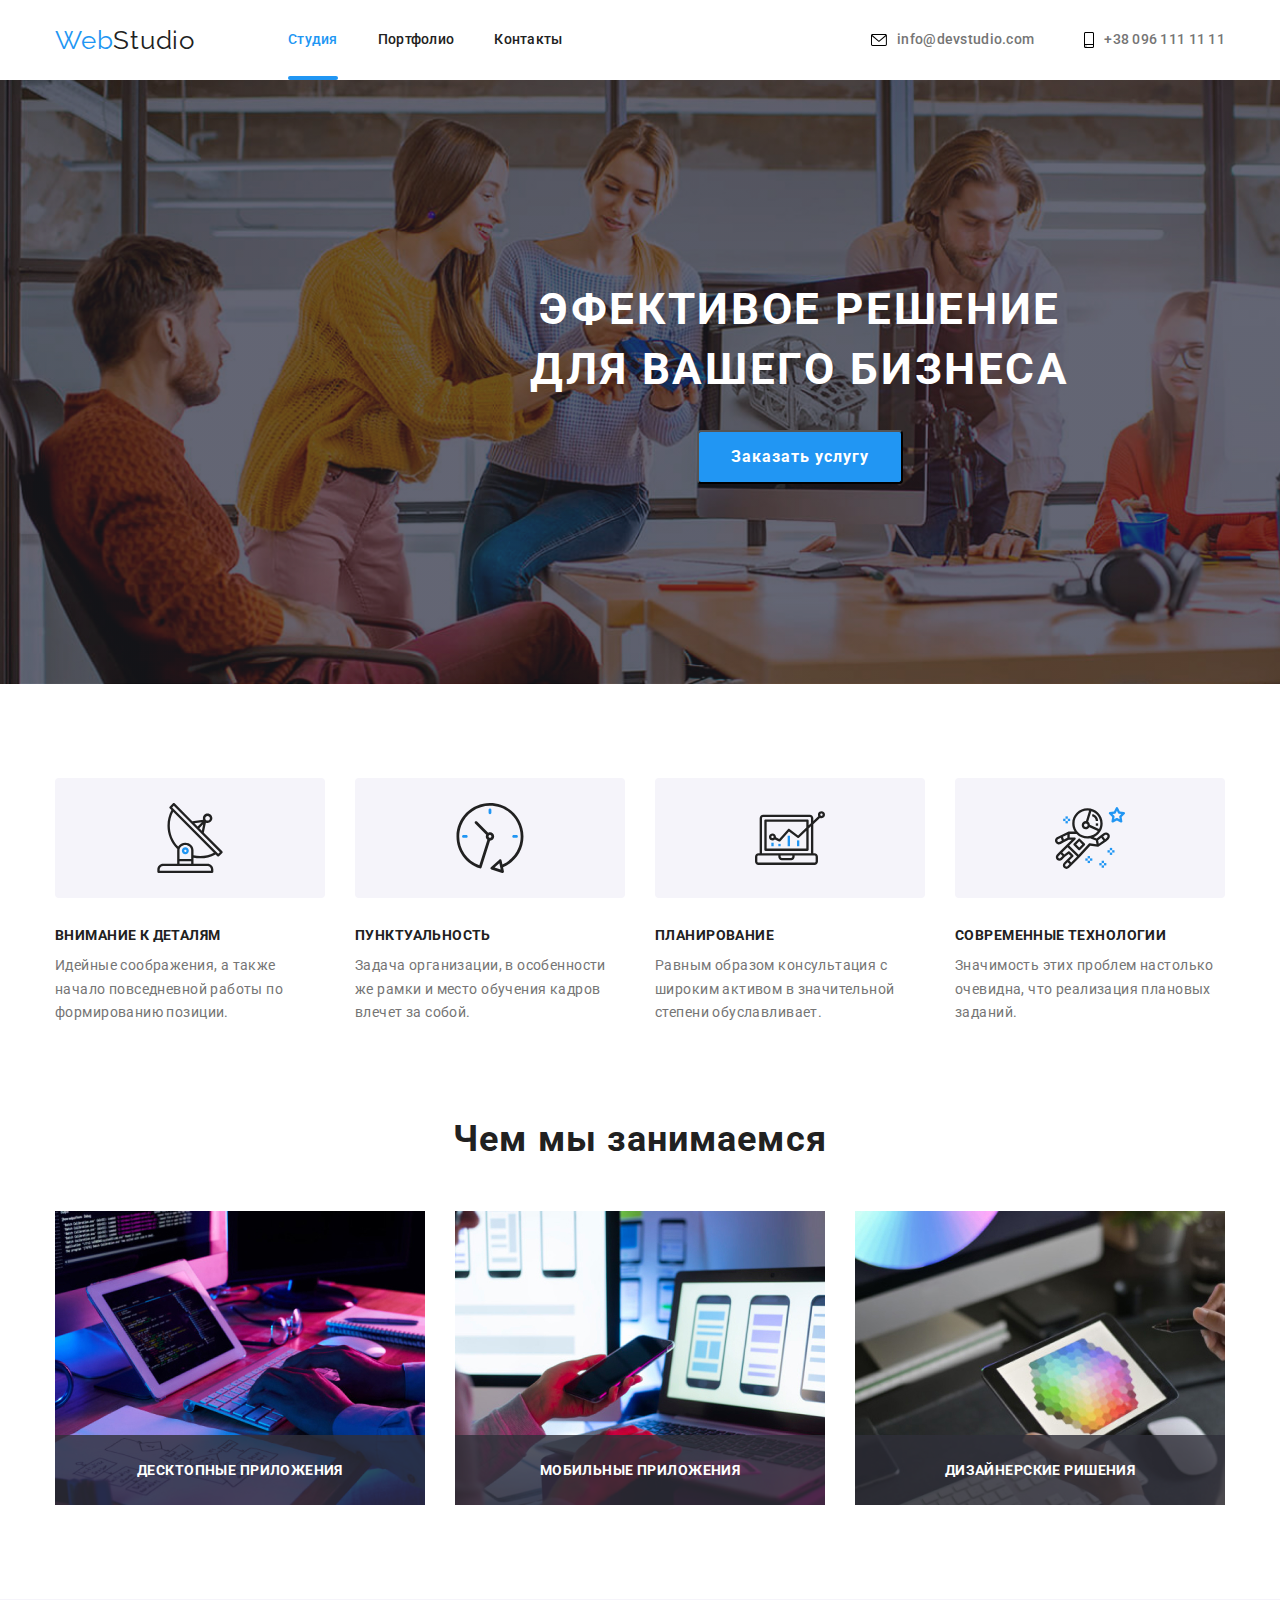
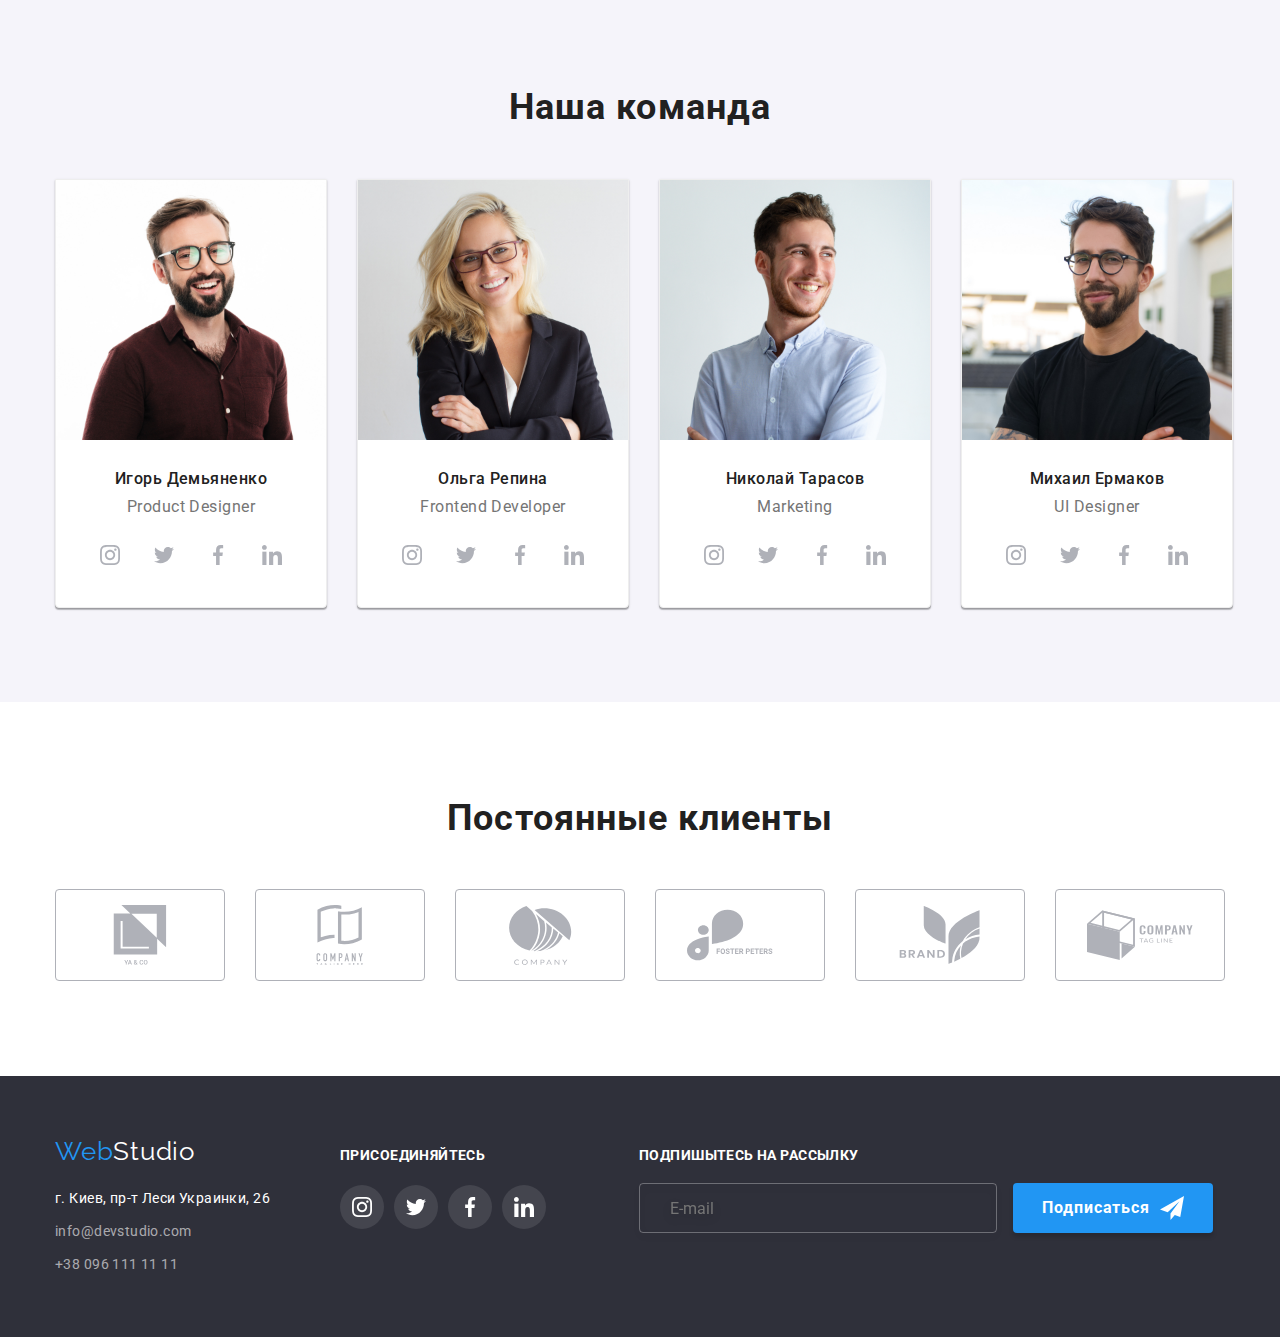
==== index.html @ 2d5330ae "start" ====
<!DOCTYPE html>
<html lang="ru">

<head>
    <meta charset="UTF-8">
    <meta http-equiv="X-UA-Compatible" content="IE=edge">
    <meta name="viewport" content="width=device-width, initial-scale=1.0">
    <title>Document</title>
    <link rel="stylesheet" href="https://cdn.jsdelivr.net/npm/modern-normalize@1.1.0/modern-normalize.min.css">
    <link
        href="https://fonts.googleapis.com/css2?family=Raleway:wght@700&family=Roboto:wght@400;500;700;900&display=swap"
        rel="stylesheet">
    <link rel="stylesheet" href="css/style.css">

</head>

<body>
    <header>

        <div class="container header">
            <a class="logo" href="./index.html"><span class="logo_web">Web</span>Studio</a>

            <nav>
                <ul class="site-nav">
                    <li class="list"><a class="link current" href="./index.html">Студия</a></li>
                    <li class="list"><a class="link" href="./portfolio.html">Портфолио</a></li>
                    <li class="list"><a class="link" href="https://www.google.com/webhp">Контакты</a></li>
                </ul>
            </nav>
            <ul class="auth-nav">
                <li class="list ">

                    <a class="contact mail" href="mailto:info@devstudio.com">
                        <svg class="contact-icon email">
                            <use href="./svg/symbol-defs.svg#icon-mail"></use>
                        </svg> info@devstudio.com</a>
                </li>
                <li class="list">

                    <a class="contact" href="tel:+380961111111">
                        <svg class="contact-icon tell">
                            <use href="./svg/symbol-defs.svg#icon-smartphone"></use>
                        </svg>+38 096 111 11 11</a>
                </li>
            </ul>
        </div>
    </header>
    <main>
        <section class="main">
            <div conteiner fack>
                <h1 class="main-title">ЭФЕКТИВОЕ РЕШЕНИЕ <br> ДЛЯ ВАШЕГО БИЗНЕСА</h1>
                <button class="button-primeri" type="button" data-modal-open>Заказать услугу</button>
            </div>
        </section>
        <section class="feature no-pading">
            <div class="container">
                <h2 class="visually-hidden">Софт скилл</h2>
                <ul class="list">
                    <li class="list-item">
                        <div class="bg">
                            <svg class="icon">
                                <use href="./svg/symbol-defs.svg#icon-antenna"></use>
                            </svg>
                        </div>
                        <h3 class="feature-title">Внимание к деталям</h3>
                        <p class="paragraph">Идейные соображения, а также <br /> начало повседневной работы по
                            <br /> формированию позиции.
                        </p>
                    </li>

                    <li class="list-item">
                        <div class="bg">
                            <svg class="icon">
                                <use href="./svg/symbol-defs.svg#icon-clock"></use>
                            </svg>
                        </div>
                        <h3 class="feature-title">Пунктуальность</h3>
                        <p class="paragraph">Задача организации, в особенности <br /> же рамки и место обучения
                            кадров <br /> влечет за собой.
                        </p>
                    </li>

                    <li class="list-item">
                        <div class="bg">
                            <svg class="icon">
                                <use href="./svg/symbol-defs.svg#icon-diagram"></use>
                            </svg>
                        </div>
                        <h3 class="feature-title">Планирование</h3>
                        <p class="paragraph">Равным образом консультация с <br /> широким активом в значительной
                            <br /> степени обуславливает.
                    </li>

                    <li class="list-item">
                        <div class="bg">
                            <svg class="icon">
                                <use href="./svg/symbol-defs.svg#icon-astronaut"></use>
                            </svg>
                        </div>
                        <h3 class="feature-title">Современные технологии</h3>
                        <p class="paragraph">Значимость этих проблем настолько <br /> очевидна, что реализация
                            плановых <br /> заданий.</p>
                    </li>

                </ul>
            </div>

        </section>

        <section class="images no-pading">
            <div class="container">
                <h2 class="title">Чем мы занимаемся</h2>
                <ul class="list">
                    <li class="list-items">
                        <div class="animation">
                            <img src="images/progrming.jpg" alt="programming" width="370">
                            <p class="text">ДEСКТОПНЫЕ ПРИЛОЖЕНИЯ</p>
                        </div>
                    </li>
                    <li class="list-items">
                        <div class="animation">
                            <img src="images/android.jpg" alt="Android" width="370">
                            <p class="text">МОБИЛЬНЫЕ ПРИЛОЖЕНИЯ</p>
                        </div>
                    </li>
                    <li class="list-items">
                        <div class="animation">
                            <img src="images/dizain.jpg" alt="Design" width="370">
                            <p class="text">ДИЗАЙНЕРСКИЕ РИШЕНИЯ</p>
                        </div>

                    </li>
                </ul>
            </div>
        </section>
        <section class="team no-pading">
            <div class="container">
                <h2 class="team-title">Наша команда</h2>
                <ul class="list">
                    <li class="list-items">
                        <img class="images" src="images/igor.jpg" alt="Игорь Демьяненко" width="270">
                        <div class="text-items">
                            <h3 class="title">Игорь Демьяненко</h3>
                            <p class="team-paragraph">Product Designer</p>
                            <ul class="list-icon">
                                <li class="list-item">
                                    <a href="https://www.instagram.com" class="link">
                                        <svg class="icon">
                                            <use href="./svg/symbol-defs.svg#icon-instagram"></use>
                                        </svg>
                                    </a>
                                </li>
                                <li class="list-item">
                                    <a href="https://twitter.com" class="link">
                                        <svg class=" icon">
                                            <use href="./svg/symbol-defs.svg#icon-twitter"></use>
                                        </svg>
                                    </a>
                                </li>
                                <li class="list-item">
                                    <a href="https://www.facebook.com" class="link">
                                        <svg class=" icon">
                                            <use href="./svg/symbol-defs.svg#icon-facebook"></use>
                                        </svg>
                                    </a>
                                </li>
                                <li class="list-item">
                                    <a href="https://www.linkedin.com" class="link">
                                        <svg class=" icon">
                                            <use href="./svg/symbol-defs.svg#icon-linkedin"></use>
                                        </svg>
                                    </a>
                                </li>
                            </ul>
                        </div>


                    </li>
                    <li class="list-items">
                        <img class="images" src="images/olga.jpg" alt="Ольга Репина" width="270">
                        <div class="text-items">
                            <h3 class="title">Ольга Репина</h3>
                            <p class="team-paragraph">Frontend Developer</p>
                            <ul class="list-icon">
                                <li class="list-item">
                                    <a href="https://www.instagram.com" class="link">
                                        <svg class="icon">
                                            <use href="./svg/symbol-defs.svg#icon-instagram"></use>
                                        </svg>
                                    </a>
                                </li>
                                <li class="list-item">
                                    <a href="https://twitter.com" class="link">
                                        <svg class=" icon">
                                            <use href="./svg/symbol-defs.svg#icon-twitter"></use>
                                        </svg>
                                    </a>
                                </li>
                                <li class="list-item">
                                    <a href="https://www.facebook.com" class="link">
                                        <svg class=" icon">
                                            <use href="./svg/symbol-defs.svg#icon-facebook"></use>
                                        </svg>
                                    </a>
                                </li>
                                <li class="list-item">
                                    <a href="https://www.linkedin.com" class="link">
                                        <svg class=" icon">
                                            <use href="./svg/symbol-defs.svg#icon-linkedin"></use>
                                        </svg>
                                    </a>
                                </li>
                            </ul>
                        </div>

                    </li>
                    <li class="list-items">
                        <img class="images" src="images/nikita.jpg" alt="Николай Тарасов" width="270">
                        <div class="text-items">
                            <h3 class="title">Николай Тарасов</h3>
                            <p class="team-paragraph">Marketing</p>
                            <ul class="list-icon">
                                <li class="list-item">
                                    <a href="https://www.instagram.com" class="link">
                                        <svg class="icon">
                                            <use href="./svg/symbol-defs.svg#icon-instagram"></use>
                                        </svg>
                                    </a>
                                </li>
                                <li class="list-item">
                                    <a href="https://twitter.com" class="link">
                                        <svg class=" icon">
                                            <use href="./svg/symbol-defs.svg#icon-twitter"></use>
                                        </svg>
                                    </a>
                                </li>
                                <li class="list-item">
                                    <a href="https://www.facebook.com" class="link">
                                        <svg class=" icon">
                                            <use href="./svg/symbol-defs.svg#icon-facebook"></use>
                                        </svg>
                                    </a>
                                </li>
                                <li class="list-item">
                                    <a href="https://www.linkedin.com" class="link">
                                        <svg class=" icon">
                                            <use href="./svg/symbol-defs.svg#icon-linkedin"></use>
                                        </svg>
                                    </a>
                                </li>
                            </ul>
                        </div>

                    </li>
                    <li class="list-items">
                        <img class="images" src="images/misha.jpg" alt="Михаил Ермаков" width="270">
                        <div class="text-items">
                            <h3 class="title">Михаил Ермаков</h3>
                            <p class="team-paragraph">UI Designer</p>
                            <ul class="list-icon">
                                <li class="list-item">
                                    <a href="https://www.instagram.com" class="link">
                                        <svg class="icon">
                                            <use href="./svg/symbol-defs.svg#icon-instagram"></use>
                                        </svg>
                                    </a>
                                </li>
                                <li class="list-item">
                                    <a href="https://twitter.com" class="link">
                                        <svg class=" icon">
                                            <use href="./svg/symbol-defs.svg#icon-twitter"></use>
                                        </svg>
                                    </a>
                                </li>
                                <li class="list-item">
                                    <a href="https://www.facebook.com" class="link">
                                        <svg class=" icon">
                                            <use href="./svg/symbol-defs.svg#icon-facebook"></use>
                                        </svg>
                                    </a>
                                </li>
                                <li class="list-item">
                                    <a href="https://www.linkedin.com" class="link">
                                        <svg class=" icon">
                                            <use href="./svg/symbol-defs.svg#icon-linkedin"></use>
                                        </svg>
                                    </a>
                                </li>
                            </ul>
                        </div>
                    </li>
                </ul>
            </div>

        </section>
        <section class="customers no-pading">
            <div class="container custom">
                <h2 class="title">Постоянные клиенты</h2>
                <ul class="list">
                    <li class="item">

                        <a href="https://www.google.com/search?q=translate" class="bg">
                            <svg class="icon">
                                <use href="./svg/symbol-defs.svg#icon-ya"></use>
                            </svg>
                        </a>

                    </li>
                    <li class="item">

                        <a href="#" class="bg">
                            <svg class="icon">
                                <use href="./svg/symbol-defs.svg#icon-tag-line"></use>
                            </svg>
                        </a>

                    </li>
                    <li class="item">
                        <a href="#" class="bg">
                            <svg class="icon">
                                <use href="./svg/symbol-defs.svg#icon-company"></use>
                            </svg>
                        </a>

                    </li>
                    <li class="item">

                        <a href="#" class="bg">
                            <svg class="icon">
                                <use href="./svg/symbol-defs.svg#icon-foster"></use>
                            </svg>
                        </a>

                    </li>
                    <li class="item">

                        <a href="#" class="bg">
                            <svg class="icon">
                                <use href="./svg/symbol-defs.svg#icon-brand"></use>
                            </svg>
                        </a>

                    </li>
                    <li class="item">

                        <a href="https://www.google.com/search?q=translate" class="bg">
                            <svg class="icon">
                                <use href="./svg/symbol-defs.svg#icon-company-tag"></use>
                            </svg>
                        </a>

                    </li>

                </ul>
            </div>
        </section>
    </main>
    <footer class="footer">
        <div class="container footer-flex">
            <div class="adress">
                <a class="logo-footer" href="./index.html"><span class="logo_web">Web</span>Studio</a>
                <address>
                    <ul class="list">
                        <li class="list-items"><a class="adress"
                                href="https://www.google.com.ua/maps/place/бул.+Леси+Украинки,+26,+Киев,+02000/@50.4265807,30.5361918,17z/data=!3m1!4b1!4m5!3m4!1s0x40d4cf0e033ecbe9:0x57a4dffefec77da0!8m2!3d50.4265807!4d30.5383858?hl=ru">г.
                                Киев, пр-т Леси Украинки, 26</a></li>
                        <li class="list-items"><a class="contact" href="mailto:info@devstudio.com">
                                info@devstudio.com</a>
                        </li>
                        <li class="list-items"><a class="contact" href="tel:+380961111111">+38 096 111 11 11</a></li>
                    </ul>
            </div>

            </address>
            <div class="social-network">
                <h3 class="title">присоединяйтесь</h3>
                <ul class="list">
                    <li class="items">
                        <a href="#" class="link">
                            <svg class="icon">
                                <use href="./svg/symbol-defs.svg#icon-instagram"></use>
                            </svg>
                        </a>

                    </li>
                    <li class="items">
                        <a href="#" class="link">
                            <svg class="icon">
                                <use href="./svg/symbol-defs.svg#icon-twitter"></use>
                            </svg>
                        </a>

                    </li>
                    <li class="items">
                        <a href="#" class="link">
                            <svg class="icon">
                                <use href="./svg/symbol-defs.svg#icon-facebook"></use>
                            </svg>
                        </a>

                    </li>
                    <li class="items">
                        <a href="#" class="link">
                            <svg class="icon">
                                <use href="./svg/symbol-defs.svg#icon-linkedin"></use>
                            </svg>
                        </a>

                    </li>

                </ul>
            </div>
            <form class="form-subscribe">
                <div class="form-container">
                    <div class="subscribe-window-cont">
                        <label for="input-mail" class="subscribe-text">Подпишытесь на рассылку</label>
                        <input type="email" name="email" value="" class="window-mail" id="input-mail"
                            placeholder="E-mail" />
                    </div>
                    <button type="submit" class="subscribe-b">Подписаться
                        <svg class="icon-send">
                            <use href="./svg/symbol-defs.svg#icon-send"></use>
                        </svg></button>
                </div>

            </form>
        </div>
    </footer>
    <div class="backdrop is-hidden" data-modal>
        <div class="modal">
            <button type="submit" class="modal-close" data-modal-close>
                <svg class="modal-icon-close" width="11" height="11">
                    <use href="./svg/symbol-defs.svg#icon-close"></use>
                </svg>
            </button>
            <p class="modal-paragraph">Оставьте свои данные, мы вам перезвоним</p>
            <form class="modal-form">
                <div class="modal-field">
                    <label class="modal-label" for="user-name">Имя</label>
                    <div class="input-wrapper">
                        <input type="text" class="modal-input" name="user-name" minlength="2" id="user-name">

                        <svg class="modal-icon" width="12" height="12">
                            <use href="./svg/symbol-defs.svg#icon-people"></use>
                        </svg>
                    </div>
                </div>

                <div class="modal-field">
                    <label class="modal-label" for="user-name">Телефон</label>
                    <div class="input-wrapper">
                        <input type="tel" class="modal-input" name="user-name" minlength="2" id="user-name">

                        <svg class="modal-icon" width="13" height="13">
                            <use href="./svg/symbol-defs.svg#icon-tel"></use>
                        </svg>
                    </div>
                </div>
                <div class="modal-field">
                    <label class="modal-label" for="user-name">Почта</label>
                    <div class="input-wrapper">
                        <input type="email" class="modal-input" name="user-name" minlength="2" id="user-name">

                        <svg class="modal-icon" width="15" height="12">
                            <use href="./svg/symbol-defs.svg#icon-email"></use>
                        </svg>
                    </div>
                </div>
                <div class=" modal-coment">
                    <label class="modal-label" for="user-text">Коментарий</label>
                    <textarea name="user-text" id="user-text" placeholder="Введите текст"
                        class="modal-text modal-input"></textarea>
                </div>
                <div class=" modal-check">
                    <input type="checkbox" name="policy" id="policy" class="modal-check visually-hidden">
                    <label for="policy" class="modal-check-text"> <span>
                            <svg class="check-icon" width="16" height="15">
                                <use href="./svg/symbol-defs.svg#icon-check"></use>

                            </svg>
                        </span>
                        Соглашаюсь с рассылкой и принимаю <a class="link-checkbox" href="#">
                            Условия договора</a>
                    </label>

                </div>
                <div class="model-but">
                    <button type="submit" class="submit">Отправить</button>
                </div>

            </form>

        </div>

    </div>

    <script src="./js/modal.js"></script>
</body>

</html>
---- css/style.css ----
:root {
  --primeri-text-color: #757575;
  --title-text-color: #212121;
  --accent-color: #2196f3;
  --primeri-bg-color: #ffffff;
  --title-margiin-bottom: 10px;
}

body {
  background-color: var(--primeri-bg-color);
  color: var(--title-text-color);
font-family: Roboto, sans-serif;
}
h1,h2,h3,h4,h5,h6{
  margin-top: 0;
  margin-bottom: 0;
}
ul {
  list-style: none;
  margin-bottom: 0;
  margin-top: 0;
  padding: 0;
}
a {
  text-decoration: none;
}
p{
  margin-bottom: 0;
  margin-top: 0;
}
img{
  display: block;
}
.visually-hidden {
  position: absolute;
  white-space: nowrap;
  width: 1px;
  height: 1px;
  overflow: hidden;
  border: 0;
  padding: 0;
  clip: rect(0 0 0 0);
  clip-path: inset(50%);
  margin: -1px;
}
.container {
  width: 1200px;
  padding-left: 15px;
  padding-right: 15px;
  margin-left: auto;
  margin-right: auto;
}

/* Button */
.button-primeri {
  display: inline-block;
  color: var(--primeri-bg-color);
  background-color: var(--accent-color);
  font-family: Roboto, sans-serif;
  font-size: 16px;
  line-height: calc(30 / 16);
  font-weight:bold;
  cursor: pointer;
  letter-spacing: 0.06em;
  border-radius: 4px;
  padding: 10px 32px;
  min-width: 200px;
  text-align: center;
}
.section .no-pading{
  padding-top: 0;
  padding-bottom: 0;
}
/* шапка */
.header{
  display: flex;
  align-items: center;
}
.logo {
  color: var(--title-text-color);
  font-family: Raleway;
  font-size: 26px;
  line-height: 1.19;
  letter-spacing: 0.03em;
}
.logo_web {
  color: var(--accent-color);
  font-family: Raleway;
  font-size: 26px;
  line-height: 1.19;
  letter-spacing: 0.03em;
}
.logo-footer {
  margin-bottom: 20px;
  color: var(--primeri-bg-color);
  font-family: Raleway;
  font-size: 26px;
  line-height: 1.19;
  letter-spacing: 0.03em;
}
.site-nav{
  padding: 0;
  margin: 0;
  display: flex;
  margin-left: 93px;
}
.site-nav .list + .list{
  margin-left: 40px;
}
.site-nav .link {
  display: block;
  padding-top: 32px;
  padding-bottom: 32px;
  color: var(--title-text-color);
  font-size: 14px;
  line-height: 1.14;
  font-weight: 500;
  letter-spacing: 0.02em;
  position: relative;
  transition: color 250ms ;
}
.site-nav .link:focus,
.site-nav .link:hover {
  color: var(--accent-color);
  
}
.site-nav .link.current {
  color: var(--accent-color);
}
.current::after{
  position: absolute;
  bottom: 0;
  content: "";
  display: block;
  height: 4px;
  min-width: 48px;
  border-radius: 2px;
  background-color: #2196F3;
  width: 100%;
}
.auth-nav{margin-left: auto;
   padding: 0;
  display: flex;
 
}

.auth-nav .list:not(:first-child){
  margin-left: 50px;
}
.auth-nav .contact {
  color: var(--primeri-text-color);
  font-size: 14px;
  line-height: 1.14;
  font-weight: 500;
  letter-spacing: 0.02em;
  display: flex;
  align-items: center;
 transition: color 250ms;
}
.auth-nav .contact:hover,
.auth-nav .contact:focus {
  color: var(--accent-color); 
}
.auth-nav .contact-icon{
transition: fill 250ms;
}
.auth-nav .contact:hover .contact-icon,
.auth-nav .contact:focus .contact-icon{
  fill: var(--accent-color);
}
.auth-nav .email{
  width: 16px;
  height: 12px;
  margin-right: 10px;
}

.auth-nav .tell{
  
  width: 10px;
  height: 16px;
  margin-right: 10px;
}
/* main-title */
.main {
  
  padding-top: 200px;
  padding-bottom: 200px;
  /* background-color: #2f303a; */
  text-align: center;
  background:  rgba(47, 48, 58, 0.4);
  background-image:linear-gradient(rgba(47, 48, 58, 0.4),rgba(47, 48, 58, 0.4)), url(../images/bg-main.jpg)  ;
  background-size: cover;
  background-position: center;
  width: 1600px;
  margin-left: auto;
  margin-right: auto;
 
}

.main-title {
  margin-top: 0;
  margin-bottom: 30px;
  color: var(--primeri-bg-color);
  font-size: 44px;
  line-height: 1.36;
  letter-spacing: 0.06em;
  text-align: center;
}
.backdrop{
  position: fixed;
  top: 0;
  left: 0;
  width: 100vw;
  height: 100vh;
  background: rgba(47, 48, 58, 0.8);
}
/* ---------------------Modal-Window------------------ */
.backdrop.is-hidden{
  opacity: 0;
  pointer-events: none;
}
.modal {
     position: absolute;
   top: 50%;
   left: 50%;
   transform: translate(-50% ,-50%);
   padding: 40px;

  height: 581px;
  width: 528px;

  background-color: var(--primeri-bg-color);
box-shadow: 0px 1px 3px rgba(0, 0, 0, 0.12), 0px 1px 1px rgba(0, 0, 0, 0.14), 0px 2px 1px rgba(0, 0, 0, 0.2);
border-radius: 4px;
}

.close {
  position: absolute;
  top: 8px;
  right: 8px;
  display: flex;
width: 30px;
height: 30px;
border-radius: 50%;
justify-content: center;
align-items: center;
border: 0;
padding: 0;

}
.modal-paragraph{
text-align: center;

margin-bottom: 10px;

font-weight: bold;
font-size: 20px;
line-height: calc(23 /20);
letter-spacing: 0.03em;
color: var(--title-text-color);
}
.window-form{
  position: absolute;
}
.container-label{
  font-size: 12px;
line-height: calc(14 / 12);
letter-spacing: 0.01em;
display: block;
margin-bottom: 4px;
}
.container-input{
  
  width: 448px;
  height: 40px;

  outline: none;
}
.input-container{
  margin-bottom: 10px;
  position: relative;
}
.feature{
  padding-top: 94px;
  padding-bottom: 94px;

}
.feature .list{
  padding: 0;
  margin: 0;
  display: flex;
}
.feature .list-item{
  width: 270px;
}
.feature .list-item:not(:last-child){
  margin-right: 30px;
}
.feature .bg{
  width: 270px;
  height: 120px;
  background: #F5F4FA;
border-radius: 4px;
margin-bottom: 30px;
display: flex;
align-items: center;
justify-content: center;
}
 .feature .icon{
  width: 70px;
  height: 70px;
  }

.feature .feature-title {

  margin-bottom: var(--title-margiin-bottom);
  color: var(--title-text-color);
  font-family: Roboto;
  font-size: 14px;
  line-height: 1.14;
  font-weight: bold;
  text-transform: uppercase;
  letter-spacing: 0.03em;
}
.feature .paragraph {
  color: var(--primeri-text-color);
  font-size: 14px;
  line-height: 1.71;
  letter-spacing: 0.03em;
}

/* images */
.images{
  padding-bottom: 94px;
}
.images .title {
  text-align: center;
  margin-bottom: 50px;
  color: var(--title-text-color);
  font-size: 36px;
  line-height: 1.16;
  letter-spacing: 0.03em;
}
.images .list{
  display: flex;
}
.images .list-items + .list-items{
  margin-left: 30px;
}
.images .animation{
  position: relative;
  overflow: hidden;
}
.images .text{
  bottom: 0;
  padding: 27px 82px;
  position: absolute;
  width: 100%;
font-weight: bold;
font-size: 14px;
line-height: calc(16px / 14px);
text-align: center;
letter-spacing: 0.03em;
color: var(--primeri-bg-color);
background: rgba(47, 48, 58, 0.8)
}

/* Team */
.team {
  padding-top: 88px;
  padding-bottom: 94px;
  background-color: #f5f4fa;
}

.team .team-title {
  text-align: center;
  margin-bottom: 50px;
  color: var(--title-text-color);
  font-size: 36px;
  line-height: 1.16;
  font-weight: bold;
  letter-spacing: 0.03em;
}
.team .list{
  display: flex;
}
.team .list-items:not(:last-child){
  margin-right: 30px;
}
.team .list-items{
box-shadow: 0px 1px 3px rgba(0, 0, 0, 0.12), 0px 1px 1px rgba(0, 0, 0, 0.14), 0px 2px 1px rgba(0, 0, 0, 0.2);
border-radius: 0px 0px 4px 4px;
border: 1px solid #EEEEEE;
 background-color: var(--primeri-bg-color)
}
.team .images{
  margin-top: 0;
  border-top: 0;
  padding-bottom: 0;
}
.team .title {
  text-align: center;
  margin-bottom: var(--title-margiin-bottom);
  color: var(--title-text-color);
  font-size: 16px;
  line-height: 1.16;
  font-weight: 500;
  letter-spacing: 0.03em;
}

.team .team-paragraph {
  color: var(--primeri-text-color);
  font-weight: normal;
  font-size: 16px;
  line-height: 1.18;
  letter-spacing: 0.03em;
  text-align: center;
}
.team .text-items{
  padding-top: 30px;
}

.team .icon{
  width: 20px;
  height: 20px;
  fill: #AFB1B8;
  transition: fill 250ms;
}
.team .list-icon{
display: flex;
justify-content: center;
margin: 16px 32px 30px 32px;
}
.team .link{
  display: flex;
  border-radius: 50%;
  background-color: var(--primeri-bg-color);
  width: 44px;
  height: 44px;
  align-items: center;
  justify-content: center;
  transition: background-color 250ms;
}
.team .list-item:not(:last-child){
  margin-right: 10px;
}
.team .link:hover,
.team .link:focus{
background-color: var(--accent-color);


}

.team .link:hover .icon,
.team .link:focus .icon{
fill: var(--primeri-bg-color);

}
/*-------------customers---------*/
.customers{
  display: flex;
}
.customers .custom{
  padding-top: 95px;
  padding-bottom: 95px;
}
.customers .title{font-weight: bold;
font-size: 36px;
line-height: calc(42px / 36px);
text-align: center;
letter-spacing: 0.03em;
margin-bottom: 50px;
}
.customers .list{
  display: flex;
}
.customers .bg{
  display: flex;
  align-items: center;
  justify-content: center;
  width: 170px;
height: 92px;
  border: 1px solid #AFB1B8;
box-sizing: border-box;
border-radius: 4px;
transition: border-color 250ms;
}
.customers .item:not(:last-child){
  margin-right: 30px;
}
.customers .icon{
  width: 106px;
  height: 60px;
  /* margin: 16px 32px 16px 32px; */
  fill: #AFB1B8;
    transition: fill 250ms;
}
.customers .bg:hover,
.customers .bg:focus{
  border-color: var(--accent-color);
  
}
.customers .bg:hover .icon,
.customers .bg:focus .icon{
  fill: var(--accent-color);

}
/* footer */
.footer {
  background-color: #2f303a;
  padding: 0;
   padding-top: 60px;
  padding-bottom: 60px;
  display: flex;
}
.footer .list{
  padding: 0;
  display: inline-block;
}
.footer .footer-flex{
  display: flex;
  align-items: baseline;
  
}
.footer .adress {
  color: var(--primeri-bg-color);
  font-size: 14px;
  line-height: 1.71;
  font-style: normal;
  letter-spacing: 0.03em;
}
.footer .list-items + .list-items{
margin-top: 9px;
}
.footer .contact {
  padding: 0 0 0 0;
  color: rgba(255, 255, 255, 0.6);
  font-size: 14px;
  line-height: 1.71;
  font-weight: 400;
  font-style: normal;
  letter-spacing: 0.03em;
  transition: color 250ms;
}
.footer .contact:focus,
.footer .contact:hover {
  color: var(--accent-color);
  
}
/* social-network */
.social-network{
  display: flex;
  flex-direction: column;
  margin-left: 70px;
}
.social-network .title{
font-weight: bold;
font-size: 14px;
line-height: calc(16px / 12px);
letter-spacing: 0.03em;
text-transform: uppercase;
color: var(--primeri-bg-color);
margin-bottom: 20px;
}
.footer .social-network .items + .items{
  margin-left: 10px;
}
.footer .adress{
  display: flex;
  flex-direction: column;
}
.footer .social-network .list{
  display: flex;
}
.footer .social-network .icon{
  width: 20px;
  height: 20px;
  fill: var(--primeri-bg-color);
}
.footer .social-network .link{
  display: flex;
  border-radius: 50%;
  background-color: rgba(255, 255, 255, 0.1);;
  width: 44px;
  height: 44px;
  align-items: center;
  justify-content: center;
  transition: background-color 250ms;
}
.footer .social-network .link:hover,
.footer .social-network .link:focus{
  background-color: var(--accent-color);
  
}
.form-subscribe{
  display: flex;
  position: relative;
  margin-left: 93px;
  
}
.form-subscribe .subscribe-window-cont{
  display: flex;
  flex-direction: column;
}
.form-subscribe .form-container{
  position: relative;
  display: flex;
 
  min-width: 574px;
}
.form-subscribe .subscribe-text{
  margin-bottom: 20px;
font-weight: bold;
font-size: 14px;
line-height: calc(16 / 14);
letter-spacing: 0.03em;
text-transform: uppercase;
color: var(--primeri-bg-color);

}
.form-subscribe .subscribe-b{
  margin-left: 12px;
  width: 200px;
  height: 50px;
  background: #2196F3;
  box-shadow: 0px 4px 4px rgba(0, 0, 0, 0.15);
  border-radius: 4px;
  border: 0;

  font-family: Roboto;
  font-weight: bold;
  font-size: 16px;
line-height: calc(38 / 16);
letter-spacing: 0.06em;
color: var(--primeri-bg-color);
position: absolute;
right: 0;
bottom: 0;
display: flex;
align-items: center;
justify-content: center;
cursor: pointer;
}
 .form-subscribe .window-mail{
  background-color: transparent;
  width: 358px;
height: 50px;
border: 1px solid rgba(255, 255, 255, 0.3);
box-sizing: border-box;
filter: drop-shadow(0px 4px 4px rgba(0, 0, 0, 0.15));
border-radius: 4px;
color: var(--primeri-bg-color);
padding-left: 30px;
}

.form-subscribe .icon-send{
  width: 24px;
  height: 24px;
  fill: var(--primeri-bg-color);
  margin-left: 10px;

}


/*         PORFOLIO           */
.header-portfolio{
  border-bottom: 1px solid #ECECEC;;
}
.portfolio-section{
padding-top: 90px;
padding-bottom: 94px;
}
/* primeri nav */
.primeri-nav{
  margin-bottom: 50px;
  display: flex;
  align-content: center;
  justify-content: center;
}
.primeri-nav .button {
  font-weight: 500;
  padding: 6px 22px 6px 22px;
  color: var(--title-text-color);
  font-family: Roboto, sans-serif;
  font-size: 16px;
  line-height: calc( 26 / 16);
  letter-spacing: 0.03em;
  border-radius: 4px;
  border: 0px;
  cursor: pointer;
  transition:color, background-color ,250ms;
}
.primeri-nav .list-items + .list-items{
  margin-left: 8px;
}

.primeri-nav .button:hover,
.primeri-nav .button:focus {
  color: var(--primeri-bg-color);
  background-color: var(--accent-color);
  
}
/* menu */
.menu{
  display: flex;
  flex-wrap: wrap;
  padding: 0;
}

.menu .list-items{
margin-bottom: 30px;
}
.menu .animation{
  position: relative;
  overflow: hidden;
}
.menu .menu-paragraph{
  height: 100%;
  position: absolute;
  top: 0;
  left: 0;
  color: var(--primeri-bg-color);
 font-style: normal;
font-weight: normal;
font-size: 18px;
line-height: calc(28 /18);
letter-spacing: 0.03em;
padding: 63px 24px;
background: rgba(33, 150, 243, 0.9);
transform: translateY(100%);
transition: transform 250ms ;
}
.menu .list-items:hover .menu-paragraph{
  transform: translate(0);
}

.menu .list-items:nth-child(3n + 2){
  margin-left: 30px;
  margin-right: 30px;
}
.menu .list-items:nth-last-child(-n + 3){
  margin-bottom: 0px;
}
.menu .images{
  display: block;
  padding-top: 0;
  padding-bottom: 0;
}
.menu .title {
  margin-bottom: 4px;
  color: var(--title-text-color);
  font-size: 18px;
  line-height: 2;
  letter-spacing: 0.06em;
}
.menu .paragraph {
  color: var(--primeri-text-color);
  font-weight: normal;
  font-size: 16px;
  line-height: 1.87;
  letter-spacing: 0.03em;
}
.menu .text-items{
  padding: 20px 24px 20px 24px;
  border: 1px solid #EEEEEE;
  box-sizing: border-box;
}
.menu .list-items:hover {
 box-shadow: 0px 1px 1px rgba(0, 0, 0, 0.12), 0px 4px 4px rgba(0, 0, 0, 0.06), 1px 4px 6px rgba(0, 0, 0, 0.16); 
}
/* --------------------Modal----------------- */
.modal{
  width: 528px;
    min-height: 581px;
    background-color: #ffffff;
    border-radius: 5px;
    position: absolute;
    top: 50%;
    left: 50%;
    transform: translate(-50%, -50%);
    padding: 40px;
}
.modal-close {
    position: absolute;
    top: 10px;
    right: 10px;
    border-radius: 50%;
    background-color: transparent;
    width: 30px;
    height: 30px;
    border: 1px solid rgba(0, 0, 0, 0.1);
    cursor: pointer;
}
.modal .modal-icon-close{
transition: fill 250ms;
}
.modal .modal-close:focus .modal-icon-close,
.modal .modal-close:hover .modal-icon-close{
  fill: var(--accent-color);
}
.modal-field {
    margin-bottom: 10px;
}
.modal-label {
    font-size: 12px;
    color: #999999;
    display: block;
    margin-bottom: 5px;
}
.input-wrapper {
    position: relative;
}
.modal-text{
  height: 120px;
    padding: 12px, 16px ;
    resize: none;
}
.modal-input, .modal-text {
    outline: none;
    width: 100%;
    height: 40px;
    background-color: transparent;
    padding-left: 30px;
    padding-right: 10px;
    font-size: 14px;
    border: 1px solid rgba(33, 33, 33, 0.2);
    box-sizing: border-box;
     border-radius: 4px;
     transition: border-color 250ms
    cubic-bezier(0.4, 0, 0.2, 1)
}
.modal-input:focus{
border-color: var(--accent-color);
}
.modal-input:focus + .modal-icon{
  fill: var(--accent-color);
}
.modal-text{
  height: 120px;
    padding: 12px 16px ;
    resize: none;
}
.modal-coment{
  margin-bottom: 20px;
}
.modal-icon {
    position: absolute;
    left: 8px;
    top: 50%;
    transform: translateY(-50%);
    
    transition: fill 250ms
    cubic-bezier(0.4, 0, 0.2, 1)
}
.modal-check-text {
    
    color: #999999;
    display: flex;
    flex-wrap: nowrap;
    align-items: center;
    justify-content: center;

    font-size: 14px;
line-height: 24px;
letter-spacing: 0.03em;
}
.check-icon {
    fill: transparent;
}
.link-checkbox{
  text-decoration: underline;
  padding-left: 4px;
  font-size: 14px;
line-height: 24px;
letter-spacing: 0.03em;
color: var(--accent-color);
}
.checbox-text{
    font-size: 14px;
line-height: 24px;
letter-spacing: 0.03em;
display: flex;
}
.modal-check-text span {
  width: 16px;
  height: 15px;
  border: 2px solid var(--title-text-color);
  display: block;
  border-radius: 2px;
  margin-right: 7px;
  display: flex;
  align-items: center;
  justify-content: center;
}
.modal-check:checked + .modal-check-text span{
  background-color: #2196f3;
  border: none;
}
.modal-check{
  margin-bottom: 30px;
}
.model-but{
  display: flex;
  justify-content: center;
  margin-bottom: 40px;
}
.submit{ 
width: 200px;
height: 50px;
box-shadow: 0px 4px 4px rgba(0, 0, 0, 0.15);
border-radius: 4px;
border: none;

font-family: Roboto;
font-weight: bold;
font-size: 16px;
line-height: calc(30 / 16);
color: var(--primeri-bg-color);
background-color: var(--accent-color);
  letter-spacing: 0.06em;

  cursor: pointer;
  
}
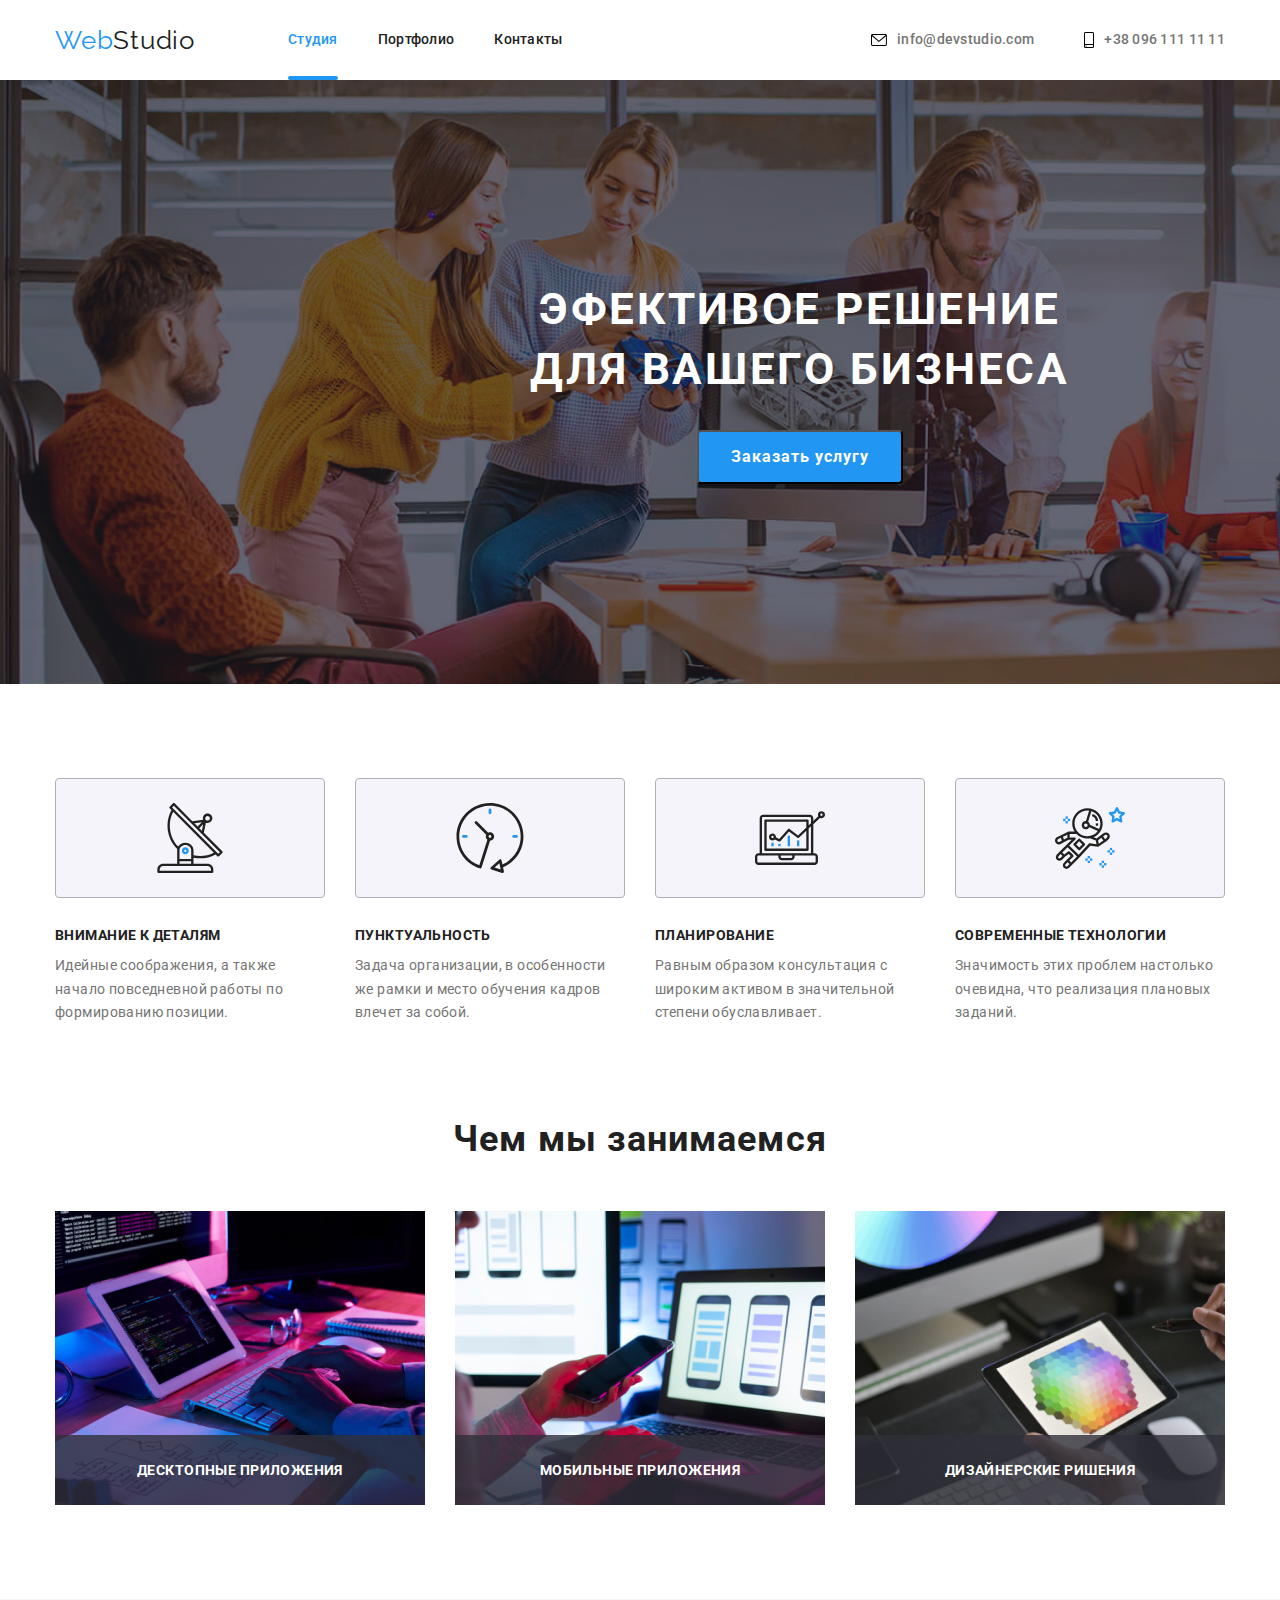
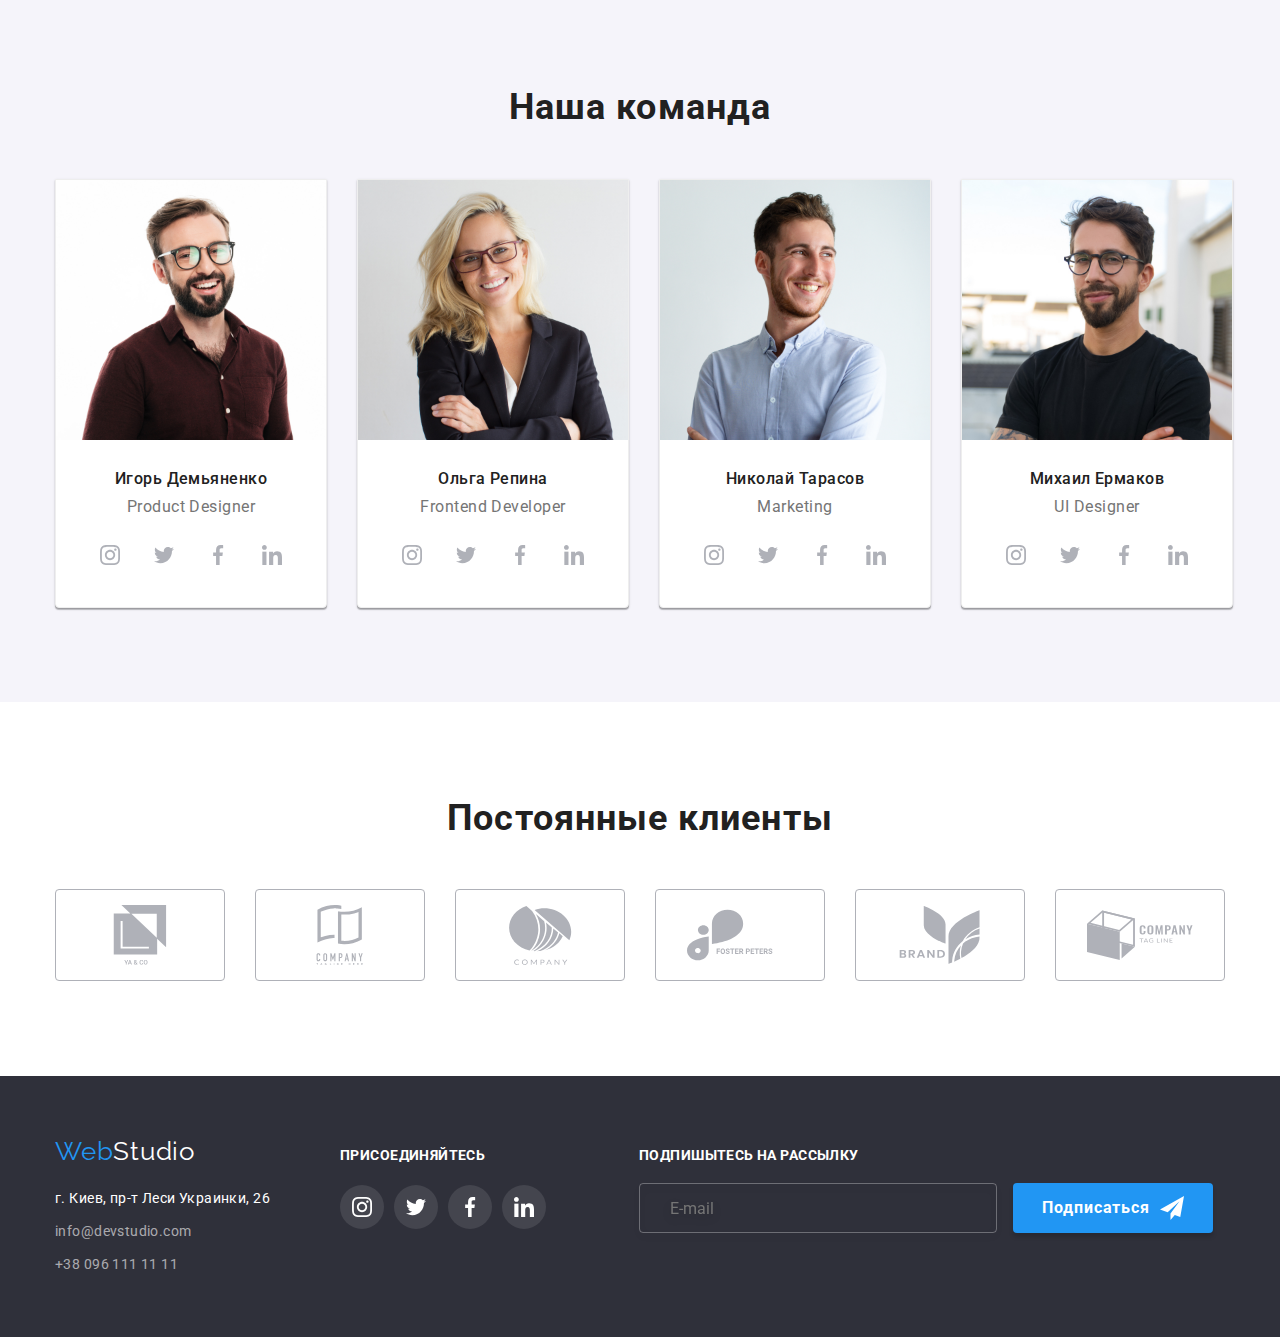
==== commit ef546b82: "comiit" ====
--- a/index.html
+++ b/index.html
@@ -10,6 +10,7 @@
     <link
         href="https://fonts.googleapis.com/css2?family=Raleway:wght@700&family=Roboto:wght@400;500;700;900&display=swap"
         rel="stylesheet">
+    <link rel="stylesheet" href="css/main.css">
     <link rel="stylesheet" href="css/style.css">
 
 </head>
--- a/css/main.css
+++ b/css/main.css
@@ -0,0 +1,993 @@
+body {
+  background-color: var(--primeri-bg-color);
+  color: var(--title-text-color);
+  font-family: Roboto, sans-serif;
+}
+
+h1, h2, h3, h4, h5, h6 {
+  margin-top: 0;
+  margin-bottom: 0;
+}
+
+ul {
+  list-style: none;
+  margin-bottom: 0;
+  margin-top: 0;
+  padding: 0;
+}
+
+a {
+  text-decoration: none;
+}
+
+p {
+  margin-bottom: 0;
+  margin-top: 0;
+}
+
+img {
+  display: block;
+}
+
+:root {
+  --primeri-text-color: #757575;
+  --title-text-color: #212121;
+  --accent-color: #2196f3;
+  --primeri-bg-color: #ffffff;
+  --title-margiin-bottom: 10px;
+}
+
+.container {
+  width: 1200px;
+  padding-left: 15px;
+  padding-right: 15px;
+  margin-left: auto;
+  margin-right: auto;
+}
+
+.is-hidden, .visually-hidden {
+  position: absolute;
+  white-space: nowrap;
+  width: 1px;
+  height: 1px;
+  overflow: hidden;
+  border: 0;
+  padding: 0;
+  clip: rect(0 0 0 0);
+  clip-path: inset(50%);
+  margin: -1px;
+}
+
+.modal {
+  width: 528px;
+  min-height: 581px;
+  background-color: #ffffff;
+  border-radius: 5px;
+  position: absolute;
+  top: 50%;
+  left: 50%;
+  transform: translate(-50%, -50%);
+  padding: 40px;
+}
+
+.modal-close {
+  position: absolute;
+  top: 10px;
+  right: 10px;
+  border-radius: 50%;
+  background-color: transparent;
+  width: 30px;
+  height: 30px;
+  border: 1px solid rgba(0, 0, 0, 0.1);
+  cursor: pointer;
+}
+
+.modal .modal-icon-close {
+  transition: fill 250ms;
+}
+
+.modal .modal-close:focus .modal-icon-close,
+.modal .modal-close:hover .modal-icon-close {
+  fill: var(--accent-color);
+}
+
+.modal-field {
+  margin-bottom: 10px;
+}
+
+.modal-label {
+  font-size: 12px;
+  color: #999999;
+  display: block;
+  margin-bottom: 5px;
+}
+
+.input-wrapper {
+  position: relative;
+}
+
+.modal-text {
+  height: 120px;
+  padding: 12px, 16px;
+  resize: none;
+}
+
+.modal-input, .modal-text {
+  outline: none;
+  width: 100%;
+  height: 40px;
+  background-color: transparent;
+  padding-left: 30px;
+  padding-right: 10px;
+  font-size: 14px;
+  border: 1px solid rgba(33, 33, 33, 0.2);
+  box-sizing: border-box;
+  border-radius: 4px;
+  transition: border-color 250ms cubic-bezier(0.4, 0, 0.2, 1);
+}
+
+.modal-input:focus {
+  border-color: var(--accent-color);
+}
+
+.modal-input:focus + .modal-icon {
+  fill: var(--accent-color);
+}
+
+.modal-text {
+  height: 120px;
+  padding: 12px 16px;
+  resize: none;
+}
+
+.modal-coment {
+  margin-bottom: 20px;
+}
+
+.modal-icon {
+  position: absolute;
+  left: 8px;
+  top: 50%;
+  transform: translateY(-50%);
+  transition: fill 250ms cubic-bezier(0.4, 0, 0.2, 1);
+}
+
+.modal-check-text {
+  color: #999999;
+  display: flex;
+  flex-wrap: nowrap;
+  align-items: center;
+  justify-content: center;
+  font-size: 14px;
+  line-height: 24px;
+  letter-spacing: 0.03em;
+}
+
+.check-icon {
+  fill: transparent;
+}
+
+.link-checkbox {
+  text-decoration: underline;
+  padding-left: 4px;
+  font-size: 14px;
+  line-height: 24px;
+  letter-spacing: 0.03em;
+  color: var(--accent-color);
+}
+
+.checbox-text {
+  font-size: 14px;
+  line-height: 24px;
+  letter-spacing: 0.03em;
+  display: flex;
+}
+
+.modal-check-text span {
+  width: 16px;
+  height: 15px;
+  border: 2px solid var(--title-text-color);
+  display: block;
+  border-radius: 2px;
+  margin-right: 7px;
+  display: flex;
+  align-items: center;
+  justify-content: center;
+}
+
+.modal-check:checked + .modal-check-text span {
+  background-color: #2196f3;
+  border: none;
+}
+
+.modal-check {
+  margin-bottom: 30px;
+}
+
+.model-but {
+  display: flex;
+  justify-content: center;
+  margin-bottom: 40px;
+}
+
+.submit {
+  width: 200px;
+  height: 50px;
+  box-shadow: 0px 4px 4px rgba(0, 0, 0, 0.15);
+  border-radius: 4px;
+  border: none;
+  font-family: Roboto;
+  font-weight: bold;
+  font-size: 16px;
+  line-height: calc(30 / 16);
+  color: var(--primeri-bg-color);
+  background-color: var(--accent-color);
+  letter-spacing: 0.06em;
+  cursor: pointer;
+}
+
+.header {
+  display: flex;
+  align-items: center;
+}
+
+.logo {
+  color: var(--title-text-color);
+  font-family: Raleway;
+  font-size: 26px;
+  line-height: 1.19;
+  letter-spacing: 0.03em;
+}
+
+.logo_web {
+  color: var(--accent-color);
+  font-family: Raleway;
+  font-size: 26px;
+  line-height: 1.19;
+  letter-spacing: 0.03em;
+}
+
+.logo-footer {
+  margin-bottom: 20px;
+  color: var(--primeri-bg-color);
+  font-family: Raleway;
+  font-size: 26px;
+  line-height: 1.19;
+  letter-spacing: 0.03em;
+}
+
+.site-nav {
+  padding: 0;
+  margin: 0;
+  display: flex;
+  margin-left: 93px;
+}
+
+.site-nav .list + .list {
+  margin-left: 40px;
+}
+
+.site-nav .link {
+  display: block;
+  padding-top: 32px;
+  padding-bottom: 32px;
+  color: var(--title-text-color);
+  font-size: 14px;
+  line-height: 1.14;
+  font-weight: 500;
+  letter-spacing: 0.02em;
+  position: relative;
+  transition: color 250ms;
+}
+
+.site-nav .link:focus,
+.site-nav .link:hover {
+  color: var(--accent-color);
+}
+
+.site-nav .link.current {
+  color: var(--accent-color);
+}
+
+.current::after {
+  position: absolute;
+  bottom: 0;
+  content: "";
+  display: block;
+  height: 4px;
+  min-width: 48px;
+  border-radius: 2px;
+  background-color: #2196F3;
+  width: 100%;
+}
+
+.auth-nav {
+  margin-left: auto;
+  padding: 0;
+  display: flex;
+}
+
+.auth-nav .list:not(:first-child) {
+  margin-left: 50px;
+}
+
+.auth-nav .contact {
+  color: var(--primeri-text-color);
+  font-size: 14px;
+  line-height: 1.14;
+  font-weight: 500;
+  letter-spacing: 0.02em;
+  display: flex;
+  align-items: center;
+  transition: color 250ms;
+}
+
+.auth-nav .contact:hover,
+.auth-nav .contact:focus {
+  color: var(--accent-color);
+}
+
+.auth-nav .contact-icon {
+  transition: fill 250ms;
+}
+
+.auth-nav .contact:hover .contact-icon,
+.auth-nav .contact:focus .contact-icon {
+  fill: var(--accent-color);
+}
+
+.auth-nav .email {
+  width: 16px;
+  height: 12px;
+  margin-right: 10px;
+}
+
+.auth-nav .tell {
+  width: 10px;
+  height: 16px;
+  margin-right: 10px;
+}
+
+.header-portfolio {
+  border-bottom: 1px solid #ECECEC;
+}
+
+.main {
+  padding-top: 200px;
+  padding-bottom: 200px;
+  text-align: center;
+  background: rgba(47, 48, 58, 0.4);
+  background-image: linear-gradient(rgba(47, 48, 58, 0.4), rgba(47, 48, 58, 0.4)), url(../images/bg-main.jpg);
+  background-size: cover;
+  background-position: center;
+  width: 1600px;
+  margin-left: auto;
+  margin-right: auto;
+}
+
+.main-title {
+  margin-top: 0;
+  margin-bottom: 30px;
+  color: var(--primeri-bg-color);
+  font-size: 44px;
+  line-height: 1.36;
+  letter-spacing: 0.06em;
+  text-align: center;
+}
+
+.backdrop {
+  position: fixed;
+  top: 0;
+  left: 0;
+  width: 100vw;
+  height: 100vh;
+  background: rgba(47, 48, 58, 0.8);
+}
+
+.button-primeri {
+  display: inline-block;
+  color: var(--primeri-bg-color);
+  background-color: var(--accent-color);
+  font-family: Roboto, sans-serif;
+  font-size: 16px;
+  line-height: calc(30 / 16);
+  font-weight: bold;
+  cursor: pointer;
+  letter-spacing: 0.06em;
+  border-radius: 4px;
+  padding: 10px 32px;
+  min-width: 200px;
+  text-align: center;
+}
+
+.section .no-pading {
+  padding-top: 0;
+  padding-bottom: 0;
+}
+
+.feature {
+  padding-top: 94px;
+  padding-bottom: 94px;
+}
+
+.feature .list {
+  padding: 0;
+  margin: 0;
+  display: flex;
+}
+
+.feature .list-item {
+  width: 270px;
+}
+
+.feature .list-item:not(:last-child) {
+  margin-right: 30px;
+}
+
+.feature .bg {
+  width: 270px;
+  height: 120px;
+  background: #F5F4FA;
+  border-radius: 4px;
+  margin-bottom: 30px;
+  display: flex;
+  align-items: center;
+  justify-content: center;
+}
+
+.feature .icon {
+  width: 70px;
+  height: 70px;
+}
+
+.feature .feature-title {
+  margin-bottom: var(--title-margiin-bottom);
+  color: var(--title-text-color);
+  font-family: Roboto;
+  font-size: 14px;
+  line-height: 1.14;
+  font-weight: bold;
+  text-transform: uppercase;
+  letter-spacing: 0.03em;
+}
+
+.feature .paragraph {
+  color: var(--primeri-text-color);
+  font-size: 14px;
+  line-height: 1.71;
+  letter-spacing: 0.03em;
+}
+
+.images {
+  padding-bottom: 94px;
+}
+
+.images .title {
+  text-align: center;
+  margin-bottom: 50px;
+  color: var(--title-text-color);
+  font-size: 36px;
+  line-height: 1.16;
+  letter-spacing: 0.03em;
+}
+
+.images .list {
+  display: flex;
+}
+
+.images .list-items + .list-items {
+  margin-left: 30px;
+}
+
+.images .animation {
+  position: relative;
+  overflow: hidden;
+}
+
+.images .text {
+  bottom: 0;
+  padding: 27px 82px;
+  position: absolute;
+  width: 100%;
+  font-weight: bold;
+  font-size: 14px;
+  line-height: calc(16px / 14px);
+  text-align: center;
+  letter-spacing: 0.03em;
+  color: var(--primeri-bg-color);
+  background: rgba(47, 48, 58, 0.8);
+}
+
+.team {
+  padding-top: 88px;
+  padding-bottom: 94px;
+  background-color: #f5f4fa;
+}
+
+.team .team-title {
+  text-align: center;
+  margin-bottom: 50px;
+  color: var(--title-text-color);
+  font-size: 36px;
+  line-height: 1.16;
+  font-weight: bold;
+  letter-spacing: 0.03em;
+}
+
+.team .list {
+  display: flex;
+}
+
+.team .list-items:not(:last-child) {
+  margin-right: 30px;
+}
+
+.team .list-items {
+  box-shadow: 0px 1px 3px rgba(0, 0, 0, 0.12), 0px 1px 1px rgba(0, 0, 0, 0.14), 0px 2px 1px rgba(0, 0, 0, 0.2);
+  border-radius: 0px 0px 4px 4px;
+  border: 1px solid #EEEEEE;
+  background-color: var(--primeri-bg-color);
+}
+
+.team .images {
+  margin-top: 0;
+  border-top: 0;
+  padding-bottom: 0;
+}
+
+.team .title {
+  text-align: center;
+  margin-bottom: var(--title-margiin-bottom);
+  color: var(--title-text-color);
+  font-size: 16px;
+  line-height: 1.16;
+  font-weight: 500;
+  letter-spacing: 0.03em;
+}
+
+.team .team-paragraph {
+  color: var(--primeri-text-color);
+  font-weight: normal;
+  font-size: 16px;
+  line-height: 1.18;
+  letter-spacing: 0.03em;
+  text-align: center;
+}
+
+.team .text-items {
+  padding-top: 30px;
+}
+
+.team .icon {
+  width: 20px;
+  height: 20px;
+  fill: #AFB1B8;
+  transition: fill 250ms;
+}
+
+.team .list-icon {
+  display: flex;
+  justify-content: center;
+  margin: 16px 32px 30px 32px;
+}
+
+.team .link {
+  display: flex;
+  border-radius: 50%;
+  background-color: var(--primeri-bg-color);
+  width: 44px;
+  height: 44px;
+  align-items: center;
+  justify-content: center;
+  transition: background-color 250ms;
+}
+
+.team .list-item:not(:last-child) {
+  margin-right: 10px;
+}
+
+.team .link:hover,
+.team .link:focus {
+  background-color: var(--accent-color);
+}
+
+.team .link:hover .icon,
+.team .link:focus .icon {
+  fill: var(--primeri-bg-color);
+}
+
+.customers {
+  display: flex;
+}
+
+.customers .custom {
+  padding-top: 95px;
+  padding-bottom: 95px;
+}
+
+.customers .title {
+  font-weight: bold;
+  font-size: 36px;
+  line-height: calc(42px / 36px);
+  text-align: center;
+  letter-spacing: 0.03em;
+  margin-bottom: 50px;
+}
+
+.customers .list {
+  display: flex;
+}
+
+.customers .item:not(:last-child) {
+  margin-right: 30px;
+}
+
+.bg {
+  display: flex;
+  align-items: center;
+  justify-content: center;
+  width: 170px;
+  height: 92px;
+  border: 1px solid #AFB1B8;
+  box-sizing: border-box;
+  border-radius: 4px;
+  transition: border-color 250ms;
+}
+
+.customers .bg:hover,
+.customers .bg:focus {
+  border-color: var(--accent-color);
+}
+
+.icon {
+  width: 106px;
+  height: 60px;
+  fill: #AFB1B8;
+  transition: fill 250ms;
+}
+
+.customers .bg:hover .icon,
+.customers .bg:focus .icon {
+  fill: var(--accent-color);
+}
+
+.footer {
+  background-color: #2f303a;
+  padding: 0;
+  padding-top: 60px;
+  padding-bottom: 60px;
+  display: flex;
+}
+
+.footer .list {
+  padding: 0;
+  display: inline-block;
+}
+
+.footer .footer-flex {
+  display: flex;
+  align-items: baseline;
+}
+
+.footer .adress {
+  color: var(--primeri-bg-color);
+  font-size: 14px;
+  line-height: 1.71;
+  font-style: normal;
+  letter-spacing: 0.03em;
+}
+
+.footer .list-items + .list-items {
+  margin-top: 9px;
+}
+
+.footer .contact {
+  padding: 0 0 0 0;
+  color: rgba(255, 255, 255, 0.6);
+  font-size: 14px;
+  line-height: 1.71;
+  font-weight: 400;
+  font-style: normal;
+  letter-spacing: 0.03em;
+  transition: color 250ms;
+}
+
+.footer .contact:focus,
+.footer .contact:hover {
+  color: var(--accent-color);
+}
+
+/* social-network */
+.social-network {
+  display: flex;
+  flex-direction: column;
+  margin-left: 70px;
+}
+
+.social-network .title {
+  font-weight: bold;
+  font-size: 14px;
+  line-height: calc(16px / 12px);
+  letter-spacing: 0.03em;
+  text-transform: uppercase;
+  color: var(--primeri-bg-color);
+  margin-bottom: 20px;
+}
+
+.footer .social-network .items + .items {
+  margin-left: 10px;
+}
+
+.footer .adress {
+  display: flex;
+  flex-direction: column;
+}
+
+.footer .social-network .list {
+  display: flex;
+}
+
+.footer .social-network .icon {
+  width: 20px;
+  height: 20px;
+  fill: var(--primeri-bg-color);
+}
+
+.footer .social-network .link {
+  display: flex;
+  border-radius: 50%;
+  background-color: rgba(255, 255, 255, 0.1);
+  width: 44px;
+  height: 44px;
+  align-items: center;
+  justify-content: center;
+  transition: background-color 250ms;
+}
+
+.footer .social-network .link:hover,
+.footer .social-network .link:focus {
+  background-color: var(--accent-color);
+}
+
+.form-subscribe {
+  display: flex;
+  position: relative;
+  margin-left: 93px;
+}
+
+.form-subscribe .subscribe-window-cont {
+  display: flex;
+  flex-direction: column;
+}
+
+.form-subscribe .form-container {
+  position: relative;
+  display: flex;
+  min-width: 574px;
+}
+
+.form-subscribe .subscribe-text {
+  margin-bottom: 20px;
+  font-weight: bold;
+  font-size: 14px;
+  line-height: calc(16 / 14);
+  letter-spacing: 0.03em;
+  text-transform: uppercase;
+  color: var(--primeri-bg-color);
+}
+
+.form-subscribe .subscribe-b {
+  margin-left: 12px;
+  width: 200px;
+  height: 50px;
+  background: #2196F3;
+  box-shadow: 0px 4px 4px rgba(0, 0, 0, 0.15);
+  border-radius: 4px;
+  border: 0;
+  font-family: Roboto;
+  font-weight: bold;
+  font-size: 16px;
+  line-height: calc(38 / 16);
+  letter-spacing: 0.06em;
+  color: var(--primeri-bg-color);
+  position: absolute;
+  right: 0;
+  bottom: 0;
+  display: flex;
+  align-items: center;
+  justify-content: center;
+  cursor: pointer;
+}
+
+.form-subscribe .window-mail {
+  background-color: transparent;
+  width: 358px;
+  height: 50px;
+  border: 1px solid rgba(255, 255, 255, 0.3);
+  box-sizing: border-box;
+  filter: drop-shadow(0px 4px 4px rgba(0, 0, 0, 0.15));
+  border-radius: 4px;
+  color: var(--primeri-bg-color);
+  padding-left: 30px;
+}
+
+.form-subscribe .icon-send {
+  width: 24px;
+  height: 24px;
+  fill: var(--primeri-bg-color);
+  margin-left: 10px;
+}
+
+.header-portfolio {
+  border-bottom: 1px solid #ECECEC;
+}
+
+.portfolio-section {
+  padding-top: 90px;
+  padding-bottom: 94px;
+}
+
+.primeri-nav {
+  margin-bottom: 50px;
+  display: flex;
+  align-content: center;
+  justify-content: center;
+}
+
+.primeri-nav .button {
+  font-weight: 500;
+  padding: 6px 22px 6px 22px;
+  color: var(--title-text-color);
+  font-family: Roboto, sans-serif;
+  font-size: 16px;
+  line-height: calc( 26 / 16);
+  letter-spacing: 0.03em;
+  border-radius: 4px;
+  border: 0px;
+  cursor: pointer;
+  transition: color, background-color ,250ms;
+}
+
+.primeri-nav .list-items + .list-items {
+  margin-left: 8px;
+}
+
+.primeri-nav .button:hover,
+.primeri-nav .button:focus {
+  color: var(--primeri-bg-color);
+  background-color: var(--accent-color);
+}
+
+.menu {
+  display: flex;
+  flex-wrap: wrap;
+  padding: 0;
+}
+
+.menu .list-items {
+  margin-bottom: 30px;
+}
+
+.menu .animation {
+  position: relative;
+  overflow: hidden;
+}
+
+.menu .menu-paragraph {
+  height: 100%;
+  position: absolute;
+  top: 0;
+  left: 0;
+  color: var(--primeri-bg-color);
+  font-style: normal;
+  font-weight: normal;
+  font-size: 18px;
+  line-height: calc(28 /18);
+  letter-spacing: 0.03em;
+  padding: 63px 24px;
+  background: rgba(33, 150, 243, 0.9);
+  transform: translateY(100%);
+  transition: transform 250ms;
+}
+
+.menu .list-items:hover .menu-paragraph {
+  transform: translate(0);
+}
+
+.menu .list-items:nth-child(3n + 2) {
+  margin-left: 30px;
+  margin-right: 30px;
+}
+
+.menu .list-items:nth-last-child(-n + 3) {
+  margin-bottom: 0px;
+}
+
+.menu .images {
+  display: block;
+  padding-top: 0;
+  padding-bottom: 0;
+}
+
+.menu .title {
+  margin-bottom: 4px;
+  color: var(--title-text-color);
+  font-size: 18px;
+  line-height: 2;
+  letter-spacing: 0.06em;
+}
+
+.menu .paragraph {
+  color: var(--primeri-text-color);
+  font-weight: normal;
+  font-size: 16px;
+  line-height: 1.87;
+  letter-spacing: 0.03em;
+}
+
+.menu .text-items {
+  padding: 20px 24px 20px 24px;
+  border: 1px solid #EEEEEE;
+  box-sizing: border-box;
+}
+
+.menu .list-items:hover {
+  box-shadow: 0px 1px 1px rgba(0, 0, 0, 0.12), 0px 4px 4px rgba(0, 0, 0, 0.06), 1px 4px 6px rgba(0, 0, 0, 0.16);
+}
+
+:root {
+  --primeri-text-color: #757575;
+  --title-text-color: #212121;
+  --accent-color: #2196f3;
+  --primeri-bg-color: #ffffff;
+  --title-margiin-bottom: 10px;
+}
+
+:root {
+  --primeri-text-color: #757575;
+  --title-text-color: #212121;
+  --accent-color: #2196f3;
+  --primeri-bg-color: #ffffff;
+  --title-margiin-bottom: 10px;
+}
+
+:root {
+  --primeri-text-color: #757575;
+  --title-text-color: #212121;
+  --accent-color: #2196f3;
+  --primeri-bg-color: #ffffff;
+  --title-margiin-bottom: 10px;
+}
+
+:root {
+  --primeri-text-color: #757575;
+  --title-text-color: #212121;
+  --accent-color: #2196f3;
+  --primeri-bg-color: #ffffff;
+  --title-margiin-bottom: 10px;
+}
+
+:root {
+  --primeri-text-color: #757575;
+  --title-text-color: #212121;
+  --accent-color: #2196f3;
+  --primeri-bg-color: #ffffff;
+  --title-margiin-bottom: 10px;
+}
+
+:root {
+  --primeri-text-color: #757575;
+  --title-text-color: #212121;
+  --accent-color: #2196f3;
+  --primeri-bg-color: #ffffff;
+  --title-margiin-bottom: 10px;
+}
+
+:root {
+  --primeri-text-color: #757575;
+  --title-text-color: #212121;
+  --accent-color: #2196f3;
+  --primeri-bg-color: #ffffff;
+  --title-margiin-bottom: 10px;
+}
+/*# sourceMappingURL=main.css.map */--- a/css/style.css
+++ b/css/style.css
@@ -1,927 +1,36 @@
-:root {
-  --primeri-text-color: #757575;
-  --title-text-color: #212121;
-  --accent-color: #2196f3;
-  --primeri-bg-color: #ffffff;
-  --title-margiin-bottom: 10px;
-}
 
-body {
-  background-color: var(--primeri-bg-color);
-  color: var(--title-text-color);
-font-family: Roboto, sans-serif;
-}
-h1,h2,h3,h4,h5,h6{
-  margin-top: 0;
-  margin-bottom: 0;
-}
-ul {
-  list-style: none;
-  margin-bottom: 0;
-  margin-top: 0;
-  padding: 0;
-}
-a {
-  text-decoration: none;
-}
-p{
-  margin-bottom: 0;
-  margin-top: 0;
-}
-img{
-  display: block;
-}
-.visually-hidden {
-  position: absolute;
-  white-space: nowrap;
-  width: 1px;
-  height: 1px;
-  overflow: hidden;
-  border: 0;
-  padding: 0;
-  clip: rect(0 0 0 0);
-  clip-path: inset(50%);
-  margin: -1px;
-}
-.container {
-  width: 1200px;
-  padding-left: 15px;
-  padding-right: 15px;
-  margin-left: auto;
-  margin-right: auto;
-}
+
 
 /* Button */
-.button-primeri {
-  display: inline-block;
-  color: var(--primeri-bg-color);
-  background-color: var(--accent-color);
-  font-family: Roboto, sans-serif;
-  font-size: 16px;
-  line-height: calc(30 / 16);
-  font-weight:bold;
-  cursor: pointer;
-  letter-spacing: 0.06em;
-  border-radius: 4px;
-  padding: 10px 32px;
-  min-width: 200px;
-  text-align: center;
-}
-.section .no-pading{
-  padding-top: 0;
-  padding-bottom: 0;
-}
+
 /* шапка */
-.header{
-  display: flex;
-  align-items: center;
-}
-.logo {
-  color: var(--title-text-color);
-  font-family: Raleway;
-  font-size: 26px;
-  line-height: 1.19;
-  letter-spacing: 0.03em;
-}
-.logo_web {
-  color: var(--accent-color);
-  font-family: Raleway;
-  font-size: 26px;
-  line-height: 1.19;
-  letter-spacing: 0.03em;
-}
-.logo-footer {
-  margin-bottom: 20px;
-  color: var(--primeri-bg-color);
-  font-family: Raleway;
-  font-size: 26px;
-  line-height: 1.19;
-  letter-spacing: 0.03em;
-}
-.site-nav{
-  padding: 0;
-  margin: 0;
-  display: flex;
-  margin-left: 93px;
-}
-.site-nav .list + .list{
-  margin-left: 40px;
-}
-.site-nav .link {
-  display: block;
-  padding-top: 32px;
-  padding-bottom: 32px;
-  color: var(--title-text-color);
-  font-size: 14px;
-  line-height: 1.14;
-  font-weight: 500;
-  letter-spacing: 0.02em;
-  position: relative;
-  transition: color 250ms ;
-}
-.site-nav .link:focus,
-.site-nav .link:hover {
-  color: var(--accent-color);
-  
-}
-.site-nav .link.current {
-  color: var(--accent-color);
-}
-.current::after{
-  position: absolute;
-  bottom: 0;
-  content: "";
-  display: block;
-  height: 4px;
-  min-width: 48px;
-  border-radius: 2px;
-  background-color: #2196F3;
-  width: 100%;
-}
-.auth-nav{margin-left: auto;
-   padding: 0;
-  display: flex;
- 
-}
 
-.auth-nav .list:not(:first-child){
-  margin-left: 50px;
-}
-.auth-nav .contact {
-  color: var(--primeri-text-color);
-  font-size: 14px;
-  line-height: 1.14;
-  font-weight: 500;
-  letter-spacing: 0.02em;
-  display: flex;
-  align-items: center;
- transition: color 250ms;
-}
-.auth-nav .contact:hover,
-.auth-nav .contact:focus {
-  color: var(--accent-color); 
-}
-.auth-nav .contact-icon{
-transition: fill 250ms;
-}
-.auth-nav .contact:hover .contact-icon,
-.auth-nav .contact:focus .contact-icon{
-  fill: var(--accent-color);
-}
-.auth-nav .email{
-  width: 16px;
-  height: 12px;
-  margin-right: 10px;
-}
+/* main-title */
 
-.auth-nav .tell{
-  
-  width: 10px;
-  height: 16px;
-  margin-right: 10px;
-}
-/* main-title */
-.main {
-  
-  padding-top: 200px;
-  padding-bottom: 200px;
-  /* background-color: #2f303a; */
-  text-align: center;
-  background:  rgba(47, 48, 58, 0.4);
-  background-image:linear-gradient(rgba(47, 48, 58, 0.4),rgba(47, 48, 58, 0.4)), url(../images/bg-main.jpg)  ;
-  background-size: cover;
-  background-position: center;
-  width: 1600px;
-  margin-left: auto;
-  margin-right: auto;
- 
-}
+/* ---------------------Modal-Window------------------ */
 
-.main-title {
-  margin-top: 0;
-  margin-bottom: 30px;
-  color: var(--primeri-bg-color);
-  font-size: 44px;
-  line-height: 1.36;
-  letter-spacing: 0.06em;
-  text-align: center;
-}
-.backdrop{
-  position: fixed;
-  top: 0;
-  left: 0;
-  width: 100vw;
-  height: 100vh;
-  background: rgba(47, 48, 58, 0.8);
-}
-/* ---------------------Modal-Window------------------ */
-.backdrop.is-hidden{
-  opacity: 0;
-  pointer-events: none;
-}
-.modal {
-     position: absolute;
-   top: 50%;
-   left: 50%;
-   transform: translate(-50% ,-50%);
-   padding: 40px;
 
-  height: 581px;
-  width: 528px;
-
-  background-color: var(--primeri-bg-color);
-box-shadow: 0px 1px 3px rgba(0, 0, 0, 0.12), 0px 1px 1px rgba(0, 0, 0, 0.14), 0px 2px 1px rgba(0, 0, 0, 0.2);
-border-radius: 4px;
-}
-
-.close {
-  position: absolute;
-  top: 8px;
-  right: 8px;
-  display: flex;
-width: 30px;
-height: 30px;
-border-radius: 50%;
-justify-content: center;
-align-items: center;
-border: 0;
-padding: 0;
-
-}
-.modal-paragraph{
-text-align: center;
-
-margin-bottom: 10px;
-
-font-weight: bold;
-font-size: 20px;
-line-height: calc(23 /20);
-letter-spacing: 0.03em;
-color: var(--title-text-color);
-}
-.window-form{
-  position: absolute;
-}
-.container-label{
-  font-size: 12px;
-line-height: calc(14 / 12);
-letter-spacing: 0.01em;
-display: block;
-margin-bottom: 4px;
-}
-.container-input{
-  
-  width: 448px;
-  height: 40px;
-
-  outline: none;
-}
-.input-container{
-  margin-bottom: 10px;
-  position: relative;
-}
-.feature{
-  padding-top: 94px;
-  padding-bottom: 94px;
-
-}
-.feature .list{
-  padding: 0;
-  margin: 0;
-  display: flex;
-}
-.feature .list-item{
-  width: 270px;
-}
-.feature .list-item:not(:last-child){
-  margin-right: 30px;
-}
-.feature .bg{
-  width: 270px;
-  height: 120px;
-  background: #F5F4FA;
-border-radius: 4px;
-margin-bottom: 30px;
-display: flex;
-align-items: center;
-justify-content: center;
-}
- .feature .icon{
-  width: 70px;
-  height: 70px;
-  }
-
-.feature .feature-title {
-
-  margin-bottom: var(--title-margiin-bottom);
-  color: var(--title-text-color);
-  font-family: Roboto;
-  font-size: 14px;
-  line-height: 1.14;
-  font-weight: bold;
-  text-transform: uppercase;
-  letter-spacing: 0.03em;
-}
-.feature .paragraph {
-  color: var(--primeri-text-color);
-  font-size: 14px;
-  line-height: 1.71;
-  letter-spacing: 0.03em;
-}
 
 /* images */
-.images{
-  padding-bottom: 94px;
-}
-.images .title {
-  text-align: center;
-  margin-bottom: 50px;
-  color: var(--title-text-color);
-  font-size: 36px;
-  line-height: 1.16;
-  letter-spacing: 0.03em;
-}
-.images .list{
-  display: flex;
-}
-.images .list-items + .list-items{
-  margin-left: 30px;
-}
-.images .animation{
-  position: relative;
-  overflow: hidden;
-}
-.images .text{
-  bottom: 0;
-  padding: 27px 82px;
-  position: absolute;
-  width: 100%;
-font-weight: bold;
-font-size: 14px;
-line-height: calc(16px / 14px);
-text-align: center;
-letter-spacing: 0.03em;
-color: var(--primeri-bg-color);
-background: rgba(47, 48, 58, 0.8)
-}
+
 
 /* Team */
-.team {
-  padding-top: 88px;
-  padding-bottom: 94px;
-  background-color: #f5f4fa;
-}
 
-.team .team-title {
-  text-align: center;
-  margin-bottom: 50px;
-  color: var(--title-text-color);
-  font-size: 36px;
-  line-height: 1.16;
-  font-weight: bold;
-  letter-spacing: 0.03em;
-}
-.team .list{
-  display: flex;
-}
-.team .list-items:not(:last-child){
-  margin-right: 30px;
-}
-.team .list-items{
-box-shadow: 0px 1px 3px rgba(0, 0, 0, 0.12), 0px 1px 1px rgba(0, 0, 0, 0.14), 0px 2px 1px rgba(0, 0, 0, 0.2);
-border-radius: 0px 0px 4px 4px;
-border: 1px solid #EEEEEE;
- background-color: var(--primeri-bg-color)
-}
-.team .images{
-  margin-top: 0;
-  border-top: 0;
-  padding-bottom: 0;
-}
-.team .title {
-  text-align: center;
-  margin-bottom: var(--title-margiin-bottom);
-  color: var(--title-text-color);
-  font-size: 16px;
-  line-height: 1.16;
-  font-weight: 500;
-  letter-spacing: 0.03em;
-}
+/*-------------customers---------*/
 
-.team .team-paragraph {
-  color: var(--primeri-text-color);
-  font-weight: normal;
-  font-size: 16px;
-  line-height: 1.18;
-  letter-spacing: 0.03em;
-  text-align: center;
-}
-.team .text-items{
-  padding-top: 30px;
-}
-
-.team .icon{
-  width: 20px;
-  height: 20px;
-  fill: #AFB1B8;
-  transition: fill 250ms;
-}
-.team .list-icon{
-display: flex;
-justify-content: center;
-margin: 16px 32px 30px 32px;
-}
-.team .link{
-  display: flex;
-  border-radius: 50%;
-  background-color: var(--primeri-bg-color);
-  width: 44px;
-  height: 44px;
-  align-items: center;
-  justify-content: center;
-  transition: background-color 250ms;
-}
-.team .list-item:not(:last-child){
-  margin-right: 10px;
-}
-.team .link:hover,
-.team .link:focus{
-background-color: var(--accent-color);
-
-
-}
-
-.team .link:hover .icon,
-.team .link:focus .icon{
-fill: var(--primeri-bg-color);
-
-}
-/*-------------customers---------*/
-.customers{
-  display: flex;
-}
-.customers .custom{
-  padding-top: 95px;
-  padding-bottom: 95px;
-}
-.customers .title{font-weight: bold;
-font-size: 36px;
-line-height: calc(42px / 36px);
-text-align: center;
-letter-spacing: 0.03em;
-margin-bottom: 50px;
-}
-.customers .list{
-  display: flex;
-}
-.customers .bg{
-  display: flex;
-  align-items: center;
-  justify-content: center;
-  width: 170px;
-height: 92px;
-  border: 1px solid #AFB1B8;
-box-sizing: border-box;
-border-radius: 4px;
-transition: border-color 250ms;
-}
-.customers .item:not(:last-child){
-  margin-right: 30px;
-}
-.customers .icon{
-  width: 106px;
-  height: 60px;
-  /* margin: 16px 32px 16px 32px; */
-  fill: #AFB1B8;
-    transition: fill 250ms;
-}
-.customers .bg:hover,
-.customers .bg:focus{
-  border-color: var(--accent-color);
-  
-}
-.customers .bg:hover .icon,
-.customers .bg:focus .icon{
-  fill: var(--accent-color);
-
-}
 /* footer */
-.footer {
-  background-color: #2f303a;
-  padding: 0;
-   padding-top: 60px;
-  padding-bottom: 60px;
-  display: flex;
-}
-.footer .list{
-  padding: 0;
-  display: inline-block;
-}
-.footer .footer-flex{
-  display: flex;
-  align-items: baseline;
-  
-}
-.footer .adress {
-  color: var(--primeri-bg-color);
-  font-size: 14px;
-  line-height: 1.71;
-  font-style: normal;
-  letter-spacing: 0.03em;
-}
-.footer .list-items + .list-items{
-margin-top: 9px;
-}
-.footer .contact {
-  padding: 0 0 0 0;
-  color: rgba(255, 255, 255, 0.6);
-  font-size: 14px;
-  line-height: 1.71;
-  font-weight: 400;
-  font-style: normal;
-  letter-spacing: 0.03em;
-  transition: color 250ms;
-}
-.footer .contact:focus,
-.footer .contact:hover {
-  color: var(--accent-color);
-  
-}
-/* social-network */
-.social-network{
-  display: flex;
-  flex-direction: column;
-  margin-left: 70px;
-}
-.social-network .title{
-font-weight: bold;
-font-size: 14px;
-line-height: calc(16px / 12px);
-letter-spacing: 0.03em;
-text-transform: uppercase;
-color: var(--primeri-bg-color);
-margin-bottom: 20px;
-}
-.footer .social-network .items + .items{
-  margin-left: 10px;
-}
-.footer .adress{
-  display: flex;
-  flex-direction: column;
-}
-.footer .social-network .list{
-  display: flex;
-}
-.footer .social-network .icon{
-  width: 20px;
-  height: 20px;
-  fill: var(--primeri-bg-color);
-}
-.footer .social-network .link{
-  display: flex;
-  border-radius: 50%;
-  background-color: rgba(255, 255, 255, 0.1);;
-  width: 44px;
-  height: 44px;
-  align-items: center;
-  justify-content: center;
-  transition: background-color 250ms;
-}
-.footer .social-network .link:hover,
-.footer .social-network .link:focus{
-  background-color: var(--accent-color);
-  
-}
-.form-subscribe{
-  display: flex;
-  position: relative;
-  margin-left: 93px;
-  
-}
-.form-subscribe .subscribe-window-cont{
-  display: flex;
-  flex-direction: column;
-}
-.form-subscribe .form-container{
-  position: relative;
-  display: flex;
- 
-  min-width: 574px;
-}
-.form-subscribe .subscribe-text{
-  margin-bottom: 20px;
-font-weight: bold;
-font-size: 14px;
-line-height: calc(16 / 14);
-letter-spacing: 0.03em;
-text-transform: uppercase;
-color: var(--primeri-bg-color);
-
-}
-.form-subscribe .subscribe-b{
-  margin-left: 12px;
-  width: 200px;
-  height: 50px;
-  background: #2196F3;
-  box-shadow: 0px 4px 4px rgba(0, 0, 0, 0.15);
-  border-radius: 4px;
-  border: 0;
-
-  font-family: Roboto;
-  font-weight: bold;
-  font-size: 16px;
-line-height: calc(38 / 16);
-letter-spacing: 0.06em;
-color: var(--primeri-bg-color);
-position: absolute;
-right: 0;
-bottom: 0;
-display: flex;
-align-items: center;
-justify-content: center;
-cursor: pointer;
-}
- .form-subscribe .window-mail{
-  background-color: transparent;
-  width: 358px;
-height: 50px;
-border: 1px solid rgba(255, 255, 255, 0.3);
-box-sizing: border-box;
-filter: drop-shadow(0px 4px 4px rgba(0, 0, 0, 0.15));
-border-radius: 4px;
-color: var(--primeri-bg-color);
-padding-left: 30px;
-}
-
-.form-subscribe .icon-send{
-  width: 24px;
-  height: 24px;
-  fill: var(--primeri-bg-color);
-  margin-left: 10px;
 
 }
 
 
 /*         PORFOLIO           */
-.header-portfolio{
-  border-bottom: 1px solid #ECECEC;;
-}
-.portfolio-section{
-padding-top: 90px;
-padding-bottom: 94px;
-}
+
 /* primeri nav */
-.primeri-nav{
-  margin-bottom: 50px;
-  display: flex;
-  align-content: center;
-  justify-content: center;
-}
-.primeri-nav .button {
-  font-weight: 500;
-  padding: 6px 22px 6px 22px;
-  color: var(--title-text-color);
-  font-family: Roboto, sans-serif;
-  font-size: 16px;
-  line-height: calc( 26 / 16);
-  letter-spacing: 0.03em;
-  border-radius: 4px;
-  border: 0px;
-  cursor: pointer;
-  transition:color, background-color ,250ms;
-}
-.primeri-nav .list-items + .list-items{
-  margin-left: 8px;
-}
 
-.primeri-nav .button:hover,
-.primeri-nav .button:focus {
-  color: var(--primeri-bg-color);
-  background-color: var(--accent-color);
-  
-}
 /* menu */
-.menu{
-  display: flex;
-  flex-wrap: wrap;
-  padding: 0;
-}
 
-.menu .list-items{
-margin-bottom: 30px;
-}
-.menu .animation{
-  position: relative;
-  overflow: hidden;
-}
-.menu .menu-paragraph{
-  height: 100%;
-  position: absolute;
-  top: 0;
-  left: 0;
-  color: var(--primeri-bg-color);
- font-style: normal;
-font-weight: normal;
-font-size: 18px;
-line-height: calc(28 /18);
-letter-spacing: 0.03em;
-padding: 63px 24px;
-background: rgba(33, 150, 243, 0.9);
-transform: translateY(100%);
-transition: transform 250ms ;
-}
-.menu .list-items:hover .menu-paragraph{
-  transform: translate(0);
-}
+/* --------------------Modal----------------- */
 
-.menu .list-items:nth-child(3n + 2){
-  margin-left: 30px;
-  margin-right: 30px;
-}
-.menu .list-items:nth-last-child(-n + 3){
-  margin-bottom: 0px;
-}
-.menu .images{
-  display: block;
-  padding-top: 0;
-  padding-bottom: 0;
-}
-.menu .title {
-  margin-bottom: 4px;
-  color: var(--title-text-color);
-  font-size: 18px;
-  line-height: 2;
-  letter-spacing: 0.06em;
-}
-.menu .paragraph {
-  color: var(--primeri-text-color);
-  font-weight: normal;
-  font-size: 16px;
-  line-height: 1.87;
-  letter-spacing: 0.03em;
-}
-.menu .text-items{
-  padding: 20px 24px 20px 24px;
-  border: 1px solid #EEEEEE;
-  box-sizing: border-box;
-}
-.menu .list-items:hover {
- box-shadow: 0px 1px 1px rgba(0, 0, 0, 0.12), 0px 4px 4px rgba(0, 0, 0, 0.06), 1px 4px 6px rgba(0, 0, 0, 0.16); 
-}
-/* --------------------Modal----------------- */
-.modal{
-  width: 528px;
-    min-height: 581px;
-    background-color: #ffffff;
-    border-radius: 5px;
-    position: absolute;
-    top: 50%;
-    left: 50%;
-    transform: translate(-50%, -50%);
-    padding: 40px;
-}
-.modal-close {
-    position: absolute;
-    top: 10px;
-    right: 10px;
-    border-radius: 50%;
-    background-color: transparent;
-    width: 30px;
-    height: 30px;
-    border: 1px solid rgba(0, 0, 0, 0.1);
-    cursor: pointer;
-}
-.modal .modal-icon-close{
-transition: fill 250ms;
-}
-.modal .modal-close:focus .modal-icon-close,
-.modal .modal-close:hover .modal-icon-close{
-  fill: var(--accent-color);
-}
-.modal-field {
-    margin-bottom: 10px;
-}
-.modal-label {
-    font-size: 12px;
-    color: #999999;
-    display: block;
-    margin-bottom: 5px;
-}
-.input-wrapper {
-    position: relative;
-}
-.modal-text{
-  height: 120px;
-    padding: 12px, 16px ;
-    resize: none;
-}
-.modal-input, .modal-text {
-    outline: none;
-    width: 100%;
-    height: 40px;
-    background-color: transparent;
-    padding-left: 30px;
-    padding-right: 10px;
-    font-size: 14px;
-    border: 1px solid rgba(33, 33, 33, 0.2);
-    box-sizing: border-box;
-     border-radius: 4px;
-     transition: border-color 250ms
-    cubic-bezier(0.4, 0, 0.2, 1)
-}
-.modal-input:focus{
-border-color: var(--accent-color);
-}
-.modal-input:focus + .modal-icon{
-  fill: var(--accent-color);
-}
-.modal-text{
-  height: 120px;
-    padding: 12px 16px ;
-    resize: none;
-}
-.modal-coment{
-  margin-bottom: 20px;
-}
-.modal-icon {
-    position: absolute;
-    left: 8px;
-    top: 50%;
-    transform: translateY(-50%);
-    
-    transition: fill 250ms
-    cubic-bezier(0.4, 0, 0.2, 1)
-}
-.modal-check-text {
-    
-    color: #999999;
-    display: flex;
-    flex-wrap: nowrap;
-    align-items: center;
-    justify-content: center;
-
-    font-size: 14px;
-line-height: 24px;
-letter-spacing: 0.03em;
-}
-.check-icon {
-    fill: transparent;
-}
-.link-checkbox{
-  text-decoration: underline;
-  padding-left: 4px;
-  font-size: 14px;
-line-height: 24px;
-letter-spacing: 0.03em;
-color: var(--accent-color);
-}
-.checbox-text{
-    font-size: 14px;
-line-height: 24px;
-letter-spacing: 0.03em;
-display: flex;
-}
-.modal-check-text span {
-  width: 16px;
-  height: 15px;
-  border: 2px solid var(--title-text-color);
-  display: block;
-  border-radius: 2px;
-  margin-right: 7px;
-  display: flex;
-  align-items: center;
-  justify-content: center;
-}
-.modal-check:checked + .modal-check-text span{
-  background-color: #2196f3;
-  border: none;
-}
-.modal-check{
-  margin-bottom: 30px;
-}
-.model-but{
-  display: flex;
-  justify-content: center;
-  margin-bottom: 40px;
-}
-.submit{ 
-width: 200px;
-height: 50px;
-box-shadow: 0px 4px 4px rgba(0, 0, 0, 0.15);
-border-radius: 4px;
-border: none;
-
-font-family: Roboto;
-font-weight: bold;
-font-size: 16px;
-line-height: calc(30 / 16);
-color: var(--primeri-bg-color);
-background-color: var(--accent-color);
-  letter-spacing: 0.06em;
-
-  cursor: pointer;
-  
-}
 
 
 
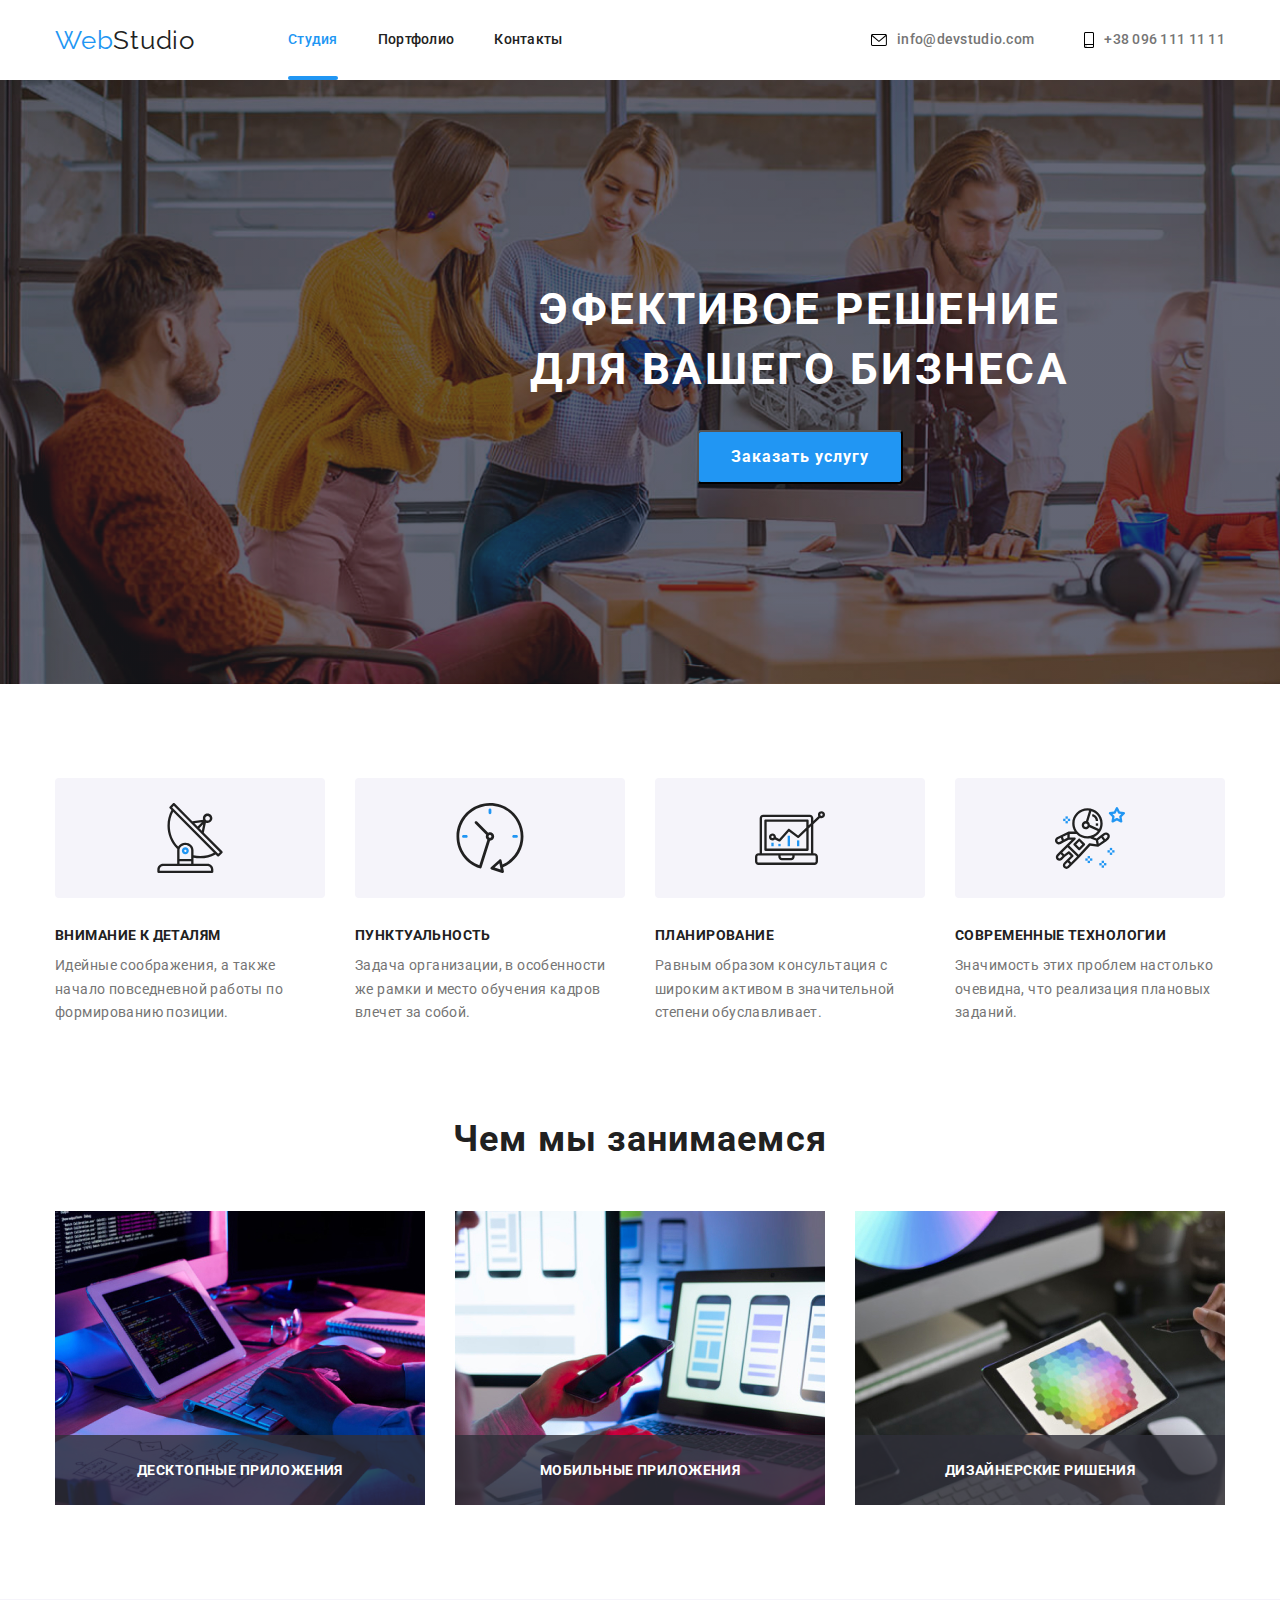
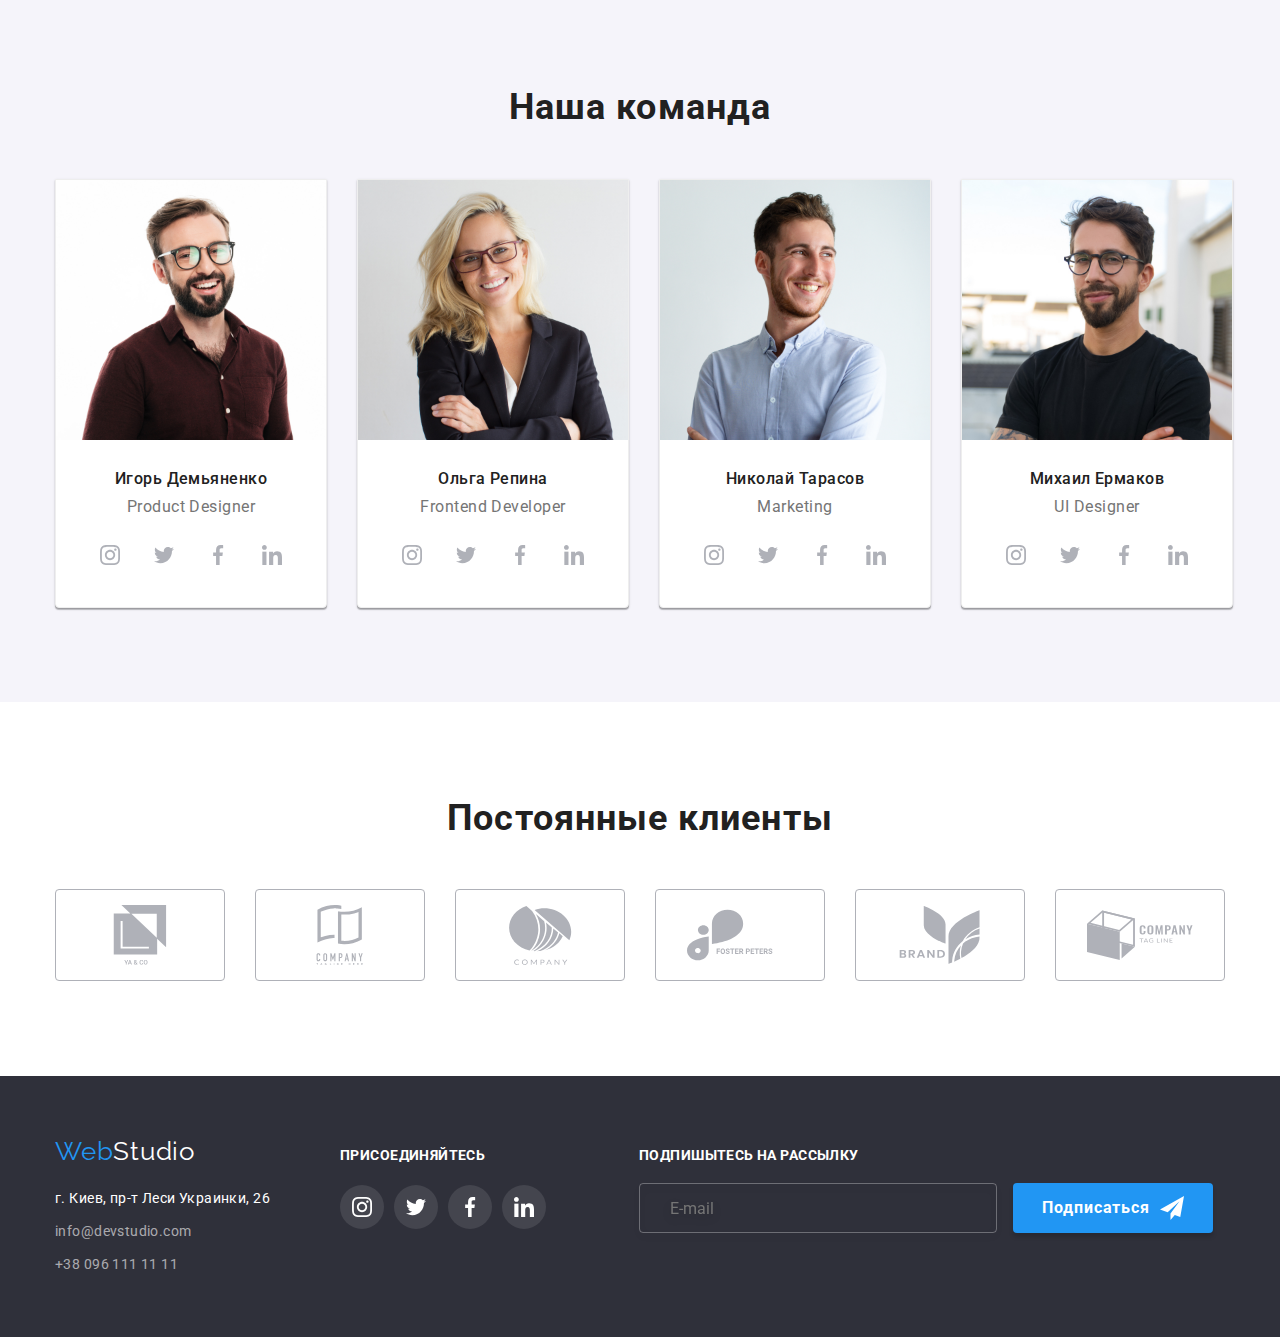
==== commit a93f39b6: "d" ====
--- a/index.html
+++ b/index.html
@@ -10,7 +10,7 @@
     <link
         href="https://fonts.googleapis.com/css2?family=Raleway:wght@700&family=Roboto:wght@400;500;700;900&display=swap"
         rel="stylesheet">
-    <link rel="stylesheet" href="css/main.css">
+        <link rel="stylesheet" href="css/main.css">
     <link rel="stylesheet" href="css/style.css">
 
 </head>
--- a/css/main.css
+++ b/css/main.css
@@ -1,231 +1,3 @@
-body {
-  background-color: var(--primeri-bg-color);
-  color: var(--title-text-color);
-  font-family: Roboto, sans-serif;
-}
-
-h1, h2, h3, h4, h5, h6 {
-  margin-top: 0;
-  margin-bottom: 0;
-}
-
-ul {
-  list-style: none;
-  margin-bottom: 0;
-  margin-top: 0;
-  padding: 0;
-}
-
-a {
-  text-decoration: none;
-}
-
-p {
-  margin-bottom: 0;
-  margin-top: 0;
-}
-
-img {
-  display: block;
-}
-
-:root {
-  --primeri-text-color: #757575;
-  --title-text-color: #212121;
-  --accent-color: #2196f3;
-  --primeri-bg-color: #ffffff;
-  --title-margiin-bottom: 10px;
-}
-
-.container {
-  width: 1200px;
-  padding-left: 15px;
-  padding-right: 15px;
-  margin-left: auto;
-  margin-right: auto;
-}
-
-.is-hidden, .visually-hidden {
-  position: absolute;
-  white-space: nowrap;
-  width: 1px;
-  height: 1px;
-  overflow: hidden;
-  border: 0;
-  padding: 0;
-  clip: rect(0 0 0 0);
-  clip-path: inset(50%);
-  margin: -1px;
-}
-
-.modal {
-  width: 528px;
-  min-height: 581px;
-  background-color: #ffffff;
-  border-radius: 5px;
-  position: absolute;
-  top: 50%;
-  left: 50%;
-  transform: translate(-50%, -50%);
-  padding: 40px;
-}
-
-.modal-close {
-  position: absolute;
-  top: 10px;
-  right: 10px;
-  border-radius: 50%;
-  background-color: transparent;
-  width: 30px;
-  height: 30px;
-  border: 1px solid rgba(0, 0, 0, 0.1);
-  cursor: pointer;
-}
-
-.modal .modal-icon-close {
-  transition: fill 250ms;
-}
-
-.modal .modal-close:focus .modal-icon-close,
-.modal .modal-close:hover .modal-icon-close {
-  fill: var(--accent-color);
-}
-
-.modal-field {
-  margin-bottom: 10px;
-}
-
-.modal-label {
-  font-size: 12px;
-  color: #999999;
-  display: block;
-  margin-bottom: 5px;
-}
-
-.input-wrapper {
-  position: relative;
-}
-
-.modal-text {
-  height: 120px;
-  padding: 12px, 16px;
-  resize: none;
-}
-
-.modal-input, .modal-text {
-  outline: none;
-  width: 100%;
-  height: 40px;
-  background-color: transparent;
-  padding-left: 30px;
-  padding-right: 10px;
-  font-size: 14px;
-  border: 1px solid rgba(33, 33, 33, 0.2);
-  box-sizing: border-box;
-  border-radius: 4px;
-  transition: border-color 250ms cubic-bezier(0.4, 0, 0.2, 1);
-}
-
-.modal-input:focus {
-  border-color: var(--accent-color);
-}
-
-.modal-input:focus + .modal-icon {
-  fill: var(--accent-color);
-}
-
-.modal-text {
-  height: 120px;
-  padding: 12px 16px;
-  resize: none;
-}
-
-.modal-coment {
-  margin-bottom: 20px;
-}
-
-.modal-icon {
-  position: absolute;
-  left: 8px;
-  top: 50%;
-  transform: translateY(-50%);
-  transition: fill 250ms cubic-bezier(0.4, 0, 0.2, 1);
-}
-
-.modal-check-text {
-  color: #999999;
-  display: flex;
-  flex-wrap: nowrap;
-  align-items: center;
-  justify-content: center;
-  font-size: 14px;
-  line-height: 24px;
-  letter-spacing: 0.03em;
-}
-
-.check-icon {
-  fill: transparent;
-}
-
-.link-checkbox {
-  text-decoration: underline;
-  padding-left: 4px;
-  font-size: 14px;
-  line-height: 24px;
-  letter-spacing: 0.03em;
-  color: var(--accent-color);
-}
-
-.checbox-text {
-  font-size: 14px;
-  line-height: 24px;
-  letter-spacing: 0.03em;
-  display: flex;
-}
-
-.modal-check-text span {
-  width: 16px;
-  height: 15px;
-  border: 2px solid var(--title-text-color);
-  display: block;
-  border-radius: 2px;
-  margin-right: 7px;
-  display: flex;
-  align-items: center;
-  justify-content: center;
-}
-
-.modal-check:checked + .modal-check-text span {
-  background-color: #2196f3;
-  border: none;
-}
-
-.modal-check {
-  margin-bottom: 30px;
-}
-
-.model-but {
-  display: flex;
-  justify-content: center;
-  margin-bottom: 40px;
-}
-
-.submit {
-  width: 200px;
-  height: 50px;
-  box-shadow: 0px 4px 4px rgba(0, 0, 0, 0.15);
-  border-radius: 4px;
-  border: none;
-  font-family: Roboto;
-  font-weight: bold;
-  font-size: 16px;
-  line-height: calc(30 / 16);
-  color: var(--primeri-bg-color);
-  background-color: var(--accent-color);
-  letter-spacing: 0.06em;
-  cursor: pointer;
-}
-
 .header {
   display: flex;
   align-items: center;
@@ -297,7 +69,7 @@
   height: 4px;
   min-width: 48px;
   border-radius: 2px;
-  background-color: #2196F3;
+  background-color: #2196f3;
   width: 100%;
 }
 
@@ -348,13 +120,10 @@
   margin-right: 10px;
 }
 
-.header-portfolio {
-  border-bottom: 1px solid #ECECEC;
-}
-
 .main {
   padding-top: 200px;
   padding-bottom: 200px;
+  /* background-color: #2f303a; */
   text-align: center;
   background: rgba(47, 48, 58, 0.4);
   background-image: linear-gradient(rgba(47, 48, 58, 0.4), rgba(47, 48, 58, 0.4)), url(../images/bg-main.jpg);
@@ -384,27 +153,6 @@
   background: rgba(47, 48, 58, 0.8);
 }
 
-.button-primeri {
-  display: inline-block;
-  color: var(--primeri-bg-color);
-  background-color: var(--accent-color);
-  font-family: Roboto, sans-serif;
-  font-size: 16px;
-  line-height: calc(30 / 16);
-  font-weight: bold;
-  cursor: pointer;
-  letter-spacing: 0.06em;
-  border-radius: 4px;
-  padding: 10px 32px;
-  min-width: 200px;
-  text-align: center;
-}
-
-.section .no-pading {
-  padding-top: 0;
-  padding-bottom: 0;
-}
-
 .feature {
   padding-top: 94px;
   padding-bottom: 94px;
@@ -427,7 +175,7 @@
 .feature .bg {
   width: 270px;
   height: 120px;
-  background: #F5F4FA;
+  background: #f5f4fa;
   border-radius: 4px;
   margin-bottom: 30px;
   display: flex;
@@ -456,46 +204,6 @@
   font-size: 14px;
   line-height: 1.71;
   letter-spacing: 0.03em;
-}
-
-.images {
-  padding-bottom: 94px;
-}
-
-.images .title {
-  text-align: center;
-  margin-bottom: 50px;
-  color: var(--title-text-color);
-  font-size: 36px;
-  line-height: 1.16;
-  letter-spacing: 0.03em;
-}
-
-.images .list {
-  display: flex;
-}
-
-.images .list-items + .list-items {
-  margin-left: 30px;
-}
-
-.images .animation {
-  position: relative;
-  overflow: hidden;
-}
-
-.images .text {
-  bottom: 0;
-  padding: 27px 82px;
-  position: absolute;
-  width: 100%;
-  font-weight: bold;
-  font-size: 14px;
-  line-height: calc(16px / 14px);
-  text-align: center;
-  letter-spacing: 0.03em;
-  color: var(--primeri-bg-color);
-  background: rgba(47, 48, 58, 0.8);
 }
 
 .team {
@@ -525,7 +233,7 @@
 .team .list-items {
   box-shadow: 0px 1px 3px rgba(0, 0, 0, 0.12), 0px 1px 1px rgba(0, 0, 0, 0.14), 0px 2px 1px rgba(0, 0, 0, 0.2);
   border-radius: 0px 0px 4px 4px;
-  border: 1px solid #EEEEEE;
+  border: 1px solid #eeeeee;
   background-color: var(--primeri-bg-color);
 }
 
@@ -561,7 +269,7 @@
 .team .icon {
   width: 20px;
   height: 20px;
-  fill: #AFB1B8;
+  fill: #afb1b8;
   transition: fill 250ms;
 }
 
@@ -618,32 +326,33 @@
   display: flex;
 }
 
-.customers .item:not(:last-child) {
-  margin-right: 30px;
-}
-
-.bg {
+.customers .bg {
   display: flex;
   align-items: center;
   justify-content: center;
   width: 170px;
   height: 92px;
-  border: 1px solid #AFB1B8;
+  border: 1px solid #afb1b8;
   box-sizing: border-box;
   border-radius: 4px;
   transition: border-color 250ms;
 }
 
+.customers .item:not(:last-child) {
+  margin-right: 30px;
+}
+
+.customers .icon {
+  width: 106px;
+  height: 60px;
+  /* margin: 16px 32px 16px 32px; */
+  fill: #afb1b8;
+  transition: fill 250ms;
+}
+
 .customers .bg:hover,
 .customers .bg:focus {
   border-color: var(--accent-color);
-}
-
-.icon {
-  width: 106px;
-  height: 60px;
-  fill: #AFB1B8;
-  transition: fill 250ms;
 }
 
 .customers .bg:hover .icon,
@@ -780,7 +489,7 @@
   margin-left: 12px;
   width: 200px;
   height: 50px;
-  background: #2196F3;
+  background: #2196f3;
   box-shadow: 0px 4px 4px rgba(0, 0, 0, 0.15);
   border-radius: 4px;
   border: 0;
@@ -818,15 +527,6 @@
   margin-left: 10px;
 }
 
-.header-portfolio {
-  border-bottom: 1px solid #ECECEC;
-}
-
-.portfolio-section {
-  padding-top: 90px;
-  padding-bottom: 94px;
-}
-
 .primeri-nav {
   margin-bottom: 50px;
   display: flex;
@@ -840,12 +540,12 @@
   color: var(--title-text-color);
   font-family: Roboto, sans-serif;
   font-size: 16px;
-  line-height: calc( 26 / 16);
+  line-height: calc(26 / 16);
   letter-spacing: 0.03em;
   border-radius: 4px;
   border: 0px;
   cursor: pointer;
-  transition: color, background-color ,250ms;
+  transition: color, background-color, 250ms;
 }
 
 .primeri-nav .list-items + .list-items {
@@ -857,137 +557,4 @@
   color: var(--primeri-bg-color);
   background-color: var(--accent-color);
 }
-
-.menu {
-  display: flex;
-  flex-wrap: wrap;
-  padding: 0;
-}
-
-.menu .list-items {
-  margin-bottom: 30px;
-}
-
-.menu .animation {
-  position: relative;
-  overflow: hidden;
-}
-
-.menu .menu-paragraph {
-  height: 100%;
-  position: absolute;
-  top: 0;
-  left: 0;
-  color: var(--primeri-bg-color);
-  font-style: normal;
-  font-weight: normal;
-  font-size: 18px;
-  line-height: calc(28 /18);
-  letter-spacing: 0.03em;
-  padding: 63px 24px;
-  background: rgba(33, 150, 243, 0.9);
-  transform: translateY(100%);
-  transition: transform 250ms;
-}
-
-.menu .list-items:hover .menu-paragraph {
-  transform: translate(0);
-}
-
-.menu .list-items:nth-child(3n + 2) {
-  margin-left: 30px;
-  margin-right: 30px;
-}
-
-.menu .list-items:nth-last-child(-n + 3) {
-  margin-bottom: 0px;
-}
-
-.menu .images {
-  display: block;
-  padding-top: 0;
-  padding-bottom: 0;
-}
-
-.menu .title {
-  margin-bottom: 4px;
-  color: var(--title-text-color);
-  font-size: 18px;
-  line-height: 2;
-  letter-spacing: 0.06em;
-}
-
-.menu .paragraph {
-  color: var(--primeri-text-color);
-  font-weight: normal;
-  font-size: 16px;
-  line-height: 1.87;
-  letter-spacing: 0.03em;
-}
-
-.menu .text-items {
-  padding: 20px 24px 20px 24px;
-  border: 1px solid #EEEEEE;
-  box-sizing: border-box;
-}
-
-.menu .list-items:hover {
-  box-shadow: 0px 1px 1px rgba(0, 0, 0, 0.12), 0px 4px 4px rgba(0, 0, 0, 0.06), 1px 4px 6px rgba(0, 0, 0, 0.16);
-}
-
-:root {
-  --primeri-text-color: #757575;
-  --title-text-color: #212121;
-  --accent-color: #2196f3;
-  --primeri-bg-color: #ffffff;
-  --title-margiin-bottom: 10px;
-}
-
-:root {
-  --primeri-text-color: #757575;
-  --title-text-color: #212121;
-  --accent-color: #2196f3;
-  --primeri-bg-color: #ffffff;
-  --title-margiin-bottom: 10px;
-}
-
-:root {
-  --primeri-text-color: #757575;
-  --title-text-color: #212121;
-  --accent-color: #2196f3;
-  --primeri-bg-color: #ffffff;
-  --title-margiin-bottom: 10px;
-}
-
-:root {
-  --primeri-text-color: #757575;
-  --title-text-color: #212121;
-  --accent-color: #2196f3;
-  --primeri-bg-color: #ffffff;
-  --title-margiin-bottom: 10px;
-}
-
-:root {
-  --primeri-text-color: #757575;
-  --title-text-color: #212121;
-  --accent-color: #2196f3;
-  --primeri-bg-color: #ffffff;
-  --title-margiin-bottom: 10px;
-}
-
-:root {
-  --primeri-text-color: #757575;
-  --title-text-color: #212121;
-  --accent-color: #2196f3;
-  --primeri-bg-color: #ffffff;
-  --title-margiin-bottom: 10px;
-}
-
-:root {
-  --primeri-text-color: #757575;
-  --title-text-color: #212121;
-  --accent-color: #2196f3;
-  --primeri-bg-color: #ffffff;
-  --title-margiin-bottom: 10px;
-}
 /*# sourceMappingURL=main.css.map */--- a/css/style.css
+++ b/css/style.css
@@ -1,37 +1,506 @@
-
-
+:root {
+  --primeri-text-color: #757575;
+  --title-text-color: #212121;
+  --accent-color: #2196f3;
+  --primeri-bg-color: #ffffff;
+  --title-margiin-bottom: 10px;
+}
+
+body {
+  background-color: var(--primeri-bg-color);
+  color: var(--title-text-color);
+  font-family: Roboto, sans-serif;
+}
+h1,
+h2,
+h3,
+h4,
+h5,
+h6 {
+  margin-top: 0;
+  margin-bottom: 0;
+}
+ul {
+  list-style: none;
+  margin-bottom: 0;
+  margin-top: 0;
+  padding: 0;
+}
+a {
+  text-decoration: none;
+}
+p {
+  margin-bottom: 0;
+  margin-top: 0;
+}
+img {
+  display: block;
+}
+.visually-hidden {
+  position: absolute;
+  white-space: nowrap;
+  width: 1px;
+  height: 1px;
+  overflow: hidden;
+  border: 0;
+  padding: 0;
+  clip: rect(0 0 0 0);
+  clip-path: inset(50%);
+  margin: -1px;
+}
+.container {
+  width: 1200px;
+  padding-left: 15px;
+  padding-right: 15px;
+  margin-left: auto;
+  margin-right: auto;
+}
 
 /* Button */
-
+.button-primeri {
+  display: inline-block;
+  color: var(--primeri-bg-color);
+  background-color: var(--accent-color);
+  font-family: Roboto, sans-serif;
+  font-size: 16px;
+  line-height: calc(30 / 16);
+  font-weight: bold;
+  cursor: pointer;
+  letter-spacing: 0.06em;
+  border-radius: 4px;
+  padding: 10px 32px;
+  min-width: 200px;
+  text-align: center;
+}
+.section .no-pading {
+  padding-top: 0;
+  padding-bottom: 0;
+}
 /* шапка */
 
 /* main-title */
 
 /* ---------------------Modal-Window------------------ */
-
-
+.backdrop.is-hidden {
+  opacity: 0;
+  pointer-events: none;
+}
+.modal {
+  position: absolute;
+  top: 50%;
+  left: 50%;
+  transform: translate(-50%, -50%);
+  padding: 40px;
+
+  height: 581px;
+  width: 528px;
+
+  background-color: var(--primeri-bg-color);
+  box-shadow: 0px 1px 3px rgba(0, 0, 0, 0.12), 0px 1px 1px rgba(0, 0, 0, 0.14),
+    0px 2px 1px rgba(0, 0, 0, 0.2);
+  border-radius: 4px;
+}
+
+.close {
+  position: absolute;
+  top: 8px;
+  right: 8px;
+  display: flex;
+  width: 30px;
+  height: 30px;
+  border-radius: 50%;
+  justify-content: center;
+  align-items: center;
+  border: 0;
+  padding: 0;
+}
+.modal-paragraph {
+  text-align: center;
+
+  margin-bottom: 10px;
+
+  font-weight: bold;
+  font-size: 20px;
+  line-height: calc(23 / 20);
+  letter-spacing: 0.03em;
+  color: var(--title-text-color);
+}
+.window-form {
+  position: absolute;
+}
+.container-label {
+  font-size: 12px;
+  line-height: calc(14 / 12);
+  letter-spacing: 0.01em;
+  display: block;
+  margin-bottom: 4px;
+}
+.container-input {
+  width: 448px;
+  height: 40px;
+
+  outline: none;
+}
+.input-container {
+  margin-bottom: 10px;
+  position: relative;
+}
 
 /* images */
 
-
 /* Team */
 
 /*-------------customers---------*/
 
 /* footer */
 
-}
-
-
 /*         PORFOLIO           */
-
-/* primeri nav */
-
+.header-portfolio {
+  border-bottom: 1px solid #ececec;
+}
+.portfolio-section {
+  padding-top: 90px;
+  padding-bottom: 94px;
+}
 /* menu */
-
+.menu {
+  display: flex;
+  flex-wrap: wrap;
+  padding: 0;
+}
+
+.menu .list-items {
+  margin-bottom: 30px;
+}
+.menu .animation {
+  position: relative;
+  overflow: hidden;
+}
+.menu .menu-paragraph {
+  height: 100%;
+  position: absolute;
+  top: 0;
+  left: 0;
+  color: var(--primeri-bg-color);
+  font-style: normal;
+  font-weight: normal;
+  font-size: 18px;
+  line-height: calc(28 / 18);
+  letter-spacing: 0.03em;
+  padding: 63px 24px;
+  background: rgba(33, 150, 243, 0.9);
+  transform: translateY(100%);
+  transition: transform 250ms;
+}
+.menu .list-items:hover .menu-paragraph {
+  transform: translate(0);
+}
+
+.menu .list-items:nth-child(3n + 2) {
+  margin-left: 30px;
+  margin-right: 30px;
+}
+.menu .list-items:nth-last-child(-n + 3) {
+  margin-bottom: 0px;
+}
+.menu .images {
+  display: block;
+  padding-top: 0;
+  padding-bottom: 0;
+}
+.menu .title {
+  margin-bottom: 4px;
+  color: var(--title-text-color);
+  font-size: 18px;
+  line-height: 2;
+  letter-spacing: 0.06em;
+}
+.menu .paragraph {
+  color: var(--primeri-text-color);
+  font-weight: normal;
+  font-size: 16px;
+  line-height: 1.87;
+  letter-spacing: 0.03em;
+}
+.menu .text-items {
+  padding: 20px 24px 20px 24px;
+  border: 1px solid #eeeeee;
+  box-sizing: border-box;
+}
+.menu .list-items:hover {
+  box-shadow: 0px 1px 1px rgba(0, 0, 0, 0.12), 0px 4px 4px rgba(0, 0, 0, 0.06),
+    1px 4px 6px rgba(0, 0, 0, 0.16);
+}
 /* --------------------Modal----------------- */
-
-
-
-
-  
+.modal {
+  width: 528px;
+  min-height: 581px;
+  background-color: #ffffff;
+  border-radius: 5px;
+  position: absolute;
+  top: 50%;
+  left: 50%;
+  transform: translate(-50%, -50%);
+  padding: 40px;
+}
+.modal-close {
+  position: absolute;
+  top: 10px;
+  right: 10px;
+  border-radius: 50%;
+  background-color: transparent;
+  width: 30px;
+  height: 30px;
+  border: 1px solid rgba(0, 0, 0, 0.1);
+  cursor: pointer;
+}
+.modal .modal-icon-close {
+  transition: fill 250ms;
+}
+.modal .modal-close:focus .modal-icon-close,
+.modal .modal-close:hover .modal-icon-close {
+  fill: var(--accent-color);
+}
+.modal-field {
+  margin-bottom: 10px;
+}
+.modal-label {
+  font-size: 12px;
+  color: #999999;
+  display: block;
+  margin-bottom: 5px;
+}
+.input-wrapper {
+  position: relative;
+}
+.modal-text {
+  height: 120px;
+  padding: 12px, 16px;
+  resize: none;
+}
+.modal-input,
+.modal-text {
+  outline: none;
+  width: 100%;
+  height: 40px;
+  background-color: transparent;
+  padding-left: 30px;
+  padding-right: 10px;
+  font-size: 14px;
+  border: 1px solid rgba(33, 33, 33, 0.2);
+  box-sizing: border-box;
+  border-radius: 4px;
+  transition: border-color 250ms cubic-bezier(0.4, 0, 0.2, 1);
+}
+.modal-input:focus {
+  border-color: var(--accent-color);
+}
+.modal-input:focus + .modal-icon {
+  fill: var(--accent-color);
+}
+.modal-text {
+  height: 120px;
+  padding: 12px 16px;
+  resize: none;
+}
+.modal-coment {
+  margin-bottom: 20px;
+}
+.modal-icon {
+  position: absolute;
+  left: 8px;
+  top: 50%;
+  transform: translateY(-50%);
+
+  transition: fill 250ms cubic-bezier(0.4, 0, 0.2, 1);
+}
+.modal-check-text {
+  color: #999999;
+  display: flex;
+  flex-wrap: nowrap;
+  align-items: center;
+  justify-content: center;
+
+  font-size: 14px;
+  line-height: 24px;
+  letter-spacing: 0.03em;
+}
+.check-icon {
+  fill: transparent;
+}
+.link-checkbox {
+  text-decoration: underline;
+  padding-left: 4px;
+  font-size: 14px;
+  line-height: 24px;
+  letter-spacing: 0.03em;
+  color: var(--accent-color);
+}
+.checbox-text {
+  font-size: 14px;
+  line-height: 24px;
+  letter-spacing: 0.03em;
+  display: flex;
+}
+.modal-check-text span {
+  width: 16px;
+  height: 15px;
+  border: 2px solid var(--title-text-color);
+  display: block;
+  border-radius: 2px;
+  margin-right: 7px;
+  display: flex;
+  align-items: center;
+  justify-content: center;
+}
+.modal-check:checked + .modal-check-text span {
+  background-color: #2196f3;
+  border: none;
+}
+.modal-check {
+  margin-bottom: 30px;
+}
+.model-but {
+  display: flex;
+  justify-content: center;
+  margin-bottom: 40px;
+}
+.submit {
+  width: 200px;
+  height: 50px;
+  box-shadow: 0px 4px 4px rgba(0, 0, 0, 0.15);
+  border-radius: 4px;
+  border: none;
+
+  font-family: Roboto;
+  font-weight: bold;
+  font-size: 16px;
+  line-height: calc(30 / 16);
+  color: var(--primeri-bg-color);
+  background-color: var(--accent-color);
+  letter-spacing: 0.06em;
+
+  cursor: pointer;
+}
+.team {
+  padding-top: 88px;
+  padding-bottom: 94px;
+  background-color: #f5f4fa;
+}
+
+.team .team-title {
+  text-align: center;
+  margin-bottom: 50px;
+  color: var(--title-text-color);
+  font-size: 36px;
+  line-height: 1.16;
+  font-weight: bold;
+  letter-spacing: 0.03em;
+}
+.team .list {
+  display: flex;
+}
+.team .list-items:not(:last-child) {
+  margin-right: 30px;
+}
+.team .list-items {
+  box-shadow: 0px 1px 3px rgba(0, 0, 0, 0.12), 0px 1px 1px rgba(0, 0, 0, 0.14),
+    0px 2px 1px rgba(0, 0, 0, 0.2);
+  border-radius: 0px 0px 4px 4px;
+  border: 1px solid #eeeeee;
+  background-color: var(--primeri-bg-color);
+}
+.team .images {
+  margin-top: 0;
+  border-top: 0;
+  padding-bottom: 0;
+}
+.team .title {
+  text-align: center;
+  margin-bottom: var(--title-margiin-bottom);
+  color: var(--title-text-color);
+  font-size: 16px;
+  line-height: 1.16;
+  font-weight: 500;
+  letter-spacing: 0.03em;
+}
+
+.team .team-paragraph {
+  color: var(--primeri-text-color);
+  font-weight: normal;
+  font-size: 16px;
+  line-height: 1.18;
+  letter-spacing: 0.03em;
+  text-align: center;
+}
+.team .text-items {
+  padding-top: 30px;
+}
+
+.team .icon {
+  width: 20px;
+  height: 20px;
+  fill: #afb1b8;
+  transition: fill 250ms;
+}
+.team .list-icon {
+  display: flex;
+  justify-content: center;
+  margin: 16px 32px 30px 32px;
+}
+.team .link {
+  display: flex;
+  border-radius: 50%;
+  background-color: var(--primeri-bg-color);
+  width: 44px;
+  height: 44px;
+  align-items: center;
+  justify-content: center;
+  transition: background-color 250ms;
+}
+.team .list-item:not(:last-child) {
+  margin-right: 10px;
+}
+.team .link:hover,
+.team .link:focus {
+  background-color: var(--accent-color);
+}
+
+.team .link:hover .icon,
+.team .link:focus .icon {
+  fill: var(--primeri-bg-color);
+}
+.images {
+  padding-bottom: 94px;
+}
+.images .title {
+  text-align: center;
+  margin-bottom: 50px;
+  color: var(--title-text-color);
+  font-size: 36px;
+  line-height: 1.16;
+  letter-spacing: 0.03em;
+}
+.images .list {
+  display: flex;
+}
+.images .list-items + .list-items {
+  margin-left: 30px;
+}
+.images .animation {
+  position: relative;
+  overflow: hidden;
+}
+.images .text {
+  bottom: 0;
+  padding: 27px 82px;
+  position: absolute;
+  width: 100%;
+  font-weight: bold;
+  font-size: 14px;
+  line-height: calc(16px / 14px);
+  text-align: center;
+  letter-spacing: 0.03em;
+  color: var(--primeri-bg-color);
+  background: rgba(47, 48, 58, 0.8);
+}
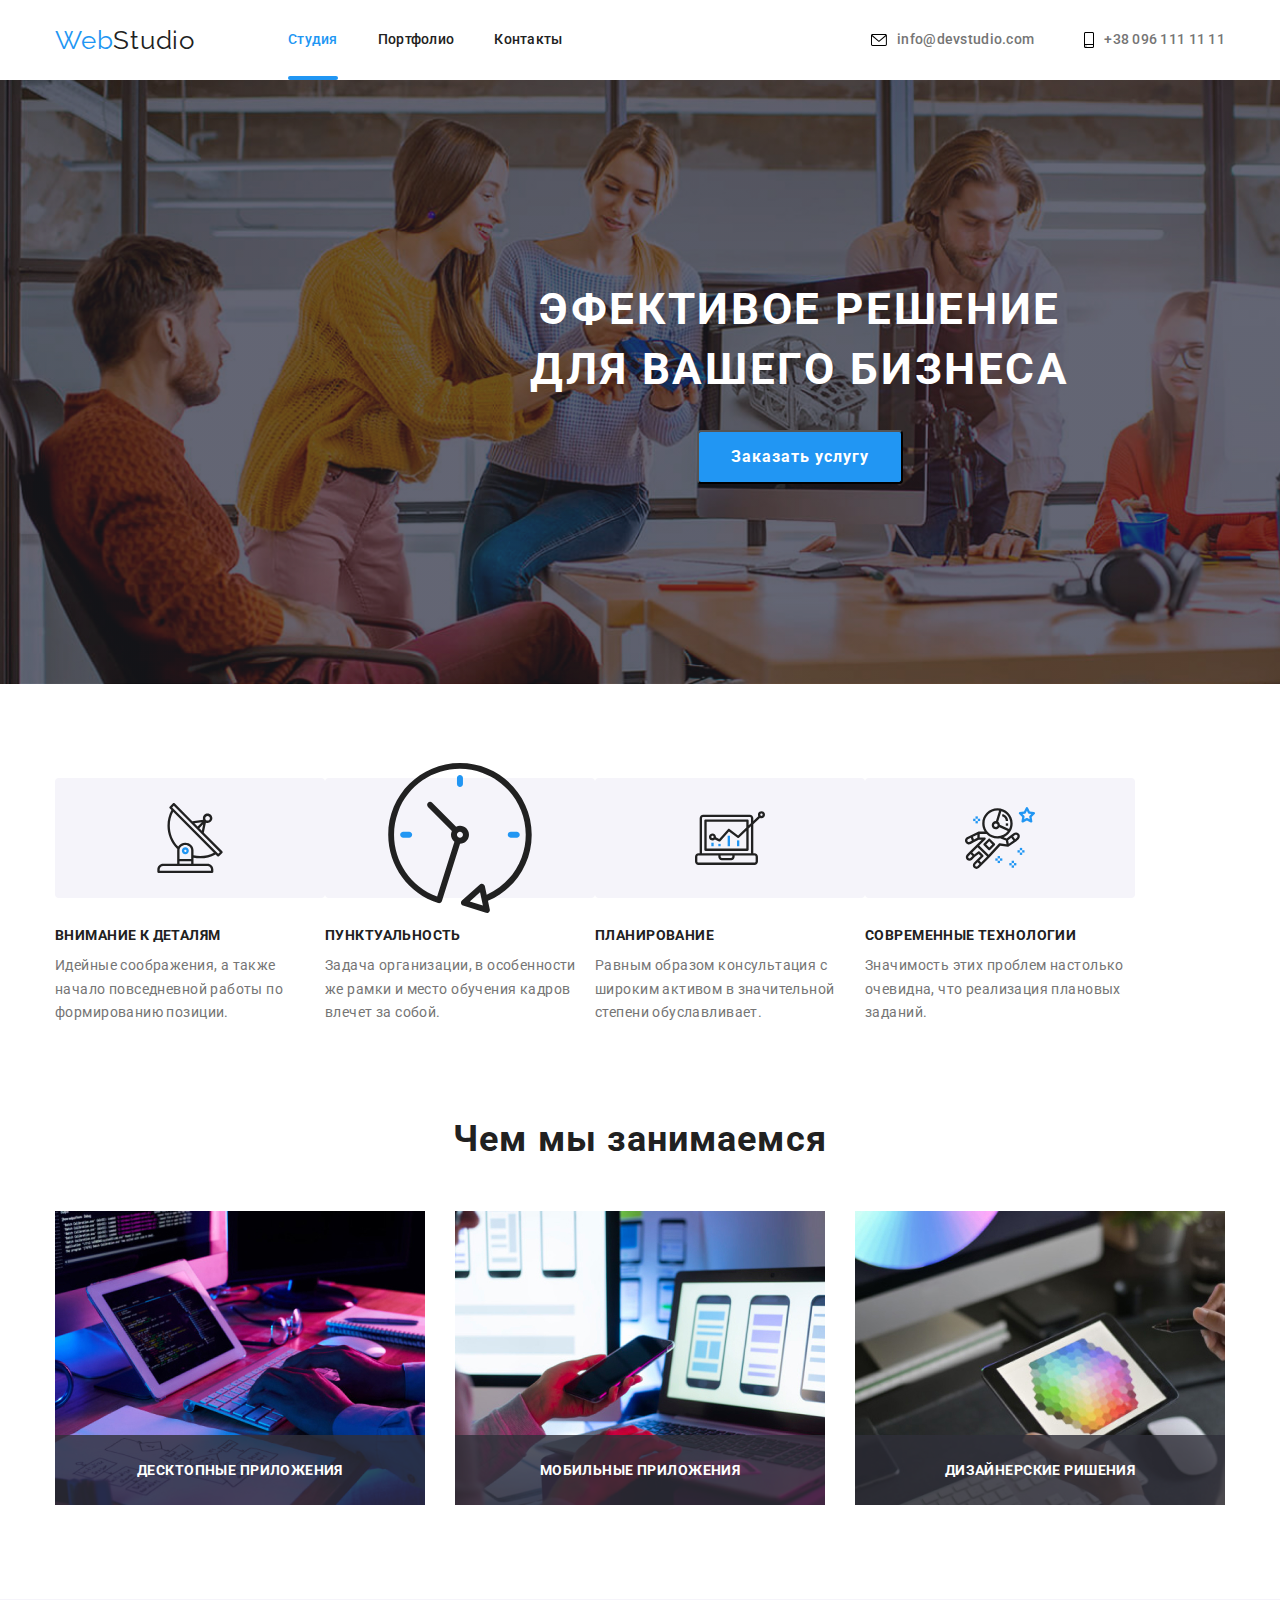
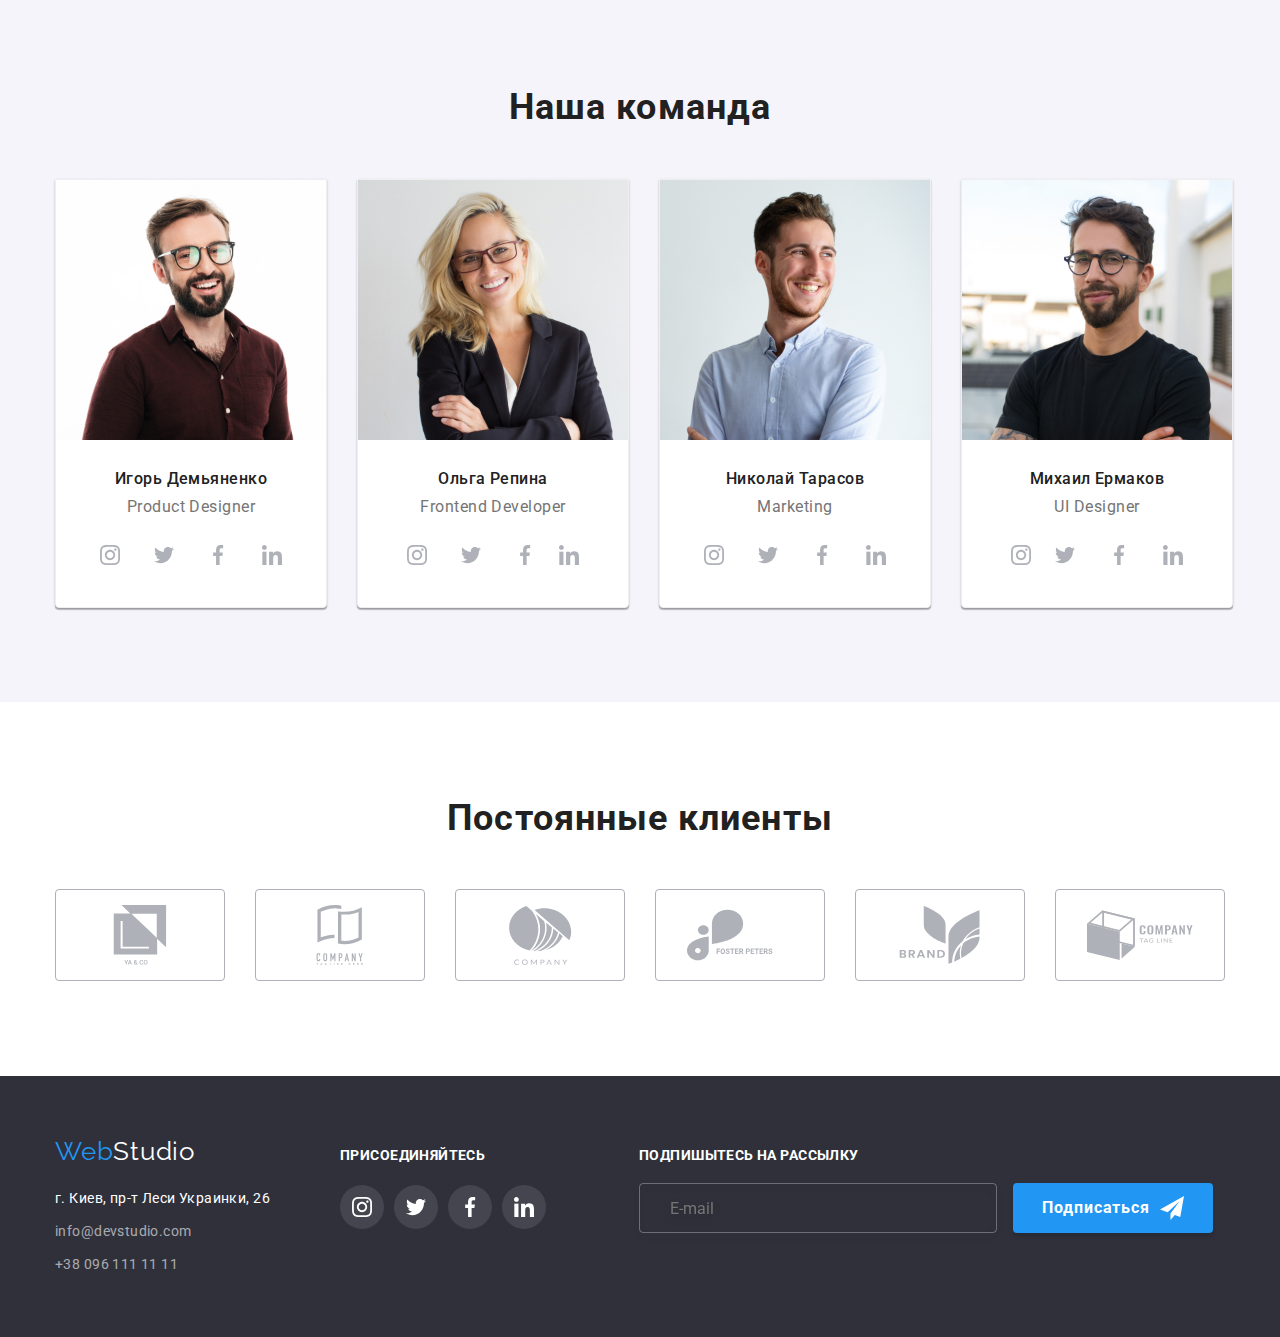
==== commit a5a83ea4: "finish" ====
--- a/index.html
+++ b/index.html
@@ -23,23 +23,23 @@
 
             <nav>
                 <ul class="site-nav">
-                    <li class="list"><a class="link current" href="./index.html">Студия</a></li>
-                    <li class="list"><a class="link" href="./portfolio.html">Портфолио</a></li>
-                    <li class="list"><a class="link" href="https://www.google.com/webhp">Контакты</a></li>
+                    <li class="site-nav-list"><a class="site-nav-link current" href="./index.html">Студия</a></li>
+                    <li class="site-nav-list"><a class="site-nav-link" href="./portfolio.html">Портфолио</a></li>
+                    <li class="site-nav-list"><a class="site-nav-link" href="https://www.google.com/webhp">Контакты</a></li>
                 </ul>
             </nav>
             <ul class="auth-nav">
-                <li class="list ">
-
-                    <a class="contact mail" href="mailto:info@devstudio.com">
-                        <svg class="contact-icon email">
+                <li class="auth-nav-list ">
+
+                    <a class="auth-nav-contact mail" href="mailto:info@devstudio.com">
+                        <svg class="auth-nav-icon email">
                             <use href="./svg/symbol-defs.svg#icon-mail"></use>
                         </svg> info@devstudio.com</a>
                 </li>
-                <li class="list">
-
-                    <a class="contact" href="tel:+380961111111">
-                        <svg class="contact-icon tell">
+                <li class="auth-nav-list">
+
+                    <a class="auth-nav-contact" href="tel:+380961111111">
+                        <svg class="auth-nav-icon tell">
                             <use href="./svg/symbol-defs.svg#icon-smartphone"></use>
                         </svg>+38 096 111 11 11</a>
                 </li>
@@ -47,59 +47,59 @@
         </div>
     </header>
     <main>
-        <section class="main">
+        <section class="hero">
             <div conteiner fack>
-                <h1 class="main-title">ЭФЕКТИВОЕ РЕШЕНИЕ <br> ДЛЯ ВАШЕГО БИЗНЕСА</h1>
+                <h1 class="hero-title">ЭФЕКТИВОЕ РЕШЕНИЕ <br> ДЛЯ ВАШЕГО БИЗНЕСА</h1>
                 <button class="button-primeri" type="button" data-modal-open>Заказать услугу</button>
             </div>
         </section>
         <section class="feature no-pading">
             <div class="container">
                 <h2 class="visually-hidden">Софт скилл</h2>
-                <ul class="list">
-                    <li class="list-item">
-                        <div class="bg">
-                            <svg class="icon">
+                <ul class="feature-list">
+                    <li class="feature-list-item">
+                        <div class="feature-bg">
+                            <svg class="feature-icon">
                                 <use href="./svg/symbol-defs.svg#icon-antenna"></use>
                             </svg>
                         </div>
                         <h3 class="feature-title">Внимание к деталям</h3>
-                        <p class="paragraph">Идейные соображения, а также <br /> начало повседневной работы по
+                        <p class="feature-paragraph">Идейные соображения, а также <br /> начало повседневной работы по
                             <br /> формированию позиции.
                         </p>
                     </li>
 
-                    <li class="list-item">
-                        <div class="bg">
+                    <li class="feature-list-item">
+                        <div class="feature-bg">
                             <svg class="icon">
                                 <use href="./svg/symbol-defs.svg#icon-clock"></use>
                             </svg>
                         </div>
                         <h3 class="feature-title">Пунктуальность</h3>
-                        <p class="paragraph">Задача организации, в особенности <br /> же рамки и место обучения
+                        <p class="feature-paragraph">Задача организации, в особенности <br /> же рамки и место обучения
                             кадров <br /> влечет за собой.
                         </p>
                     </li>
 
-                    <li class="list-item">
-                        <div class="bg">
-                            <svg class="icon">
+                    <li class="feature-list-item">
+                        <div class="feature-bg">
+                            <svg class="feature-icon">
                                 <use href="./svg/symbol-defs.svg#icon-diagram"></use>
                             </svg>
                         </div>
                         <h3 class="feature-title">Планирование</h3>
-                        <p class="paragraph">Равным образом консультация с <br /> широким активом в значительной
+                        <p class="feature-paragraph">Равным образом консультация с <br /> широким активом в значительной
                             <br /> степени обуславливает.
                     </li>
 
-                    <li class="list-item">
-                        <div class="bg">
-                            <svg class="icon">
+                    <li class="feature-list-item">
+                        <div class="feature-bg">
+                            <svg class="feature-icon">
                                 <use href="./svg/symbol-defs.svg#icon-astronaut"></use>
                             </svg>
                         </div>
                         <h3 class="feature-title">Современные технологии</h3>
-                        <p class="paragraph">Значимость этих проблем настолько <br /> очевидна, что реализация
+                        <p class="feature-paragraph">Значимость этих проблем настолько <br /> очевидна, что реализация
                             плановых <br /> заданий.</p>
                     </li>
 
@@ -110,24 +110,24 @@
 
         <section class="images no-pading">
             <div class="container">
-                <h2 class="title">Чем мы занимаемся</h2>
-                <ul class="list">
-                    <li class="list-items">
-                        <div class="animation">
+                <h2 class="images-title">Чем мы занимаемся</h2>
+                <ul class="images-list">
+                    <li class="images-list-items">
+                        <div class="images-animation">
                             <img src="images/progrming.jpg" alt="programming" width="370">
-                            <p class="text">ДEСКТОПНЫЕ ПРИЛОЖЕНИЯ</p>
-                        </div>
-                    </li>
-                    <li class="list-items">
-                        <div class="animation">
+                            <p class="images-text">ДEСКТОПНЫЕ ПРИЛОЖЕНИЯ</p>
+                        </div>
+                    </li>
+                    <li class="images-list-items">
+                        <div class="images-animation">
                             <img src="images/android.jpg" alt="Android" width="370">
-                            <p class="text">МОБИЛЬНЫЕ ПРИЛОЖЕНИЯ</p>
-                        </div>
-                    </li>
-                    <li class="list-items">
-                        <div class="animation">
+                            <p class="images-text">МОБИЛЬНЫЕ ПРИЛОЖЕНИЯ</p>
+                        </div>
+                    </li>
+                    <li class="images-list-items">
+                        <div class="images-animation">
                             <img src="images/dizain.jpg" alt="Design" width="370">
-                            <p class="text">ДИЗАЙНЕРСКИЕ РИШЕНИЯ</p>
+                            <p class="images-text">ДИЗАЙНЕРСКИЕ РИШЕНИЯ</p>
                         </div>
 
                     </li>
@@ -136,216 +136,216 @@
         </section>
         <section class="team no-pading">
             <div class="container">
-                <h2 class="team-title">Наша команда</h2>
-                <ul class="list">
-                    <li class="list-items">
-                        <img class="images" src="images/igor.jpg" alt="Игорь Демьяненко" width="270">
-                        <div class="text-items">
-                            <h3 class="title">Игорь Демьяненко</h3>
+                <h2 class="team-title-primery">Наша команда</h2>
+                <ul class="team-list">
+                    <li class="team-list-items">
+                        <img class="team-images" src="images/igor.jpg" alt="Игорь Демьяненко" width="270">
+                        <div class="team-text-items">
+                            <h3 class="team-title">Игорь Демьяненко</h3>
                             <p class="team-paragraph">Product Designer</p>
-                            <ul class="list-icon">
+                            <ul class="team-list-icon">
+                                <li class="team-list-item">
+                                    <a href="https://www.instagram.com" class="team-link">
+                                        <svg class="team-icon">
+                                            <use href="./svg/symbol-defs.svg#icon-instagram"></use>
+                                        </svg>
+                                    </a>
+                                </li>
+                                <li class="team-list-item">
+                                    <a href="https://twitter.com" class="team-link">
+                                        <svg class=" team-icon">
+                                            <use href="./svg/symbol-defs.svg#icon-twitter"></use>
+                                        </svg>
+                                    </a>
+                                </li>
+                                <li class="team-list-item">
+                                    <a href="https://www.facebook.com" class="team-link">
+                                        <svg class=" team-icon">
+                                            <use href="./svg/symbol-defs.svg#icon-facebook"></use>
+                                        </svg>
+                                    </a>
+                                </li>
+                                <li class="team-list-item">
+                                    <a href="https://www.linkedin.com" class="team-link">
+                                        <svg class=" team-icon">
+                                            <use href="./svg/symbol-defs.svg#icon-linkedin"></use>
+                                        </svg>
+                                    </a>
+                                </li>
+                            </ul>
+                        </div>
+
+
+                    </li>
+                    <li class="team-list-items">
+                        <img class="team-images" src="images/olga.jpg" alt="Ольга Репина" width="270">
+                        <div class="team-text-items">
+                            <h3 class="team-title">Ольга Репина</h3>
+                            <p class="team-paragraph">Frontend Developer</p>
+                            <ul class="team-list-icon">
+                                <li class="team-list-item">
+                                    <a href="https://www.instagram.com" class="team-link">
+                                        <svg class="team-icon">
+                                            <use href="./svg/symbol-defs.svg#icon-instagram"></use>
+                                        </svg>
+                                    </a>
+                                </li>
+                                <li class="team-list-item">
+                                    <a href="https://twitter.com" class="team-link">
+                                        <svg class=" team-icon">
+                                            <use href="./svg/symbol-defs.svg#icon-twitter"></use>
+                                        </svg>
+                                    </a>
+                                </li>
                                 <li class="list-item">
-                                    <a href="https://www.instagram.com" class="link">
-                                        <svg class="icon">
+                                    <a href="https://www.facebook.com" class="team-link">
+                                        <svg class=" team-icon">
+                                            <use href="./svg/symbol-defs.svg#icon-facebook"></use>
+                                        </svg>
+                                    </a>
+                                </li>
+                                <li class="team-list-item">
+                                    <a href="https://www.linkedin.com" class="team-link">
+                                        <svg class=" team-icon">
+                                            <use href="./svg/symbol-defs.svg#icon-linkedin"></use>
+                                        </svg>
+                                    </a>
+                                </li>
+                            </ul>
+                        </div>
+
+                    </li>
+                    <li class="team-list-items">
+                        <img class="team-images" src="images/nikita.jpg" alt="Николай Тарасов" width="270">
+                        <div class="team-text-items">
+                            <h3 class="team-title">Николай Тарасов</h3>
+                            <p class="team-paragraph">Marketing</p>
+                            <ul class="team-list-icon">
+                                <li class="team-list-item">
+                                    <a href="https://www.instagram.com" class="team-link">
+                                        <svg class="team-icon">
                                             <use href="./svg/symbol-defs.svg#icon-instagram"></use>
                                         </svg>
                                     </a>
                                 </li>
+                                <li class="team-list-item">
+                                    <a href="https://twitter.com" class="team-link">
+                                        <svg class=" team-icon">
+                                            <use href="./svg/symbol-defs.svg#icon-twitter"></use>
+                                        </svg>
+                                    </a>
+                                </li>
+                                <li class="team-list-item">
+                                    <a href="https://www.facebook.com" class="team-link">
+                                        <svg class=" team-icon">
+                                            <use href="./svg/symbol-defs.svg#icon-facebook"></use>
+                                        </svg>
+                                    </a>
+                                </li>
+                                <li class="team-list-item">
+                                    <a href="https://www.linkedin.com" class="team-link">
+                                        <svg class=" team-icon">
+                                            <use href="./svg/symbol-defs.svg#icon-linkedin"></use>
+                                        </svg>
+                                    </a>
+                                </li>
+                            </ul>
+                        </div>
+
+                    </li>
+                    <li class="team-list-items">
+                        <img class="team-images" src="images/misha.jpg" alt="Михаил Ермаков" width="270">
+                        <div class="team-text-items">
+                            <h3 class="team-title">Михаил Ермаков</h3>
+                            <p class="team-paragraph">UI Designer</p>
+                            <ul class="team-list-icon">
                                 <li class="list-item">
-                                    <a href="https://twitter.com" class="link">
-                                        <svg class=" icon">
+                                    <a href="https://www.instagram.com" class="team-link">
+                                        <svg class="team-icon">
+                                            <use href="./svg/symbol-defs.svg#icon-instagram"></use>
+                                        </svg>
+                                    </a>
+                                </li>
+                                <li class="team-list-item">
+                                    <a href="https://twitter.com" class="team-link">
+                                        <svg class=" team-icon">
                                             <use href="./svg/symbol-defs.svg#icon-twitter"></use>
                                         </svg>
                                     </a>
                                 </li>
-                                <li class="list-item">
-                                    <a href="https://www.facebook.com" class="link">
-                                        <svg class=" icon">
+                                <li class="team-list-item">
+                                    <a href="https://www.facebook.com" class="team-link">
+                                        <svg class=" team-icon">
                                             <use href="./svg/symbol-defs.svg#icon-facebook"></use>
                                         </svg>
                                     </a>
                                 </li>
-                                <li class="list-item">
-                                    <a href="https://www.linkedin.com" class="link">
-                                        <svg class=" icon">
+                                <li class="team-list-item">
+                                    <a href="https://www.linkedin.com" class="team-link">
+                                        <svg class=" team-icon">
                                             <use href="./svg/symbol-defs.svg#icon-linkedin"></use>
                                         </svg>
                                     </a>
                                 </li>
                             </ul>
                         </div>
-
-
-                    </li>
-                    <li class="list-items">
-                        <img class="images" src="images/olga.jpg" alt="Ольга Репина" width="270">
-                        <div class="text-items">
-                            <h3 class="title">Ольга Репина</h3>
-                            <p class="team-paragraph">Frontend Developer</p>
-                            <ul class="list-icon">
-                                <li class="list-item">
-                                    <a href="https://www.instagram.com" class="link">
-                                        <svg class="icon">
-                                            <use href="./svg/symbol-defs.svg#icon-instagram"></use>
-                                        </svg>
-                                    </a>
-                                </li>
-                                <li class="list-item">
-                                    <a href="https://twitter.com" class="link">
-                                        <svg class=" icon">
-                                            <use href="./svg/symbol-defs.svg#icon-twitter"></use>
-                                        </svg>
-                                    </a>
-                                </li>
-                                <li class="list-item">
-                                    <a href="https://www.facebook.com" class="link">
-                                        <svg class=" icon">
-                                            <use href="./svg/symbol-defs.svg#icon-facebook"></use>
-                                        </svg>
-                                    </a>
-                                </li>
-                                <li class="list-item">
-                                    <a href="https://www.linkedin.com" class="link">
-                                        <svg class=" icon">
-                                            <use href="./svg/symbol-defs.svg#icon-linkedin"></use>
-                                        </svg>
-                                    </a>
-                                </li>
-                            </ul>
-                        </div>
-
-                    </li>
-                    <li class="list-items">
-                        <img class="images" src="images/nikita.jpg" alt="Николай Тарасов" width="270">
-                        <div class="text-items">
-                            <h3 class="title">Николай Тарасов</h3>
-                            <p class="team-paragraph">Marketing</p>
-                            <ul class="list-icon">
-                                <li class="list-item">
-                                    <a href="https://www.instagram.com" class="link">
-                                        <svg class="icon">
-                                            <use href="./svg/symbol-defs.svg#icon-instagram"></use>
-                                        </svg>
-                                    </a>
-                                </li>
-                                <li class="list-item">
-                                    <a href="https://twitter.com" class="link">
-                                        <svg class=" icon">
-                                            <use href="./svg/symbol-defs.svg#icon-twitter"></use>
-                                        </svg>
-                                    </a>
-                                </li>
-                                <li class="list-item">
-                                    <a href="https://www.facebook.com" class="link">
-                                        <svg class=" icon">
-                                            <use href="./svg/symbol-defs.svg#icon-facebook"></use>
-                                        </svg>
-                                    </a>
-                                </li>
-                                <li class="list-item">
-                                    <a href="https://www.linkedin.com" class="link">
-                                        <svg class=" icon">
-                                            <use href="./svg/symbol-defs.svg#icon-linkedin"></use>
-                                        </svg>
-                                    </a>
-                                </li>
-                            </ul>
-                        </div>
-
-                    </li>
-                    <li class="list-items">
-                        <img class="images" src="images/misha.jpg" alt="Михаил Ермаков" width="270">
-                        <div class="text-items">
-                            <h3 class="title">Михаил Ермаков</h3>
-                            <p class="team-paragraph">UI Designer</p>
-                            <ul class="list-icon">
-                                <li class="list-item">
-                                    <a href="https://www.instagram.com" class="link">
-                                        <svg class="icon">
-                                            <use href="./svg/symbol-defs.svg#icon-instagram"></use>
-                                        </svg>
-                                    </a>
-                                </li>
-                                <li class="list-item">
-                                    <a href="https://twitter.com" class="link">
-                                        <svg class=" icon">
-                                            <use href="./svg/symbol-defs.svg#icon-twitter"></use>
-                                        </svg>
-                                    </a>
-                                </li>
-                                <li class="list-item">
-                                    <a href="https://www.facebook.com" class="link">
-                                        <svg class=" icon">
-                                            <use href="./svg/symbol-defs.svg#icon-facebook"></use>
-                                        </svg>
-                                    </a>
-                                </li>
-                                <li class="list-item">
-                                    <a href="https://www.linkedin.com" class="link">
-                                        <svg class=" icon">
-                                            <use href="./svg/symbol-defs.svg#icon-linkedin"></use>
-                                        </svg>
-                                    </a>
-                                </li>
-                            </ul>
-                        </div>
                     </li>
                 </ul>
             </div>
 
         </section>
-        <section class="customers no-pading">
-            <div class="container custom">
-                <h2 class="title">Постоянные клиенты</h2>
-                <ul class="list">
-                    <li class="item">
-
-                        <a href="https://www.google.com/search?q=translate" class="bg">
-                            <svg class="icon">
+        <section class="clients no-pading">
+            <div class="container clients-custom">
+                <h2 class="clients-title">Постоянные клиенты</h2>
+                <ul class="clients-list">
+                    <li class="clients-item">
+
+                        <a href="https://www.google.com/search?q=translate" class="clients-bg">
+                            <svg class="clients-icon">
                                 <use href="./svg/symbol-defs.svg#icon-ya"></use>
                             </svg>
                         </a>
 
                     </li>
-                    <li class="item">
-
-                        <a href="#" class="bg">
-                            <svg class="icon">
+                    <li class="clients-item">
+
+                        <a href="#" class="clients-bg">
+                            <svg class="clients-icon">
                                 <use href="./svg/symbol-defs.svg#icon-tag-line"></use>
                             </svg>
                         </a>
 
                     </li>
-                    <li class="item">
-                        <a href="#" class="bg">
-                            <svg class="icon">
+                    <li class="clients-item">
+                        <a href="#" class="clients-bg">
+                            <svg class="clients-icon">
                                 <use href="./svg/symbol-defs.svg#icon-company"></use>
                             </svg>
                         </a>
 
                     </li>
-                    <li class="item">
-
-                        <a href="#" class="bg">
-                            <svg class="icon">
+                    <li class="clients-item">
+
+                        <a href="#" class="clients-bg">
+                            <svg class="clients-icon">
                                 <use href="./svg/symbol-defs.svg#icon-foster"></use>
                             </svg>
                         </a>
 
                     </li>
-                    <li class="item">
-
-                        <a href="#" class="bg">
-                            <svg class="icon">
+                    <li class="clients-item">
+
+                        <a href="#" class="clients-bg">
+                            <svg class="clients-icon">
                                 <use href="./svg/symbol-defs.svg#icon-brand"></use>
                             </svg>
                         </a>
 
                     </li>
-                    <li class="item">
-
-                        <a href="https://www.google.com/search?q=translate" class="bg">
-                            <svg class="icon">
+                    <li class="clients-item">
+
+                        <a href="https://www.google.com/search?q=translate" class="clients-bg">
+                            <svg class="clients-icon">
                                 <use href="./svg/symbol-defs.svg#icon-company-tag"></use>
                             </svg>
                         </a>
@@ -358,51 +358,51 @@
     </main>
     <footer class="footer">
         <div class="container footer-flex">
-            <div class="adress">
-                <a class="logo-footer" href="./index.html"><span class="logo_web">Web</span>Studio</a>
+            <div class="footer-adress">
+                <a class="footer-logo" href="./index.html"><span class="logo_web">Web</span>Studio</a>
                 <address>
-                    <ul class="list">
-                        <li class="list-items"><a class="adress"
+                    <ul class="auth">
+                        <li class="auth-list-items"><a class="footer-adress"
                                 href="https://www.google.com.ua/maps/place/бул.+Леси+Украинки,+26,+Киев,+02000/@50.4265807,30.5361918,17z/data=!3m1!4b1!4m5!3m4!1s0x40d4cf0e033ecbe9:0x57a4dffefec77da0!8m2!3d50.4265807!4d30.5383858?hl=ru">г.
                                 Киев, пр-т Леси Украинки, 26</a></li>
-                        <li class="list-items"><a class="contact" href="mailto:info@devstudio.com">
+                        <li class="auth-list-items"><a class="auth-contact" href="mailto:info@devstudio.com">
                                 info@devstudio.com</a>
                         </li>
-                        <li class="list-items"><a class="contact" href="tel:+380961111111">+38 096 111 11 11</a></li>
+                        <li class="auth-list-items"><a class="auth-contact" href="tel:+380961111111">+38 096 111 11 11</a></li>
                     </ul>
             </div>
 
             </address>
             <div class="social-network">
-                <h3 class="title">присоединяйтесь</h3>
-                <ul class="list">
-                    <li class="items">
-                        <a href="#" class="link">
-                            <svg class="icon">
+                <h3 class="social-network-title">присоединяйтесь</h3>
+                <ul class="social-network-list">
+                    <li class="social-network-items">
+                        <a href="#" class="social-network-link">
+                            <svg class="social-network-icon">
                                 <use href="./svg/symbol-defs.svg#icon-instagram"></use>
                             </svg>
                         </a>
 
                     </li>
-                    <li class="items">
-                        <a href="#" class="link">
-                            <svg class="icon">
+                    <li class="social-network-items">
+                        <a href="#" class="social-network-link">
+                            <svg class="social-network-icon">
                                 <use href="./svg/symbol-defs.svg#icon-twitter"></use>
                             </svg>
                         </a>
 
                     </li>
-                    <li class="items">
-                        <a href="#" class="link">
-                            <svg class="icon">
+                    <li class="social-network-items">
+                        <a href="#" class="social-network-link">
+                            <svg class="social-network-icon">
                                 <use href="./svg/symbol-defs.svg#icon-facebook"></use>
                             </svg>
                         </a>
 
                     </li>
-                    <li class="items">
-                        <a href="#" class="link">
-                            <svg class="icon">
+                    <li class="social-network-items">
+                        <a href="#" class="social-network-link">
+                            <svg class="social-network-icon">
                                 <use href="./svg/symbol-defs.svg#icon-linkedin"></use>
                             </svg>
                         </a>
@@ -411,8 +411,8 @@
 
                 </ul>
             </div>
-            <form class="form-subscribe">
-                <div class="form-container">
+            <form class="subscribe">
+                <div class="subscribe-container">
                     <div class="subscribe-window-cont">
                         <label for="input-mail" class="subscribe-text">Подпишытесь на рассылку</label>
                         <input type="email" name="email" value="" class="window-mail" id="input-mail"
@@ -429,7 +429,7 @@
     </footer>
     <div class="backdrop is-hidden" data-modal>
         <div class="modal">
-            <button type="submit" class="modal-close" data-modal-close>
+            <button type="modal-submit" class="modal-close" data-modal-close>
                 <svg class="modal-icon-close" width="11" height="11">
                     <use href="./svg/symbol-defs.svg#icon-close"></use>
                 </svg>
@@ -486,7 +486,7 @@
 
                 </div>
                 <div class="model-but">
-                    <button type="submit" class="submit">Отправить</button>
+                    <button type="submit" class="modal-submit">Отправить</button>
                 </div>
 
             </form>
--- a/css/main.css
+++ b/css/main.css
@@ -1,6 +1,293 @@
-.header {
-  display: flex;
+.button-primeri {
+  display: inline-block;
+  color: var(--primeri-bg-color);
+  background-color: var(--accent-color);
+  font-family: Roboto, sans-serif;
+  font-size: 16px;
+  line-height: calc(30 / 16);
+  font-weight: bold;
+  cursor: pointer;
+  letter-spacing: 0.06em;
+  border-radius: 4px;
+  padding: 10px 32px;
+  min-width: 200px;
+  text-align: center;
+}
+
+.section .no-pading {
+  padding-top: 0;
+  padding-bottom: 0;
+}
+
+body {
+  background-color: var(--primeri-bg-color);
+  color: var(--title-text-color);
+  font-family: Roboto, sans-serif;
+}
+
+h1,
+h2,
+h3,
+h4,
+h5,
+h6 {
+  margin-top: 0;
+  margin-bottom: 0;
+}
+
+ul {
+  list-style: none;
+  margin-bottom: 0;
+  margin-top: 0;
+  padding: 0;
+}
+
+a {
+  text-decoration: none;
+}
+
+p {
+  margin-bottom: 0;
+  margin-top: 0;
+}
+
+img {
+  display: block;
+}
+
+.visually-hidden {
+  position: absolute;
+  white-space: nowrap;
+  width: 1px;
+  height: 1px;
+  overflow: hidden;
+  border: 0;
+  padding: 0;
+  clip: rect(0 0 0 0);
+  clip-path: inset(50%);
+  margin: -1px;
+}
+
+:root {
+  --primeri-text-color: #757575;
+  --title-text-color: #212121;
+  --accent-color: #2196f3;
+  --primeri-bg-color: #ffffff;
+  --title-margiin-bottom: 10px;
+}
+
+.modal {
+  width: 528px;
+  min-height: 581px;
+  background-color: #ffffff;
+  border-radius: 5px;
+  position: absolute;
+  top: 50%;
+  left: 50%;
+  transform: translate(-50%, -50%);
+  padding: 40px;
+}
+
+.modal-close {
+  position: absolute;
+  top: 10px;
+  right: 10px;
+  border-radius: 50%;
+  background-color: transparent;
+  width: 30px;
+  height: 30px;
+  border: 1px solid rgba(0, 0, 0, 0.1);
+  cursor: pointer;
+}
+
+.modal .modal-icon-close {
+  transition: fill 250ms;
+}
+
+.modal .modal-close:focus .modal-icon-close,
+.modal .modal-close:hover .modal-icon-close {
+  fill: var(--accent-color);
+}
+
+.modal-field {
+  margin-bottom: 10px;
+}
+
+.modal-label {
+  font-size: 12px;
+  color: #999999;
+  display: block;
+  margin-bottom: 5px;
+}
+
+.input-wrapper {
+  position: relative;
+}
+
+.modal-text {
+  height: 120px;
+  padding: 12px, 16px;
+  resize: none;
+}
+
+.modal-input,
+.modal-text {
+  outline: none;
+  width: 100%;
+  height: 40px;
+  background-color: transparent;
+  padding-left: 30px;
+  padding-right: 10px;
+  font-size: 14px;
+  border: 1px solid rgba(33, 33, 33, 0.2);
+  box-sizing: border-box;
+  border-radius: 4px;
+  transition: border-color 250ms cubic-bezier(0.4, 0, 0.2, 1);
+}
+
+.modal-input:focus {
+  border-color: var(--accent-color);
+}
+
+.modal-input:focus + .modal-icon {
+  fill: var(--accent-color);
+}
+
+.modal-text {
+  height: 120px;
+  padding: 12px 16px;
+  resize: none;
+}
+
+.modal-coment {
+  margin-bottom: 20px;
+}
+
+.modal-icon {
+  position: absolute;
+  left: 8px;
+  top: 50%;
+  transform: translateY(-50%);
+  transition: fill 250ms cubic-bezier(0.4, 0, 0.2, 1);
+}
+
+.modal-check-text {
+  color: #999999;
+  display: flex;
+  flex-wrap: nowrap;
   align-items: center;
+  justify-content: center;
+  font-size: 14px;
+  line-height: 24px;
+  letter-spacing: 0.03em;
+}
+
+.check-icon {
+  fill: transparent;
+}
+
+.link-checkbox {
+  text-decoration: underline;
+  padding-left: 4px;
+  font-size: 14px;
+  line-height: 24px;
+  letter-spacing: 0.03em;
+  color: var(--accent-color);
+}
+
+.checbox-text {
+  font-size: 14px;
+  line-height: 24px;
+  letter-spacing: 0.03em;
+  display: flex;
+}
+
+.modal-check-text span {
+  width: 16px;
+  height: 15px;
+  border: 2px solid var(--title-text-color);
+  display: block;
+  border-radius: 2px;
+  margin-right: 7px;
+  display: flex;
+  align-items: center;
+  justify-content: center;
+}
+
+.modal-check:checked + .modal-check-text span {
+  background-color: #2196f3;
+  border: none;
+}
+
+.modal-check {
+  margin-bottom: 30px;
+}
+
+.model-but {
+  display: flex;
+  justify-content: center;
+  margin-bottom: 40px;
+}
+
+.modal-submit {
+  width: 200px;
+  height: 50px;
+  box-shadow: 0px 4px 4px rgba(0, 0, 0, 0.15);
+  border-radius: 4px;
+  border: none;
+  font-family: Roboto;
+  font-weight: bold;
+  font-size: 16px;
+  line-height: calc(30 / 16);
+  color: var(--primeri-bg-color);
+  background-color: var(--accent-color);
+  letter-spacing: 0.06em;
+  cursor: pointer;
+}
+
+.backdrop.is-hidden {
+  opacity: 0;
+  pointer-events: none;
+}
+
+.modal {
+  position: absolute;
+  top: 50%;
+  left: 50%;
+  transform: translate(-50%, -50%);
+  padding: 40px;
+  height: 581px;
+  width: 528px;
+  background-color: var(--primeri-bg-color);
+  box-shadow: 0px 1px 3px rgba(0, 0, 0, 0.12), 0px 1px 1px rgba(0, 0, 0, 0.14), 0px 2px 1px rgba(0, 0, 0, 0.2);
+  border-radius: 4px;
+}
+
+.modal-paragraph {
+  text-align: center;
+  margin-bottom: 10px;
+  font-weight: bold;
+  font-size: 20px;
+  line-height: calc(23 / 20);
+  letter-spacing: 0.03em;
+  color: var(--title-text-color);
+}
+
+.backdrop {
+  position: fixed;
+  top: 0;
+  left: 0;
+  width: 100vw;
+  height: 100vh;
+  background: rgba(47, 48, 58, 0.8);
+}
+
+.container {
+  width: 1200px;
+  padding-left: 15px;
+  padding-right: 15px;
+  margin-left: auto;
+  margin-right: auto;
 }
 
 .logo {
@@ -19,7 +306,7 @@
   letter-spacing: 0.03em;
 }
 
-.logo-footer {
+.footer-logo {
   margin-bottom: 20px;
   color: var(--primeri-bg-color);
   font-family: Raleway;
@@ -28,6 +315,11 @@
   letter-spacing: 0.03em;
 }
 
+.header {
+  display: flex;
+  align-items: center;
+}
+
 .site-nav {
   padding: 0;
   margin: 0;
@@ -35,11 +327,11 @@
   margin-left: 93px;
 }
 
-.site-nav .list + .list {
+.site-nav .site-nav-list + .site-nav-list {
   margin-left: 40px;
 }
 
-.site-nav .link {
+.site-nav-link {
   display: block;
   padding-top: 32px;
   padding-bottom: 32px;
@@ -52,12 +344,11 @@
   transition: color 250ms;
 }
 
-.site-nav .link:focus,
-.site-nav .link:hover {
+.site-nav-link:focus, .site-nav-link:hover {
   color: var(--accent-color);
 }
 
-.site-nav .link.current {
+.site-nav .site-nav-link.current {
   color: var(--accent-color);
 }
 
@@ -79,11 +370,11 @@
   display: flex;
 }
 
-.auth-nav .list:not(:first-child) {
+.auth-nav .auth-nav-list:not(:first-child) {
   margin-left: 50px;
 }
 
-.auth-nav .contact {
+.auth-nav .auth-nav-contact {
   color: var(--primeri-text-color);
   font-size: 14px;
   line-height: 1.14;
@@ -94,17 +385,16 @@
   transition: color 250ms;
 }
 
-.auth-nav .contact:hover,
-.auth-nav .contact:focus {
+.auth-nav .auth-nav-contact:hover, .auth-nav .auth-nav-contact:focus {
   color: var(--accent-color);
 }
 
-.auth-nav .contact-icon {
+.auth-nav-icon {
   transition: fill 250ms;
 }
 
-.auth-nav .contact:hover .contact-icon,
-.auth-nav .contact:focus .contact-icon {
+.auth-nav .auth-nav-contact:hover .auth-nav-icon,
+.auth-nav .auth-nav-contact:focus .auth-nav-icon {
   fill: var(--accent-color);
 }
 
@@ -120,7 +410,11 @@
   margin-right: 10px;
 }
 
-.main {
+.header-portfolio {
+  border-bottom: 1px solid #ececec;
+}
+
+.hero {
   padding-top: 200px;
   padding-bottom: 200px;
   /* background-color: #2f303a; */
@@ -134,7 +428,7 @@
   margin-right: auto;
 }
 
-.main-title {
+.hero-title {
   margin-top: 0;
   margin-bottom: 30px;
   color: var(--primeri-bg-color);
@@ -144,27 +438,18 @@
   text-align: center;
 }
 
-.backdrop {
-  position: fixed;
-  top: 0;
-  left: 0;
-  width: 100vw;
-  height: 100vh;
-  background: rgba(47, 48, 58, 0.8);
-}
-
 .feature {
   padding-top: 94px;
   padding-bottom: 94px;
 }
 
-.feature .list {
+.feature .feature-list {
   padding: 0;
   margin: 0;
   display: flex;
 }
 
-.feature .list-item {
+.feature .feature-list-item {
   width: 270px;
 }
 
@@ -172,7 +457,7 @@
   margin-right: 30px;
 }
 
-.feature .bg {
+.feature .feature-bg {
   width: 270px;
   height: 120px;
   background: #f5f4fa;
@@ -183,7 +468,7 @@
   justify-content: center;
 }
 
-.feature .icon {
+.feature .feature-icon {
   width: 70px;
   height: 70px;
 }
@@ -199,11 +484,51 @@
   letter-spacing: 0.03em;
 }
 
-.feature .paragraph {
+.feature .feature-paragraph {
   color: var(--primeri-text-color);
   font-size: 14px;
   line-height: 1.71;
   letter-spacing: 0.03em;
+}
+
+.images {
+  padding-bottom: 94px;
+}
+
+.images .images-title {
+  text-align: center;
+  margin-bottom: 50px;
+  color: var(--title-text-color);
+  font-size: 36px;
+  line-height: 1.16;
+  letter-spacing: 0.03em;
+}
+
+.images .images-list {
+  display: flex;
+}
+
+.images .images-list-items + .images-list-items {
+  margin-left: 30px;
+}
+
+.images .images-animation {
+  position: relative;
+  overflow: hidden;
+}
+
+.images .images-text {
+  bottom: 0;
+  padding: 27px 82px;
+  position: absolute;
+  width: 100%;
+  font-weight: bold;
+  font-size: 14px;
+  line-height: calc(16px / 14px);
+  text-align: center;
+  letter-spacing: 0.03em;
+  color: var(--primeri-bg-color);
+  background: rgba(47, 48, 58, 0.8);
 }
 
 .team {
@@ -212,7 +537,7 @@
   background-color: #f5f4fa;
 }
 
-.team .team-title {
+.team .team-title-primery {
   text-align: center;
   margin-bottom: 50px;
   color: var(--title-text-color);
@@ -222,28 +547,28 @@
   letter-spacing: 0.03em;
 }
 
-.team .list {
-  display: flex;
-}
-
-.team .list-items:not(:last-child) {
+.team .team-list {
+  display: flex;
+}
+
+.team .team-list-items:not(:last-child) {
   margin-right: 30px;
 }
 
-.team .list-items {
+.team .team-list-items {
   box-shadow: 0px 1px 3px rgba(0, 0, 0, 0.12), 0px 1px 1px rgba(0, 0, 0, 0.14), 0px 2px 1px rgba(0, 0, 0, 0.2);
   border-radius: 0px 0px 4px 4px;
   border: 1px solid #eeeeee;
   background-color: var(--primeri-bg-color);
 }
 
-.team .images {
+.team .team-images {
   margin-top: 0;
   border-top: 0;
   padding-bottom: 0;
 }
 
-.team .title {
+.team .team-title {
   text-align: center;
   margin-bottom: var(--title-margiin-bottom);
   color: var(--title-text-color);
@@ -262,24 +587,24 @@
   text-align: center;
 }
 
-.team .text-items {
+.team .team-text-items {
   padding-top: 30px;
 }
 
-.team .icon {
+.team .team-icon {
   width: 20px;
   height: 20px;
   fill: #afb1b8;
   transition: fill 250ms;
 }
 
-.team .list-icon {
+.team .team-list-icon {
   display: flex;
   justify-content: center;
   margin: 16px 32px 30px 32px;
 }
 
-.team .link {
+.team .team-link {
   display: flex;
   border-radius: 50%;
   background-color: var(--primeri-bg-color);
@@ -290,30 +615,29 @@
   transition: background-color 250ms;
 }
 
-.team .list-item:not(:last-child) {
+.team .team-link:hover, .team .team-link:focus {
+  background-color: var(--accent-color);
+}
+
+.team .team-link:hover .team-icon,
+.team .team-link:focus .team-icon {
+  fill: var(--primeri-bg-color);
+}
+
+.team .team-list-item:not(:last-child) {
   margin-right: 10px;
 }
 
-.team .link:hover,
-.team .link:focus {
-  background-color: var(--accent-color);
-}
-
-.team .link:hover .icon,
-.team .link:focus .icon {
-  fill: var(--primeri-bg-color);
-}
-
-.customers {
-  display: flex;
-}
-
-.customers .custom {
+.clients {
+  display: flex;
+}
+
+.clients .clients-custom {
   padding-top: 95px;
   padding-bottom: 95px;
 }
 
-.customers .title {
+.clients .clients-title {
   font-weight: bold;
   font-size: 36px;
   line-height: calc(42px / 36px);
@@ -322,11 +646,11 @@
   margin-bottom: 50px;
 }
 
-.customers .list {
-  display: flex;
-}
-
-.customers .bg {
+.clients .clients-list {
+  display: flex;
+}
+
+.clients .clients-bg {
   display: flex;
   align-items: center;
   justify-content: center;
@@ -338,11 +662,15 @@
   transition: border-color 250ms;
 }
 
-.customers .item:not(:last-child) {
+.clients .clients-bg:hover, .clients .clients-bg:focus {
+  border-color: var(--accent-color);
+}
+
+.clients .clients-item:not(:last-child) {
   margin-right: 30px;
 }
 
-.customers .icon {
+.clients-icon {
   width: 106px;
   height: 60px;
   /* margin: 16px 32px 16px 32px; */
@@ -350,13 +678,8 @@
   transition: fill 250ms;
 }
 
-.customers .bg:hover,
-.customers .bg:focus {
-  border-color: var(--accent-color);
-}
-
-.customers .bg:hover .icon,
-.customers .bg:focus .icon {
+.clients .clients-bg:hover .clients-icon,
+.clients .clients-bg:focus .clients-icon {
   fill: var(--accent-color);
 }
 
@@ -368,7 +691,7 @@
   display: flex;
 }
 
-.footer .list {
+.footer .auth {
   padding: 0;
   display: inline-block;
 }
@@ -378,7 +701,7 @@
   align-items: baseline;
 }
 
-.footer .adress {
+.footer .footer-adress {
   color: var(--primeri-bg-color);
   font-size: 14px;
   line-height: 1.71;
@@ -386,11 +709,11 @@
   letter-spacing: 0.03em;
 }
 
-.footer .list-items + .list-items {
+.footer .auth-list-items + .auth-list-items {
   margin-top: 9px;
 }
 
-.footer .contact {
+.footer .auth-contact {
   padding: 0 0 0 0;
   color: rgba(255, 255, 255, 0.6);
   font-size: 14px;
@@ -401,8 +724,7 @@
   transition: color 250ms;
 }
 
-.footer .contact:focus,
-.footer .contact:hover {
+.footer .auth-contact:focus, .footer .auth-contact:hover {
   color: var(--accent-color);
 }
 
@@ -413,7 +735,7 @@
   margin-left: 70px;
 }
 
-.social-network .title {
+.social-network .social-network-title {
   font-weight: bold;
   font-size: 14px;
   line-height: calc(16px / 12px);
@@ -423,26 +745,26 @@
   margin-bottom: 20px;
 }
 
-.footer .social-network .items + .items {
+.footer .social-network .social-network-items + .social-network-items {
   margin-left: 10px;
 }
 
-.footer .adress {
+.footer .footer-adress {
   display: flex;
   flex-direction: column;
 }
 
-.footer .social-network .list {
-  display: flex;
-}
-
-.footer .social-network .icon {
+.footer .social-network .social-network-list {
+  display: flex;
+}
+
+.footer .social-network .social-network-icon {
   width: 20px;
   height: 20px;
   fill: var(--primeri-bg-color);
 }
 
-.footer .social-network .link {
+.social-network .social-network-link {
   display: flex;
   border-radius: 50%;
   background-color: rgba(255, 255, 255, 0.1);
@@ -453,29 +775,28 @@
   transition: background-color 250ms;
 }
 
-.footer .social-network .link:hover,
-.footer .social-network .link:focus {
+.social-network .social-network-link:hover, .social-network .social-network-link:focus {
   background-color: var(--accent-color);
 }
 
-.form-subscribe {
+.subscribe {
   display: flex;
   position: relative;
   margin-left: 93px;
 }
 
-.form-subscribe .subscribe-window-cont {
+.subscribe .subscribe-window-cont {
   display: flex;
   flex-direction: column;
 }
 
-.form-subscribe .form-container {
+.subscribe .subscribe-container {
   position: relative;
   display: flex;
   min-width: 574px;
 }
 
-.form-subscribe .subscribe-text {
+.subscribe .subscribe-text {
   margin-bottom: 20px;
   font-weight: bold;
   font-size: 14px;
@@ -485,7 +806,7 @@
   color: var(--primeri-bg-color);
 }
 
-.form-subscribe .subscribe-b {
+.subscribe .subscribe-b {
   margin-left: 12px;
   width: 200px;
   height: 50px;
@@ -508,7 +829,7 @@
   cursor: pointer;
 }
 
-.form-subscribe .window-mail {
+.subscribe .window-mail {
   background-color: transparent;
   width: 358px;
   height: 50px;
@@ -520,7 +841,7 @@
   padding-left: 30px;
 }
 
-.form-subscribe .icon-send {
+.subscribe .icon-send {
   width: 24px;
   height: 24px;
   fill: var(--primeri-bg-color);
@@ -534,7 +855,7 @@
   justify-content: center;
 }
 
-.primeri-nav .button {
+.primeri-nav .primeri-nav-button {
   font-weight: 500;
   padding: 6px 22px 6px 22px;
   color: var(--title-text-color);
@@ -548,13 +869,134 @@
   transition: color, background-color, 250ms;
 }
 
-.primeri-nav .list-items + .list-items {
+.primeri-nav .primeri-nav-button:hover, .primeri-nav .primeri-nav-button:focus {
+  color: var(--primeri-bg-color);
+  background-color: var(--accent-color);
+}
+
+.primeri-nav .primeri-nav-list-items + .primeri-nav-list-items {
   margin-left: 8px;
 }
 
-.primeri-nav .button:hover,
-.primeri-nav .button:focus {
-  color: var(--primeri-bg-color);
-  background-color: var(--accent-color);
+.portfolio-section {
+  padding-top: 90px;
+  padding-bottom: 94px;
+}
+
+.images {
+  padding-bottom: 94px;
+}
+
+.images .images-title {
+  text-align: center;
+  margin-bottom: 50px;
+  color: var(--title-text-color);
+  font-size: 36px;
+  line-height: 1.16;
+  letter-spacing: 0.03em;
+}
+
+.images .images-list {
+  display: flex;
+}
+
+.images .images-list-items + .images-list-items {
+  margin-left: 30px;
+}
+
+.images .images-animation {
+  position: relative;
+  overflow: hidden;
+}
+
+.images .images-text {
+  bottom: 0;
+  padding: 27px 82px;
+  position: absolute;
+  width: 100%;
+  font-weight: bold;
+  font-size: 14px;
+  line-height: calc(16px / 14px);
+  text-align: center;
+  letter-spacing: 0.03em;
+  color: var(--primeri-bg-color);
+  background: rgba(47, 48, 58, 0.8);
+}
+
+.menu {
+  display: flex;
+  flex-wrap: wrap;
+  padding: 0;
+}
+
+.menu .menu-list-items {
+  margin-bottom: 30px;
+}
+
+.menu .menu-list-items:hover {
+  box-shadow: 0px 1px 1px rgba(0, 0, 0, 0.12), 0px 4px 4px rgba(0, 0, 0, 0.06), 1px 4px 6px rgba(0, 0, 0, 0.16);
+}
+
+.menu .menu-animation {
+  position: relative;
+  overflow: hidden;
+}
+
+.menu-paragraph-animation {
+  height: 100%;
+  position: absolute;
+  top: 0;
+  left: 0;
+  color: var(--primeri-bg-color);
+  font-style: normal;
+  font-weight: normal;
+  font-size: 18px;
+  line-height: calc(28 / 18);
+  letter-spacing: 0.03em;
+  padding: 63px 24px;
+  background: rgba(33, 150, 243, 0.9);
+  transform: translateY(100%);
+  transition: transform 250ms;
+}
+
+.menu .menu-list-items:hover .menu-paragraph-animation {
+  transform: translate(0);
+}
+
+.menu .menu-list-items:nth-child(3n + 2) {
+  margin-left: 30px;
+  margin-right: 30px;
+}
+
+.menu .menu-list-items:nth-last-child(-n + 3) {
+  margin-bottom: 0px;
+}
+
+.menu .menu-images {
+  display: block;
+  padding-top: 0;
+  padding-bottom: 0;
+}
+
+.menu .menu-title {
+  margin-bottom: 4px;
+  color: var(--title-text-color);
+  font-size: 18px;
+  line-height: 2;
+  letter-spacing: 0.06em;
+}
+
+.menu .menu-paragraph {
+  color: var(--primeri-text-color);
+  font-weight: normal;
+  font-size: 16px;
+  line-height: 1.87;
+  letter-spacing: 0.03em;
+}
+
+.menu .menu-text-items {
+  padding: 20px 24px 20px 24px;
+  border: 1px solid #eeeeee;
+  box-sizing: border-box;
 }
 /*# sourceMappingURL=main.css.map */--- a/css/style.css
+++ b/css/style.css
@@ -1,150 +1,10 @@
-:root {
-  --primeri-text-color: #757575;
-  --title-text-color: #212121;
-  --accent-color: #2196f3;
-  --primeri-bg-color: #ffffff;
-  --title-margiin-bottom: 10px;
-}
+/* Button */
 
-body {
-  background-color: var(--primeri-bg-color);
-  color: var(--title-text-color);
-  font-family: Roboto, sans-serif;
-}
-h1,
-h2,
-h3,
-h4,
-h5,
-h6 {
-  margin-top: 0;
-  margin-bottom: 0;
-}
-ul {
-  list-style: none;
-  margin-bottom: 0;
-  margin-top: 0;
-  padding: 0;
-}
-a {
-  text-decoration: none;
-}
-p {
-  margin-bottom: 0;
-  margin-top: 0;
-}
-img {
-  display: block;
-}
-.visually-hidden {
-  position: absolute;
-  white-space: nowrap;
-  width: 1px;
-  height: 1px;
-  overflow: hidden;
-  border: 0;
-  padding: 0;
-  clip: rect(0 0 0 0);
-  clip-path: inset(50%);
-  margin: -1px;
-}
-.container {
-  width: 1200px;
-  padding-left: 15px;
-  padding-right: 15px;
-  margin-left: auto;
-  margin-right: auto;
-}
-
-/* Button */
-.button-primeri {
-  display: inline-block;
-  color: var(--primeri-bg-color);
-  background-color: var(--accent-color);
-  font-family: Roboto, sans-serif;
-  font-size: 16px;
-  line-height: calc(30 / 16);
-  font-weight: bold;
-  cursor: pointer;
-  letter-spacing: 0.06em;
-  border-radius: 4px;
-  padding: 10px 32px;
-  min-width: 200px;
-  text-align: center;
-}
-.section .no-pading {
-  padding-top: 0;
-  padding-bottom: 0;
-}
 /* шапка */
 
 /* main-title */
 
 /* ---------------------Modal-Window------------------ */
-.backdrop.is-hidden {
-  opacity: 0;
-  pointer-events: none;
-}
-.modal {
-  position: absolute;
-  top: 50%;
-  left: 50%;
-  transform: translate(-50%, -50%);
-  padding: 40px;
-
-  height: 581px;
-  width: 528px;
-
-  background-color: var(--primeri-bg-color);
-  box-shadow: 0px 1px 3px rgba(0, 0, 0, 0.12), 0px 1px 1px rgba(0, 0, 0, 0.14),
-    0px 2px 1px rgba(0, 0, 0, 0.2);
-  border-radius: 4px;
-}
-
-.close {
-  position: absolute;
-  top: 8px;
-  right: 8px;
-  display: flex;
-  width: 30px;
-  height: 30px;
-  border-radius: 50%;
-  justify-content: center;
-  align-items: center;
-  border: 0;
-  padding: 0;
-}
-.modal-paragraph {
-  text-align: center;
-
-  margin-bottom: 10px;
-
-  font-weight: bold;
-  font-size: 20px;
-  line-height: calc(23 / 20);
-  letter-spacing: 0.03em;
-  color: var(--title-text-color);
-}
-.window-form {
-  position: absolute;
-}
-.container-label {
-  font-size: 12px;
-  line-height: calc(14 / 12);
-  letter-spacing: 0.01em;
-  display: block;
-  margin-bottom: 4px;
-}
-.container-input {
-  width: 448px;
-  height: 40px;
-
-  outline: none;
-}
-.input-container {
-  margin-bottom: 10px;
-  position: relative;
-}
 
 /* images */
 
@@ -155,352 +15,7 @@
 /* footer */
 
 /*         PORFOLIO           */
-.header-portfolio {
-  border-bottom: 1px solid #ececec;
-}
-.portfolio-section {
-  padding-top: 90px;
-  padding-bottom: 94px;
-}
+
 /* menu */
-.menu {
-  display: flex;
-  flex-wrap: wrap;
-  padding: 0;
-}
 
-.menu .list-items {
-  margin-bottom: 30px;
-}
-.menu .animation {
-  position: relative;
-  overflow: hidden;
-}
-.menu .menu-paragraph {
-  height: 100%;
-  position: absolute;
-  top: 0;
-  left: 0;
-  color: var(--primeri-bg-color);
-  font-style: normal;
-  font-weight: normal;
-  font-size: 18px;
-  line-height: calc(28 / 18);
-  letter-spacing: 0.03em;
-  padding: 63px 24px;
-  background: rgba(33, 150, 243, 0.9);
-  transform: translateY(100%);
-  transition: transform 250ms;
-}
-.menu .list-items:hover .menu-paragraph {
-  transform: translate(0);
-}
-
-.menu .list-items:nth-child(3n + 2) {
-  margin-left: 30px;
-  margin-right: 30px;
-}
-.menu .list-items:nth-last-child(-n + 3) {
-  margin-bottom: 0px;
-}
-.menu .images {
-  display: block;
-  padding-top: 0;
-  padding-bottom: 0;
-}
-.menu .title {
-  margin-bottom: 4px;
-  color: var(--title-text-color);
-  font-size: 18px;
-  line-height: 2;
-  letter-spacing: 0.06em;
-}
-.menu .paragraph {
-  color: var(--primeri-text-color);
-  font-weight: normal;
-  font-size: 16px;
-  line-height: 1.87;
-  letter-spacing: 0.03em;
-}
-.menu .text-items {
-  padding: 20px 24px 20px 24px;
-  border: 1px solid #eeeeee;
-  box-sizing: border-box;
-}
-.menu .list-items:hover {
-  box-shadow: 0px 1px 1px rgba(0, 0, 0, 0.12), 0px 4px 4px rgba(0, 0, 0, 0.06),
-    1px 4px 6px rgba(0, 0, 0, 0.16);
-}
 /* --------------------Modal----------------- */
-.modal {
-  width: 528px;
-  min-height: 581px;
-  background-color: #ffffff;
-  border-radius: 5px;
-  position: absolute;
-  top: 50%;
-  left: 50%;
-  transform: translate(-50%, -50%);
-  padding: 40px;
-}
-.modal-close {
-  position: absolute;
-  top: 10px;
-  right: 10px;
-  border-radius: 50%;
-  background-color: transparent;
-  width: 30px;
-  height: 30px;
-  border: 1px solid rgba(0, 0, 0, 0.1);
-  cursor: pointer;
-}
-.modal .modal-icon-close {
-  transition: fill 250ms;
-}
-.modal .modal-close:focus .modal-icon-close,
-.modal .modal-close:hover .modal-icon-close {
-  fill: var(--accent-color);
-}
-.modal-field {
-  margin-bottom: 10px;
-}
-.modal-label {
-  font-size: 12px;
-  color: #999999;
-  display: block;
-  margin-bottom: 5px;
-}
-.input-wrapper {
-  position: relative;
-}
-.modal-text {
-  height: 120px;
-  padding: 12px, 16px;
-  resize: none;
-}
-.modal-input,
-.modal-text {
-  outline: none;
-  width: 100%;
-  height: 40px;
-  background-color: transparent;
-  padding-left: 30px;
-  padding-right: 10px;
-  font-size: 14px;
-  border: 1px solid rgba(33, 33, 33, 0.2);
-  box-sizing: border-box;
-  border-radius: 4px;
-  transition: border-color 250ms cubic-bezier(0.4, 0, 0.2, 1);
-}
-.modal-input:focus {
-  border-color: var(--accent-color);
-}
-.modal-input:focus + .modal-icon {
-  fill: var(--accent-color);
-}
-.modal-text {
-  height: 120px;
-  padding: 12px 16px;
-  resize: none;
-}
-.modal-coment {
-  margin-bottom: 20px;
-}
-.modal-icon {
-  position: absolute;
-  left: 8px;
-  top: 50%;
-  transform: translateY(-50%);
-
-  transition: fill 250ms cubic-bezier(0.4, 0, 0.2, 1);
-}
-.modal-check-text {
-  color: #999999;
-  display: flex;
-  flex-wrap: nowrap;
-  align-items: center;
-  justify-content: center;
-
-  font-size: 14px;
-  line-height: 24px;
-  letter-spacing: 0.03em;
-}
-.check-icon {
-  fill: transparent;
-}
-.link-checkbox {
-  text-decoration: underline;
-  padding-left: 4px;
-  font-size: 14px;
-  line-height: 24px;
-  letter-spacing: 0.03em;
-  color: var(--accent-color);
-}
-.checbox-text {
-  font-size: 14px;
-  line-height: 24px;
-  letter-spacing: 0.03em;
-  display: flex;
-}
-.modal-check-text span {
-  width: 16px;
-  height: 15px;
-  border: 2px solid var(--title-text-color);
-  display: block;
-  border-radius: 2px;
-  margin-right: 7px;
-  display: flex;
-  align-items: center;
-  justify-content: center;
-}
-.modal-check:checked + .modal-check-text span {
-  background-color: #2196f3;
-  border: none;
-}
-.modal-check {
-  margin-bottom: 30px;
-}
-.model-but {
-  display: flex;
-  justify-content: center;
-  margin-bottom: 40px;
-}
-.submit {
-  width: 200px;
-  height: 50px;
-  box-shadow: 0px 4px 4px rgba(0, 0, 0, 0.15);
-  border-radius: 4px;
-  border: none;
-
-  font-family: Roboto;
-  font-weight: bold;
-  font-size: 16px;
-  line-height: calc(30 / 16);
-  color: var(--primeri-bg-color);
-  background-color: var(--accent-color);
-  letter-spacing: 0.06em;
-
-  cursor: pointer;
-}
-.team {
-  padding-top: 88px;
-  padding-bottom: 94px;
-  background-color: #f5f4fa;
-}
-
-.team .team-title {
-  text-align: center;
-  margin-bottom: 50px;
-  color: var(--title-text-color);
-  font-size: 36px;
-  line-height: 1.16;
-  font-weight: bold;
-  letter-spacing: 0.03em;
-}
-.team .list {
-  display: flex;
-}
-.team .list-items:not(:last-child) {
-  margin-right: 30px;
-}
-.team .list-items {
-  box-shadow: 0px 1px 3px rgba(0, 0, 0, 0.12), 0px 1px 1px rgba(0, 0, 0, 0.14),
-    0px 2px 1px rgba(0, 0, 0, 0.2);
-  border-radius: 0px 0px 4px 4px;
-  border: 1px solid #eeeeee;
-  background-color: var(--primeri-bg-color);
-}
-.team .images {
-  margin-top: 0;
-  border-top: 0;
-  padding-bottom: 0;
-}
-.team .title {
-  text-align: center;
-  margin-bottom: var(--title-margiin-bottom);
-  color: var(--title-text-color);
-  font-size: 16px;
-  line-height: 1.16;
-  font-weight: 500;
-  letter-spacing: 0.03em;
-}
-
-.team .team-paragraph {
-  color: var(--primeri-text-color);
-  font-weight: normal;
-  font-size: 16px;
-  line-height: 1.18;
-  letter-spacing: 0.03em;
-  text-align: center;
-}
-.team .text-items {
-  padding-top: 30px;
-}
-
-.team .icon {
-  width: 20px;
-  height: 20px;
-  fill: #afb1b8;
-  transition: fill 250ms;
-}
-.team .list-icon {
-  display: flex;
-  justify-content: center;
-  margin: 16px 32px 30px 32px;
-}
-.team .link {
-  display: flex;
-  border-radius: 50%;
-  background-color: var(--primeri-bg-color);
-  width: 44px;
-  height: 44px;
-  align-items: center;
-  justify-content: center;
-  transition: background-color 250ms;
-}
-.team .list-item:not(:last-child) {
-  margin-right: 10px;
-}
-.team .link:hover,
-.team .link:focus {
-  background-color: var(--accent-color);
-}
-
-.team .link:hover .icon,
-.team .link:focus .icon {
-  fill: var(--primeri-bg-color);
-}
-.images {
-  padding-bottom: 94px;
-}
-.images .title {
-  text-align: center;
-  margin-bottom: 50px;
-  color: var(--title-text-color);
-  font-size: 36px;
-  line-height: 1.16;
-  letter-spacing: 0.03em;
-}
-.images .list {
-  display: flex;
-}
-.images .list-items + .list-items {
-  margin-left: 30px;
-}
-.images .animation {
-  position: relative;
-  overflow: hidden;
-}
-.images .text {
-  bottom: 0;
-  padding: 27px 82px;
-  position: absolute;
-  width: 100%;
-  font-weight: bold;
-  font-size: 14px;
-  line-height: calc(16px / 14px);
-  text-align: center;
-  letter-spacing: 0.03em;
-  color: var(--primeri-bg-color);
-  background: rgba(47, 48, 58, 0.8);
-}
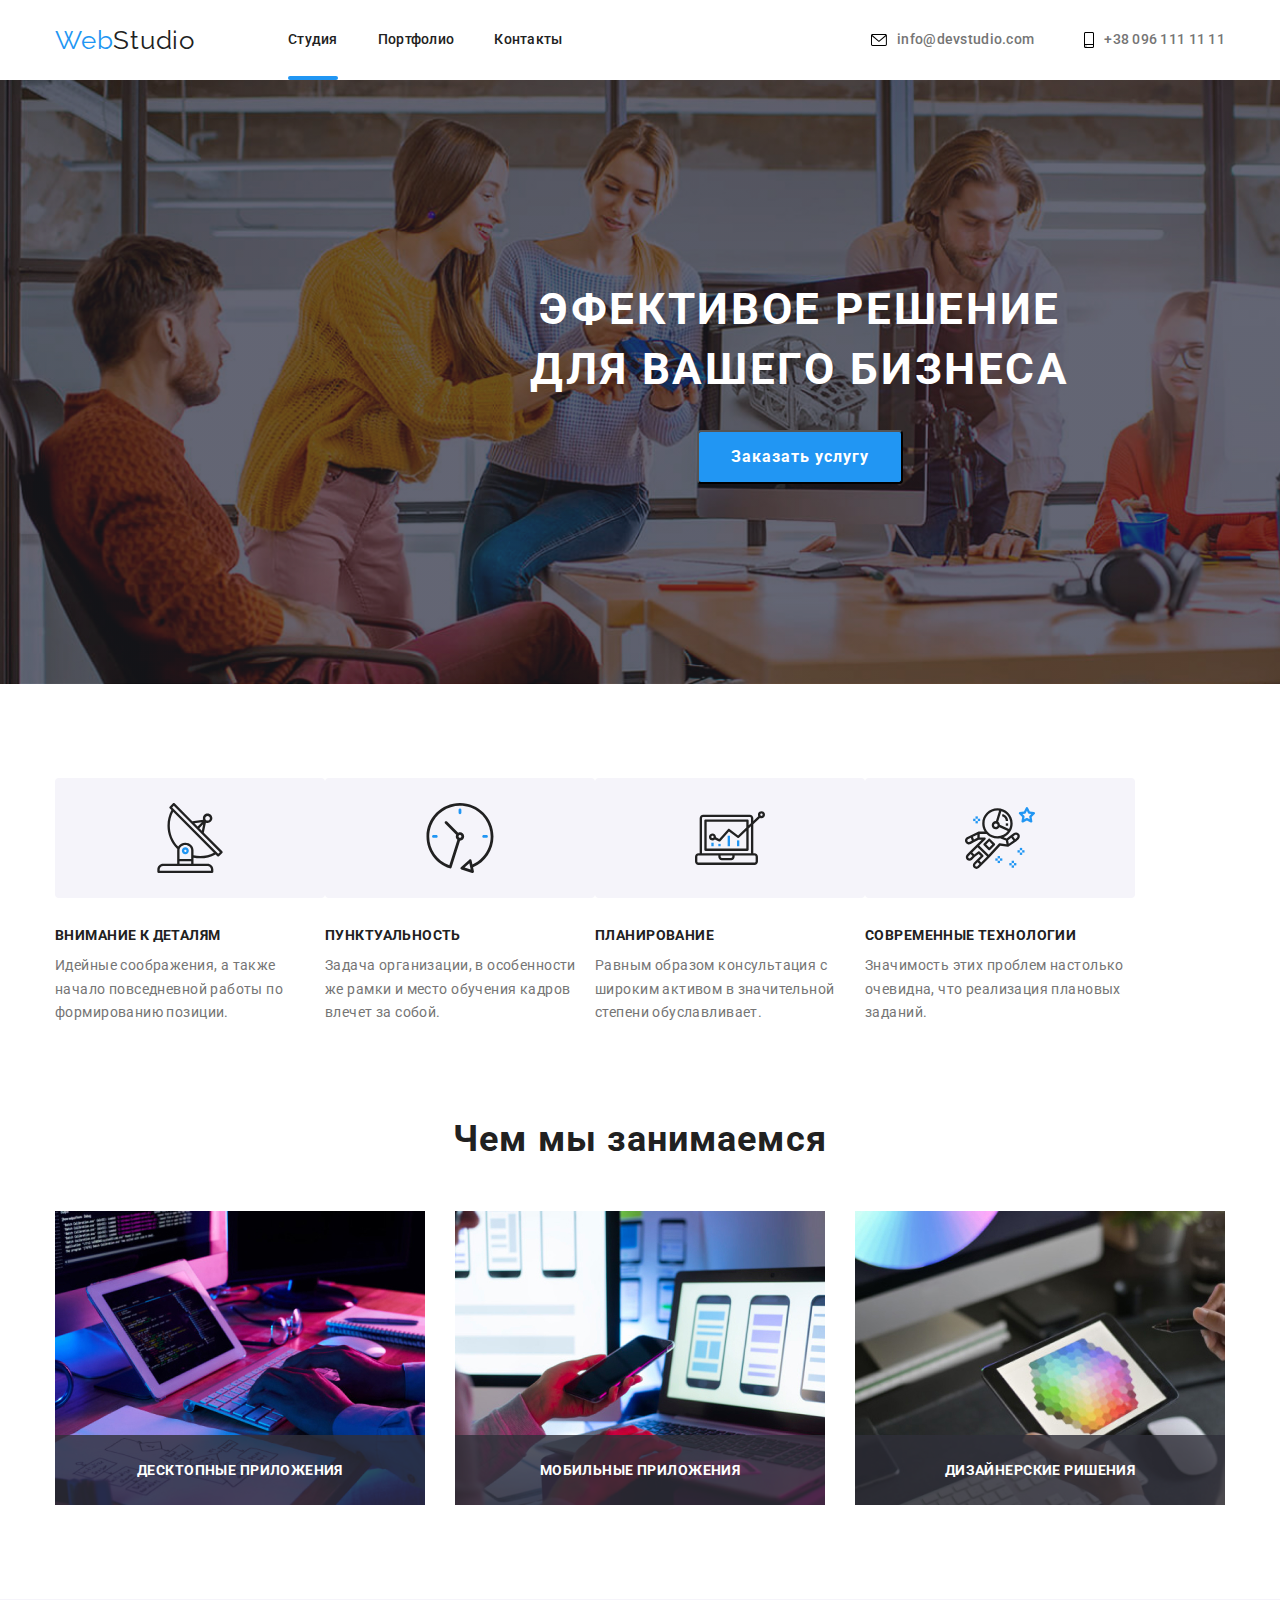
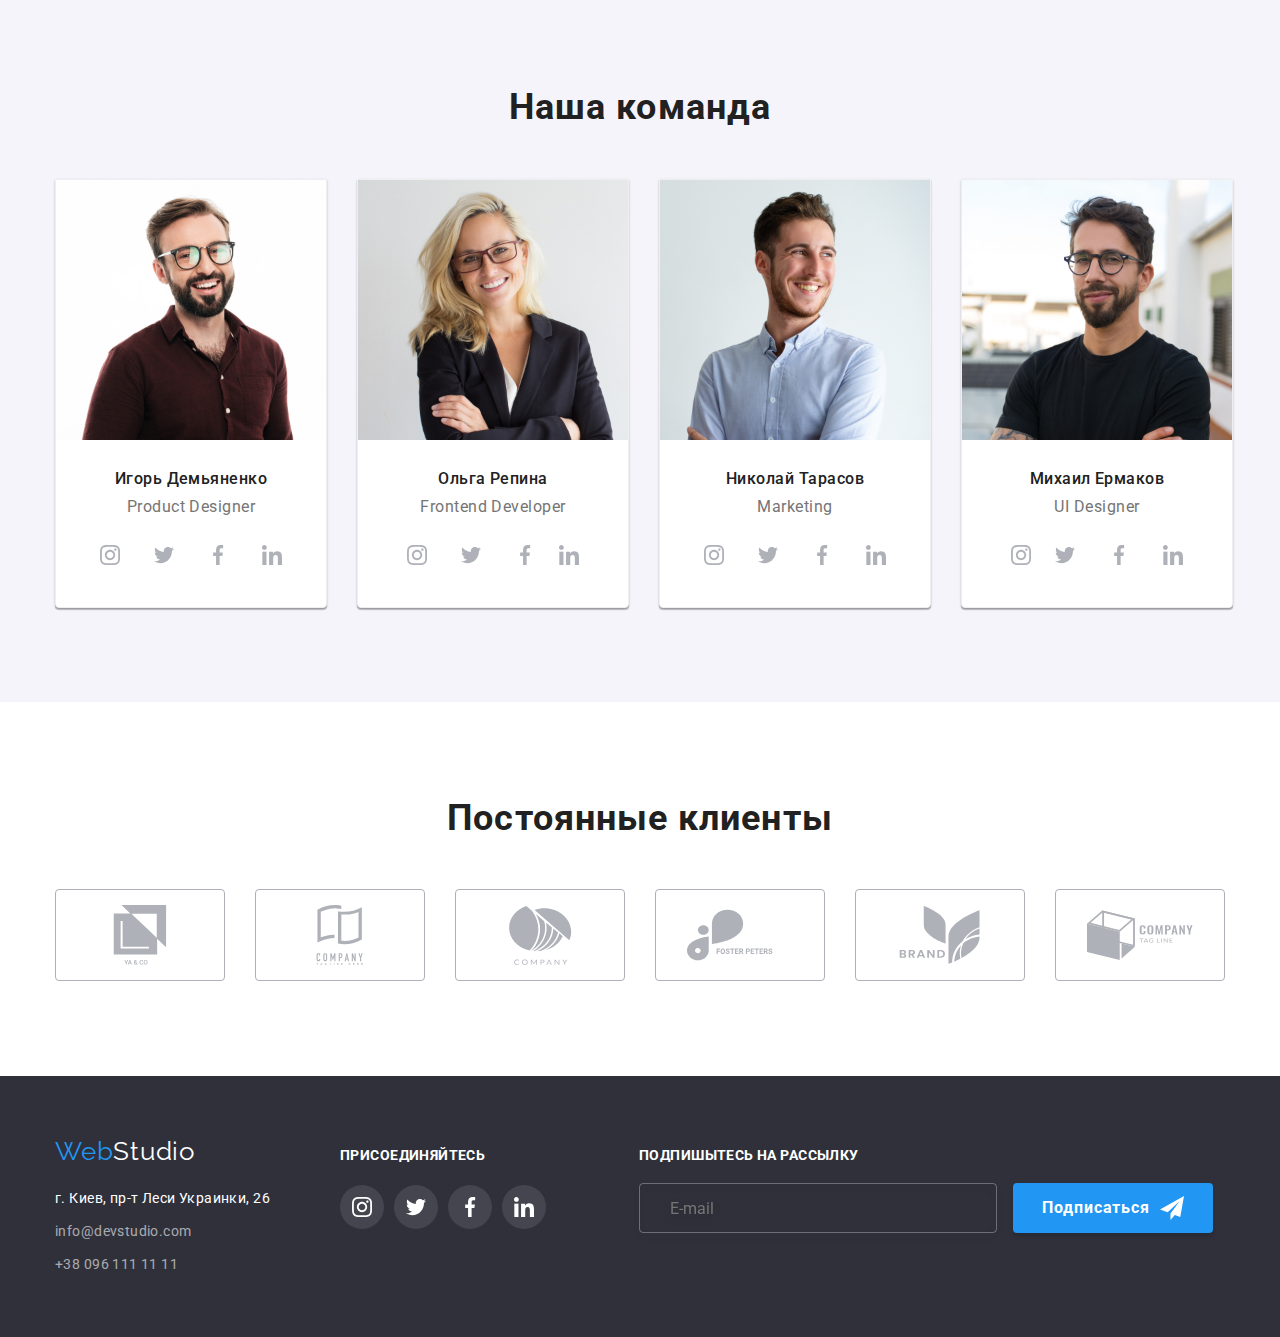
==== commit 4e9b11e5: "BEM" ====
--- a/index.html
+++ b/index.html
@@ -18,28 +18,28 @@
 <body>
     <header>
 
-        <div class="container header">
+        <div class="header container header">
             <a class="logo" href="./index.html"><span class="logo_web">Web</span>Studio</a>
 
             <nav>
-                <ul class="site-nav">
-                    <li class="site-nav-list"><a class="site-nav-link current" href="./index.html">Студия</a></li>
-                    <li class="site-nav-list"><a class="site-nav-link" href="./portfolio.html">Портфолио</a></li>
-                    <li class="site-nav-list"><a class="site-nav-link" href="https://www.google.com/webhp">Контакты</a></li>
+                <ul class="header-site-nav">
+                    <li class="header-site-nav-list"><a class="header-site-nav-link current" href="./index.html">Студия</a></li>
+                    <li class="header-site-nav-list"><a class="header-site-nav-link" href="./portfolio.html">Портфолио</a></li>
+                    <li class="header-site-nav-list"><a class="header-site-nav-link" href="https://www.google.com/webhp">Контакты</a></li>
                 </ul>
             </nav>
-            <ul class="auth-nav">
-                <li class="auth-nav-list ">
-
-                    <a class="auth-nav-contact mail" href="mailto:info@devstudio.com">
-                        <svg class="auth-nav-icon email">
+            <ul class="header-auth-nav">
+                <li class="header-auth-nav-list ">
+
+                    <a class="header-auth-nav-contact mail" href="mailto:info@devstudio.com">
+                        <svg class="header-auth-nav-icon header-auth-nav-email">
                             <use href="./svg/symbol-defs.svg#icon-mail"></use>
                         </svg> info@devstudio.com</a>
                 </li>
-                <li class="auth-nav-list">
-
-                    <a class="auth-nav-contact" href="tel:+380961111111">
-                        <svg class="auth-nav-icon tell">
+                <li class="header-auth-nav-list">
+
+                    <a class="header-auth-nav-contact" href="tel:+380961111111">
+                        <svg class="header-auth-nav-icon header-auth-nav-tell">
                             <use href="./svg/symbol-defs.svg#icon-smartphone"></use>
                         </svg>+38 096 111 11 11</a>
                 </li>
@@ -71,7 +71,7 @@
 
                     <li class="feature-list-item">
                         <div class="feature-bg">
-                            <svg class="icon">
+                            <svg class="feature-icon">
                                 <use href="./svg/symbol-defs.svg#icon-clock"></use>
                             </svg>
                         </div>
--- a/css/main.css
+++ b/css/main.css
@@ -320,18 +320,18 @@
   align-items: center;
 }
 
-.site-nav {
+.header-site-nav {
   padding: 0;
   margin: 0;
   display: flex;
   margin-left: 93px;
 }
 
-.site-nav .site-nav-list + .site-nav-list {
+.header-site-nav .header-site-nav-list + .header-site-nav-list {
   margin-left: 40px;
 }
 
-.site-nav-link {
+.header-site-nav-link {
   display: block;
   padding-top: 32px;
   padding-bottom: 32px;
@@ -344,11 +344,11 @@
   transition: color 250ms;
 }
 
-.site-nav-link:focus, .site-nav-link:hover {
+.header-site-nav-link:focus, .header-site-nav-link:hover {
   color: var(--accent-color);
 }
 
-.site-nav .site-nav-link.current {
+.vsite-nav .header-site-nav-link.current {
   color: var(--accent-color);
 }
 
@@ -364,17 +364,17 @@
   width: 100%;
 }
 
-.auth-nav {
+.header-auth-nav {
   margin-left: auto;
   padding: 0;
   display: flex;
 }
 
-.auth-nav .auth-nav-list:not(:first-child) {
+.header-auth-nav .header-auth-nav-list:not(:first-child) {
   margin-left: 50px;
 }
 
-.auth-nav .auth-nav-contact {
+.header-auth-nav .header-auth-nav-contact {
   color: var(--primeri-text-color);
   font-size: 14px;
   line-height: 1.14;
@@ -385,26 +385,26 @@
   transition: color 250ms;
 }
 
-.auth-nav .auth-nav-contact:hover, .auth-nav .auth-nav-contact:focus {
+.header-auth-nav .header-auth-nav-contact:hover, .header-auth-nav .header-auth-nav-contact:focus {
   color: var(--accent-color);
 }
 
-.auth-nav-icon {
+.header-auth-nav-icon {
   transition: fill 250ms;
 }
 
-.auth-nav .auth-nav-contact:hover .auth-nav-icon,
-.auth-nav .auth-nav-contact:focus .auth-nav-icon {
+.header-auth-nav .header-auth-nav-contact:hover .header-auth-nav-icon,
+.header-auth-nav .header-auth-nav-contact:focus .header-auth-nav-icon {
   fill: var(--accent-color);
 }
 
-.auth-nav .email {
+.header-auth-nav .header-auth-nav-email {
   width: 16px;
   height: 12px;
   margin-right: 10px;
 }
 
-.auth-nav .tell {
+.header-auth-nav .header-auth-nav-tell {
   width: 10px;
   height: 16px;
   margin-right: 10px;
